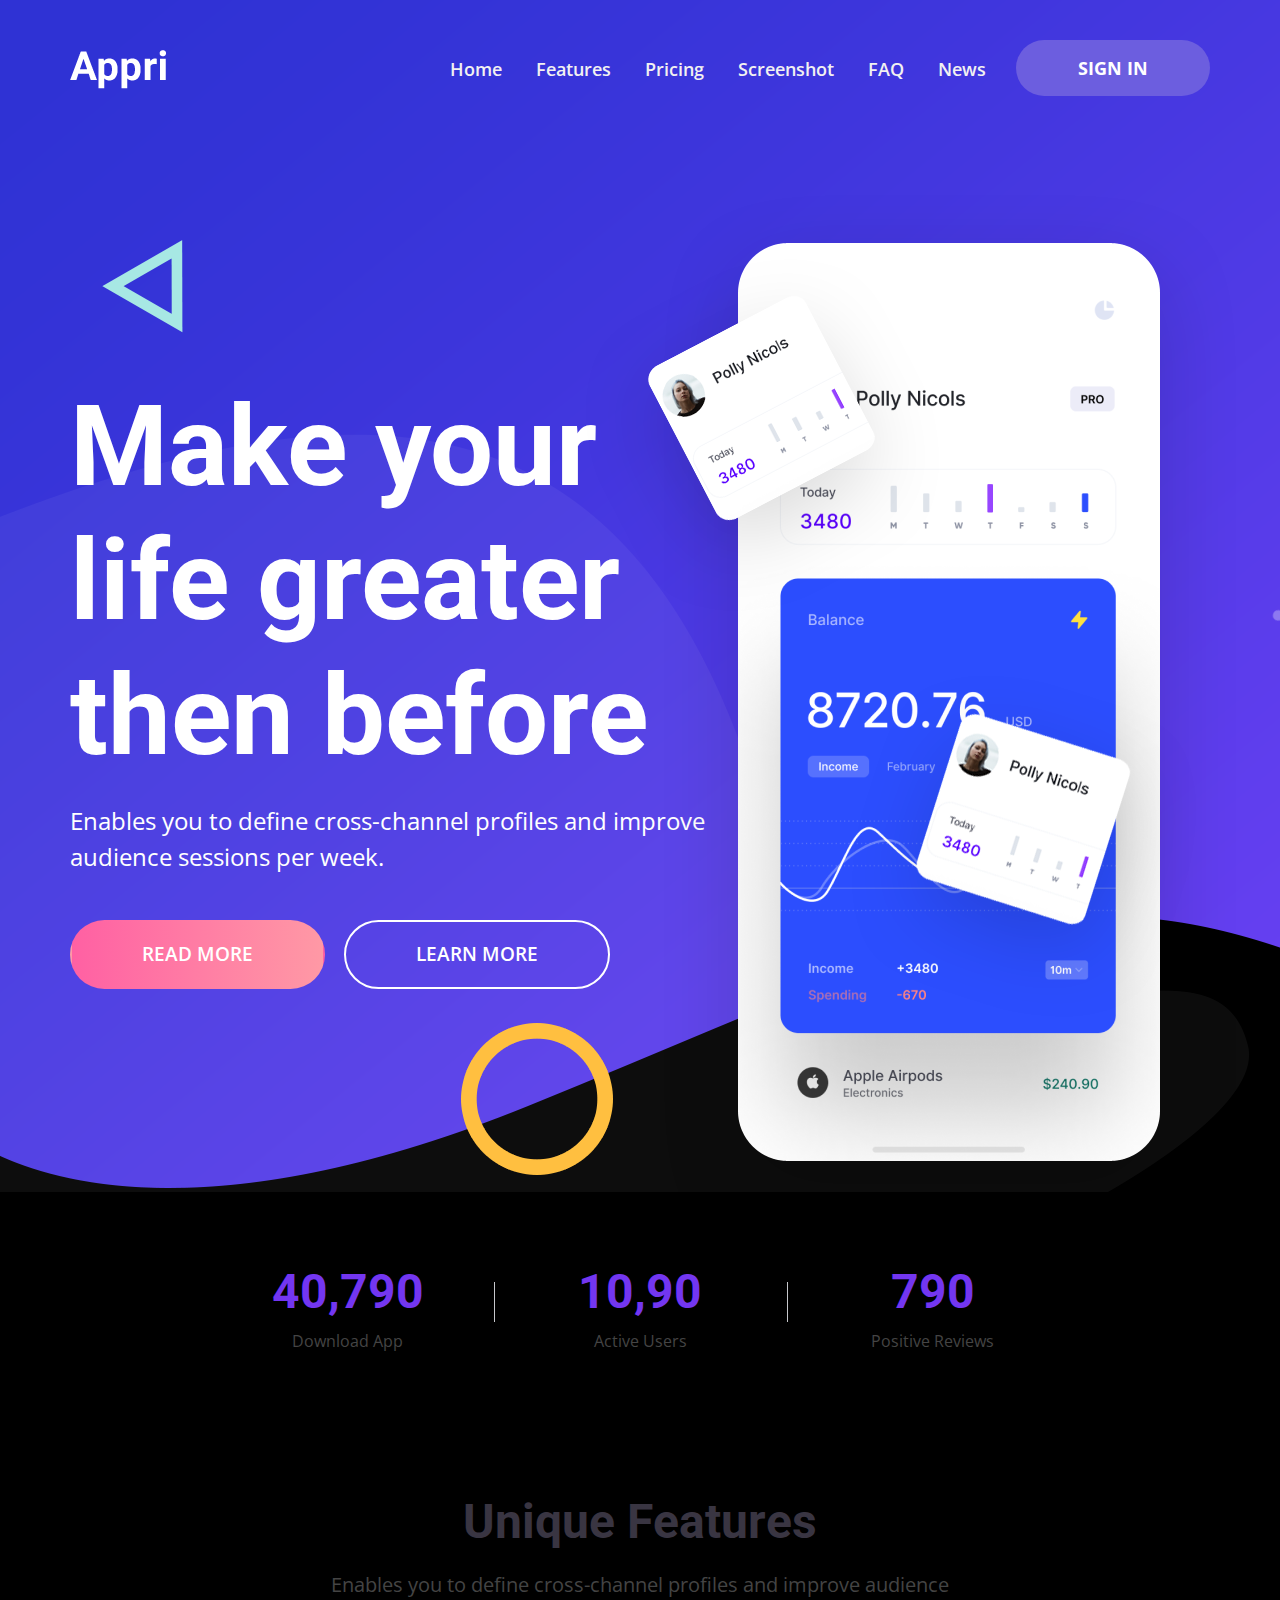
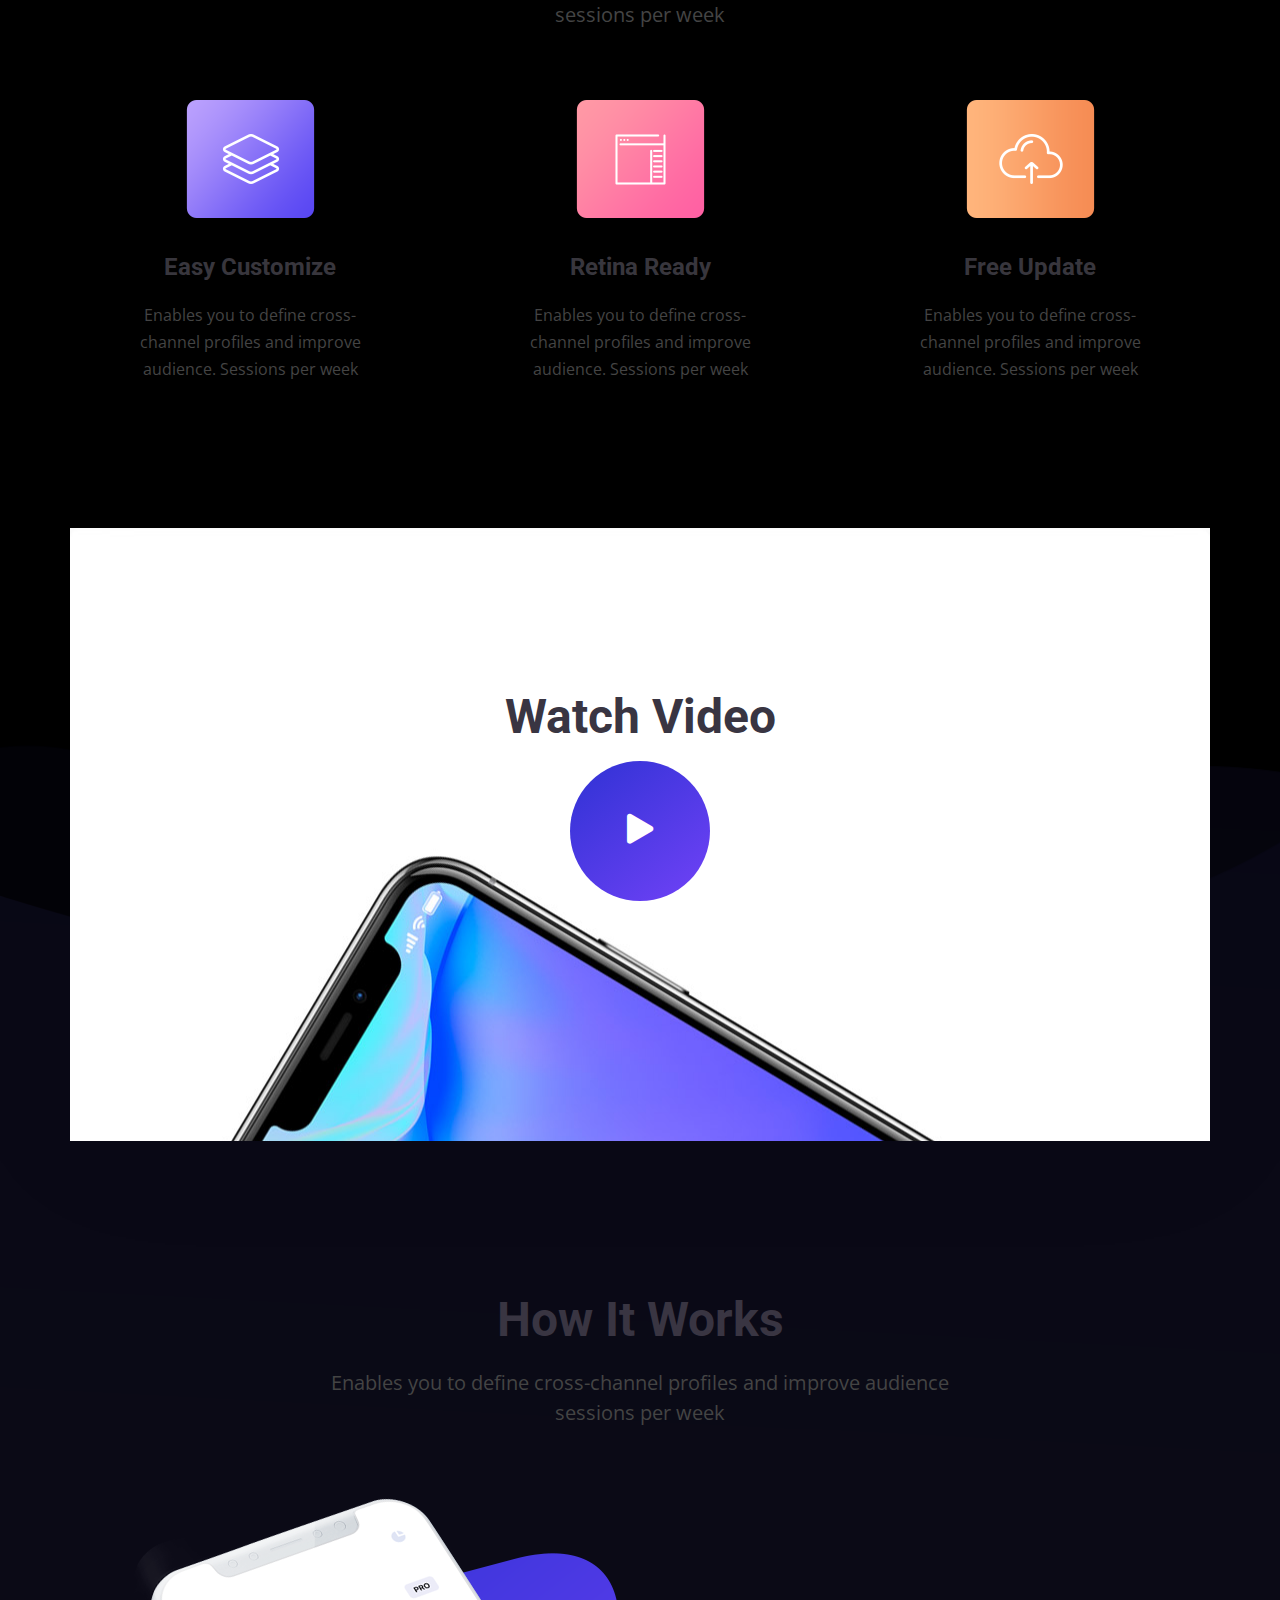
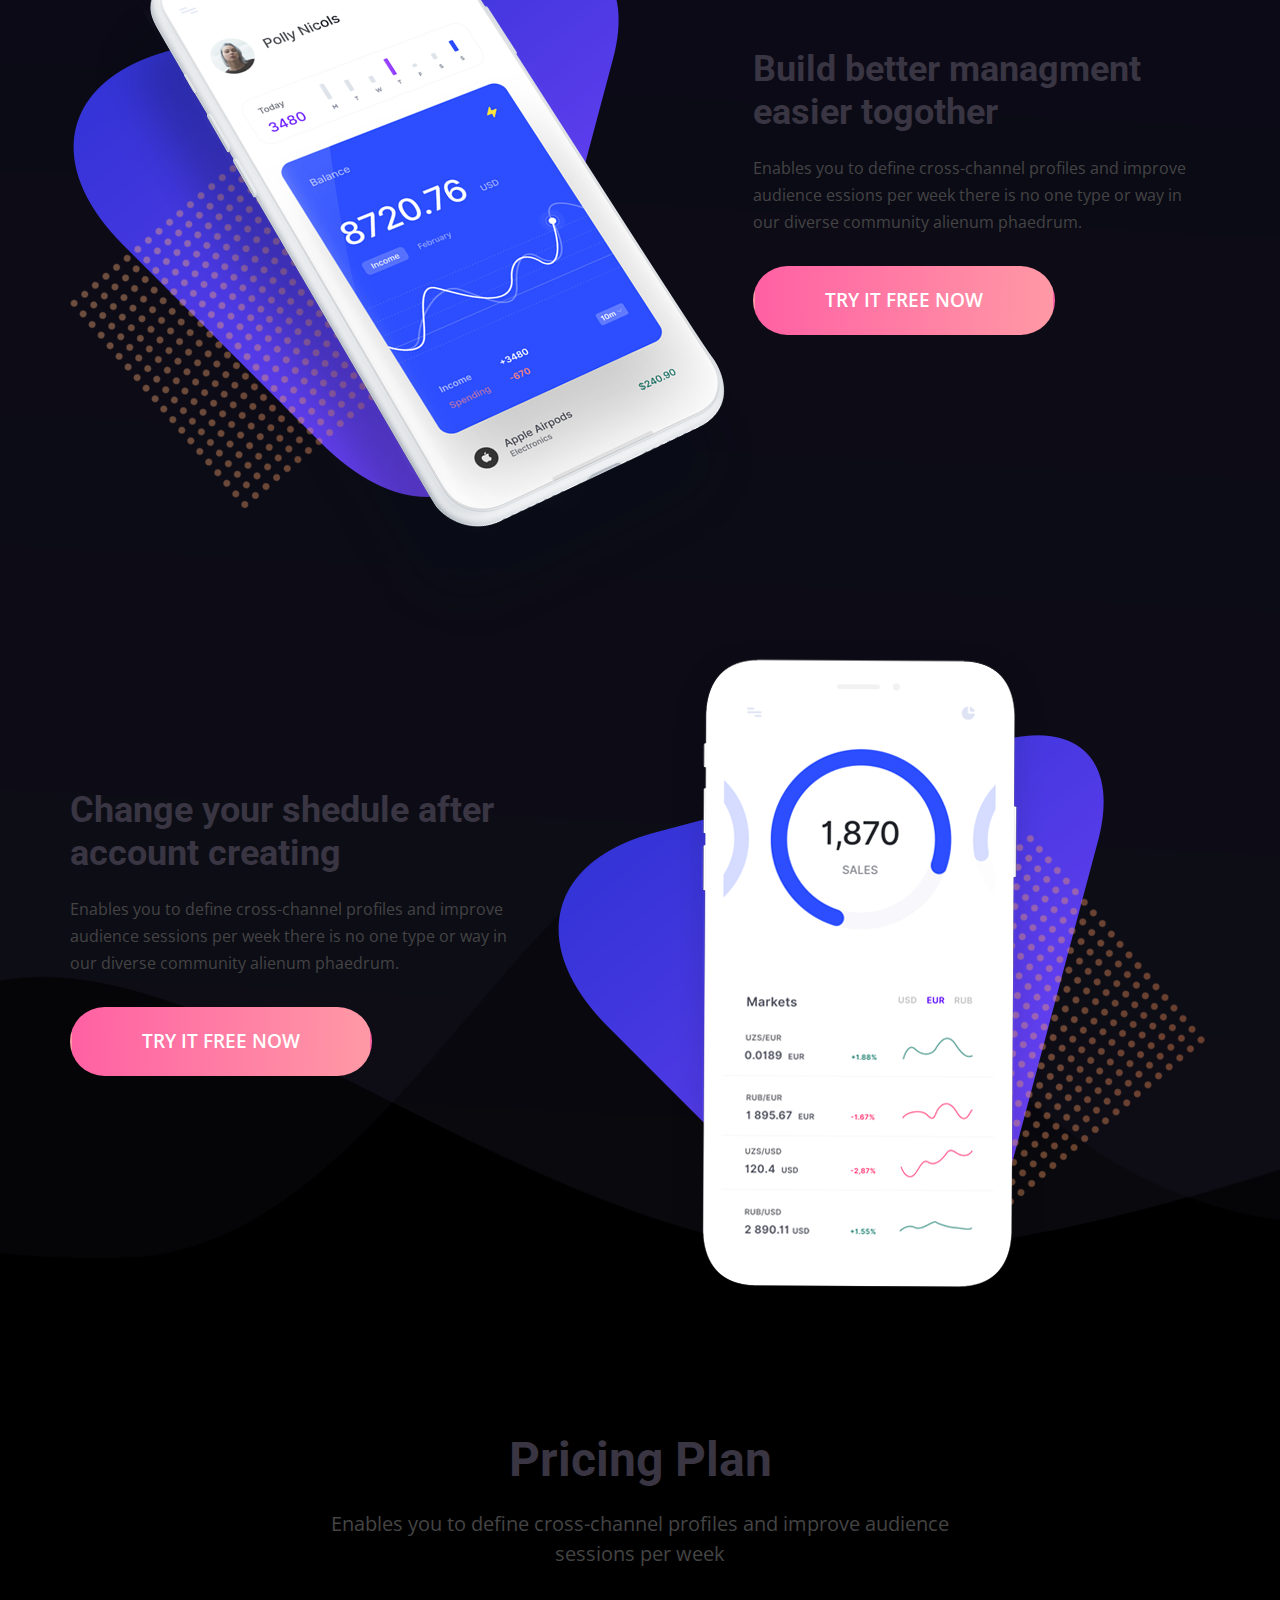
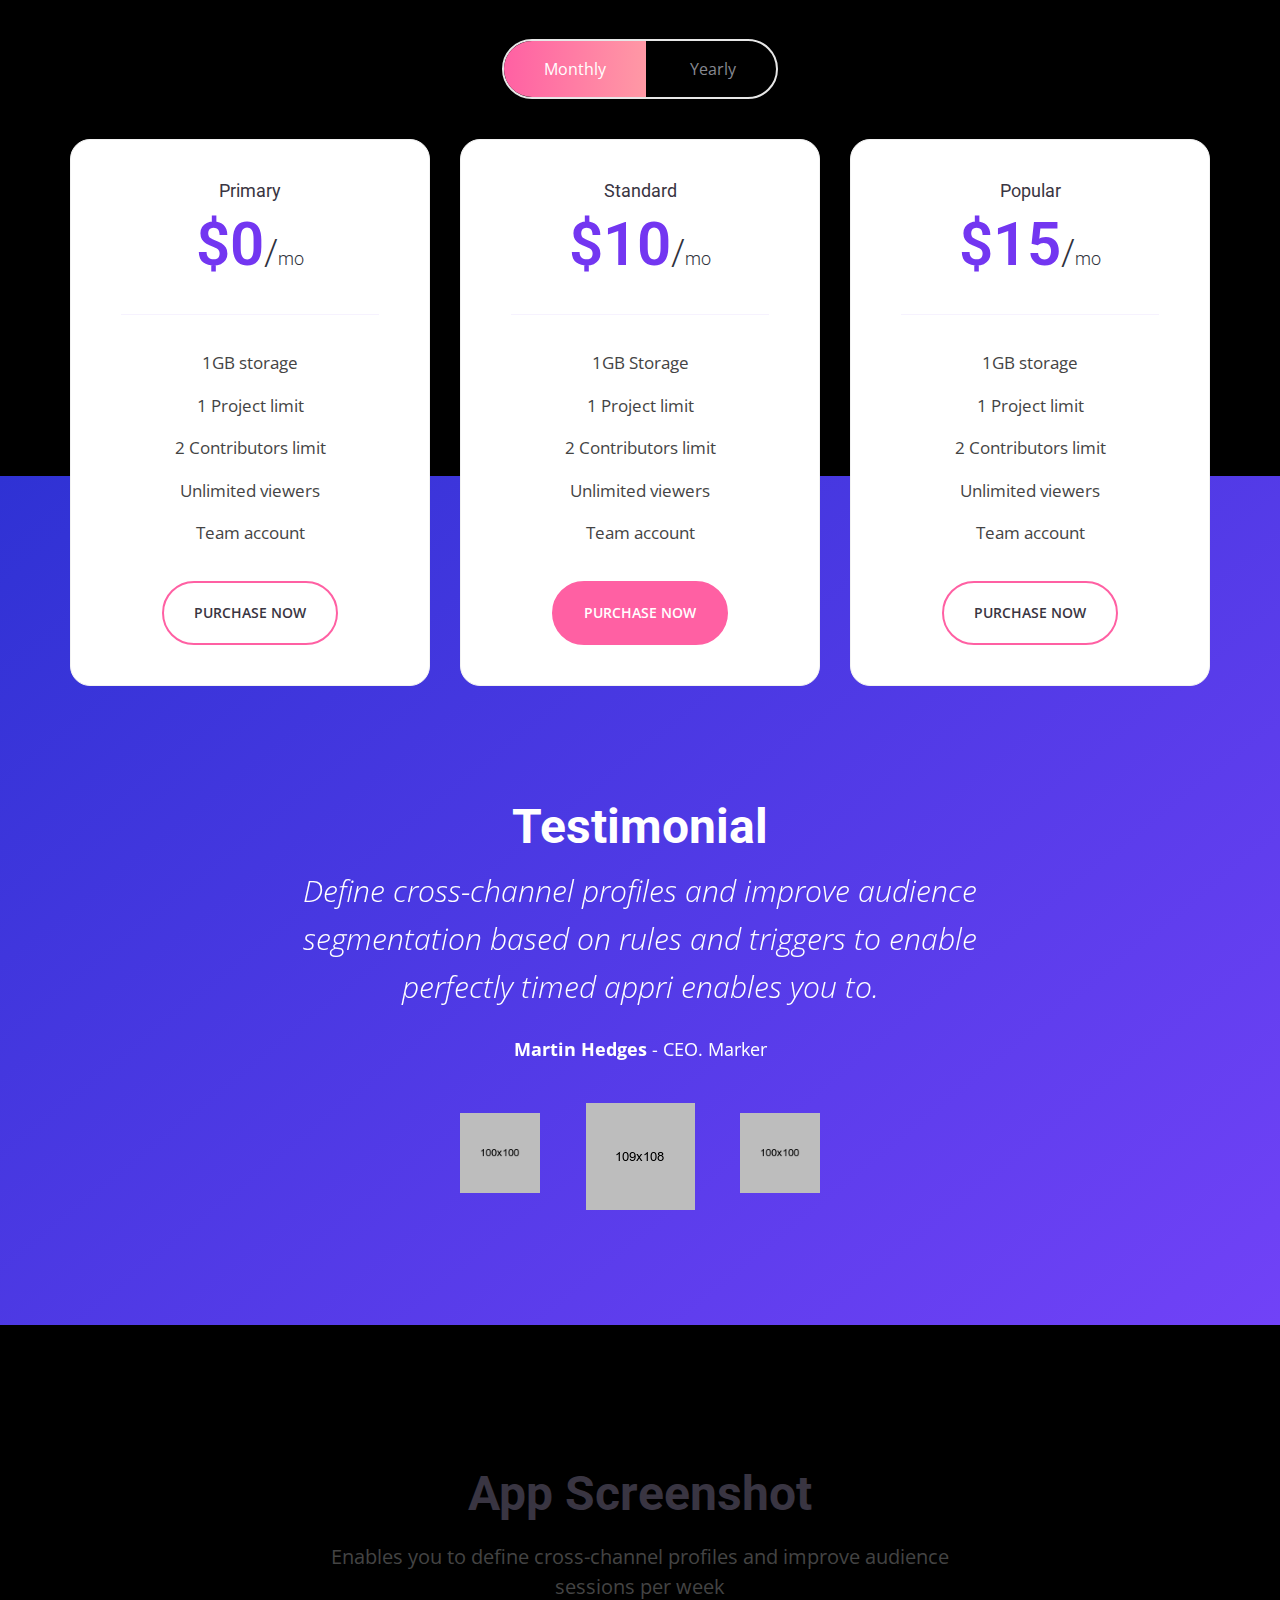
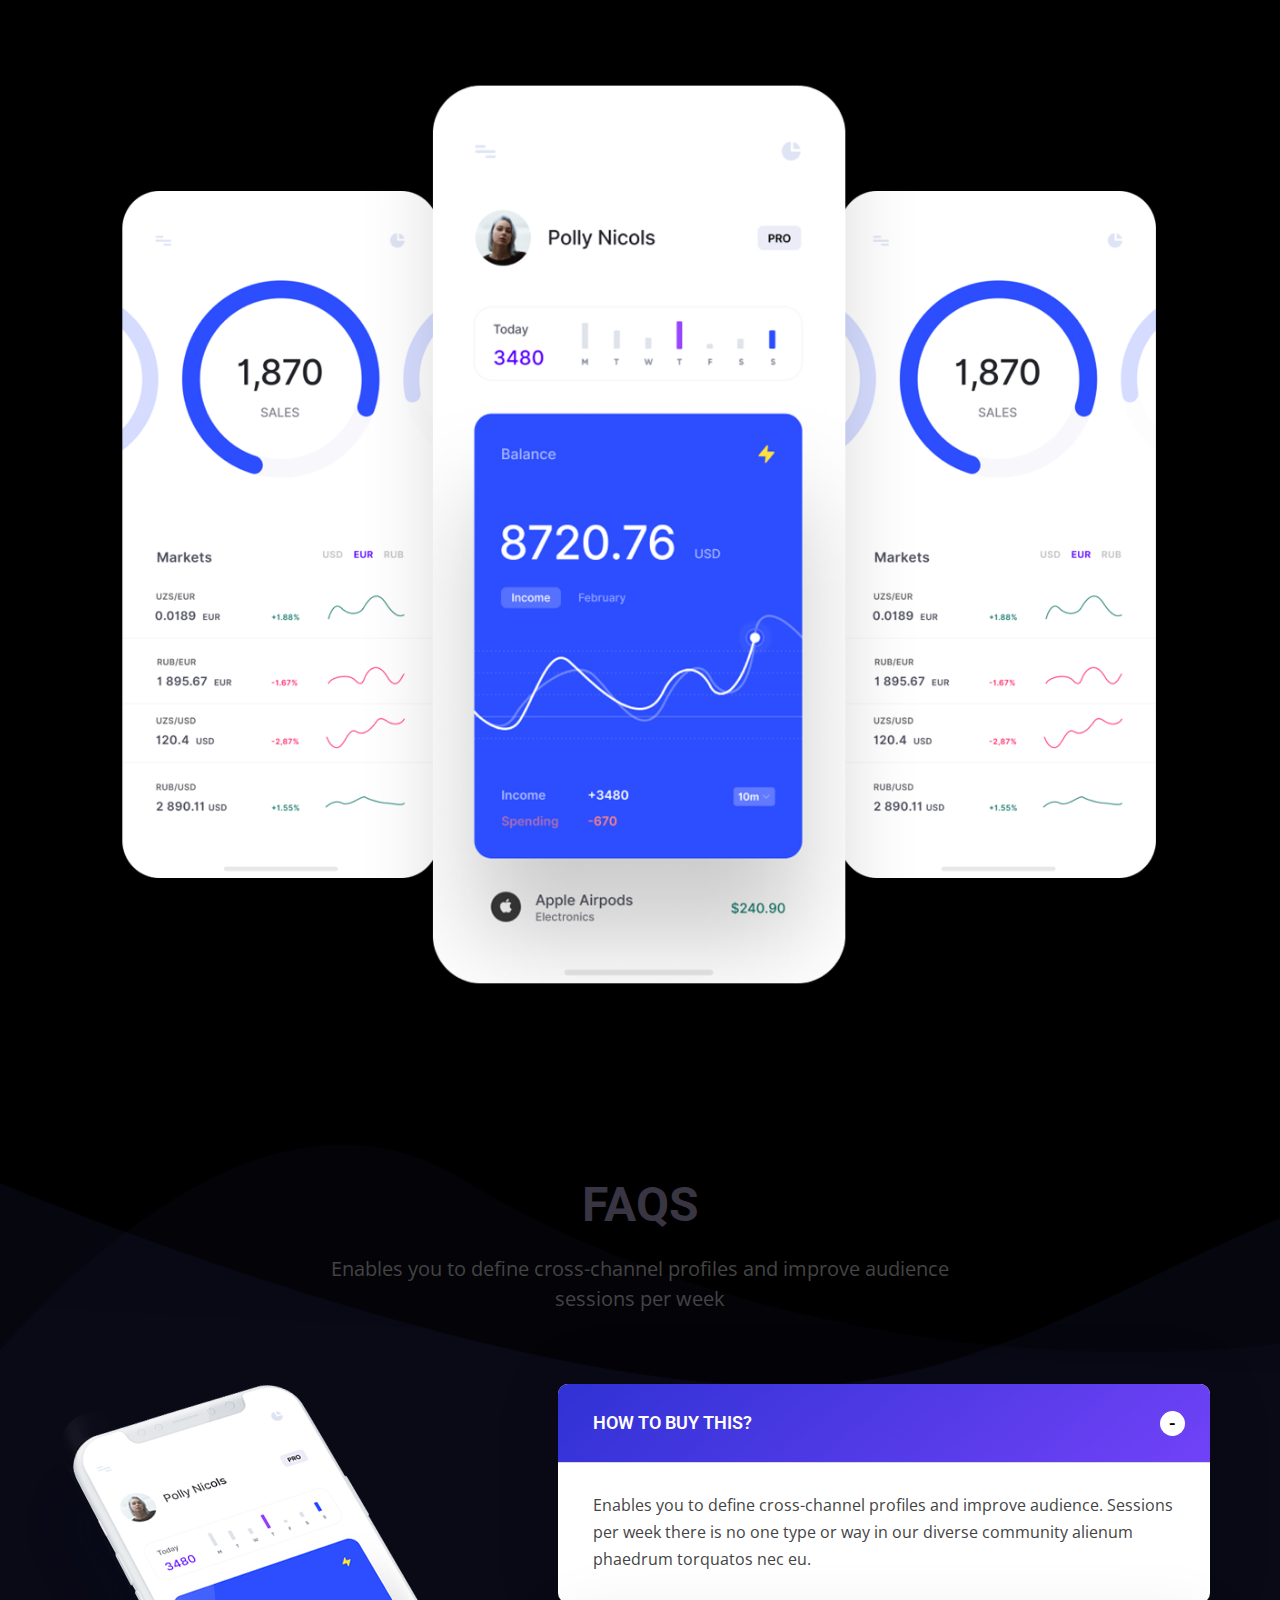
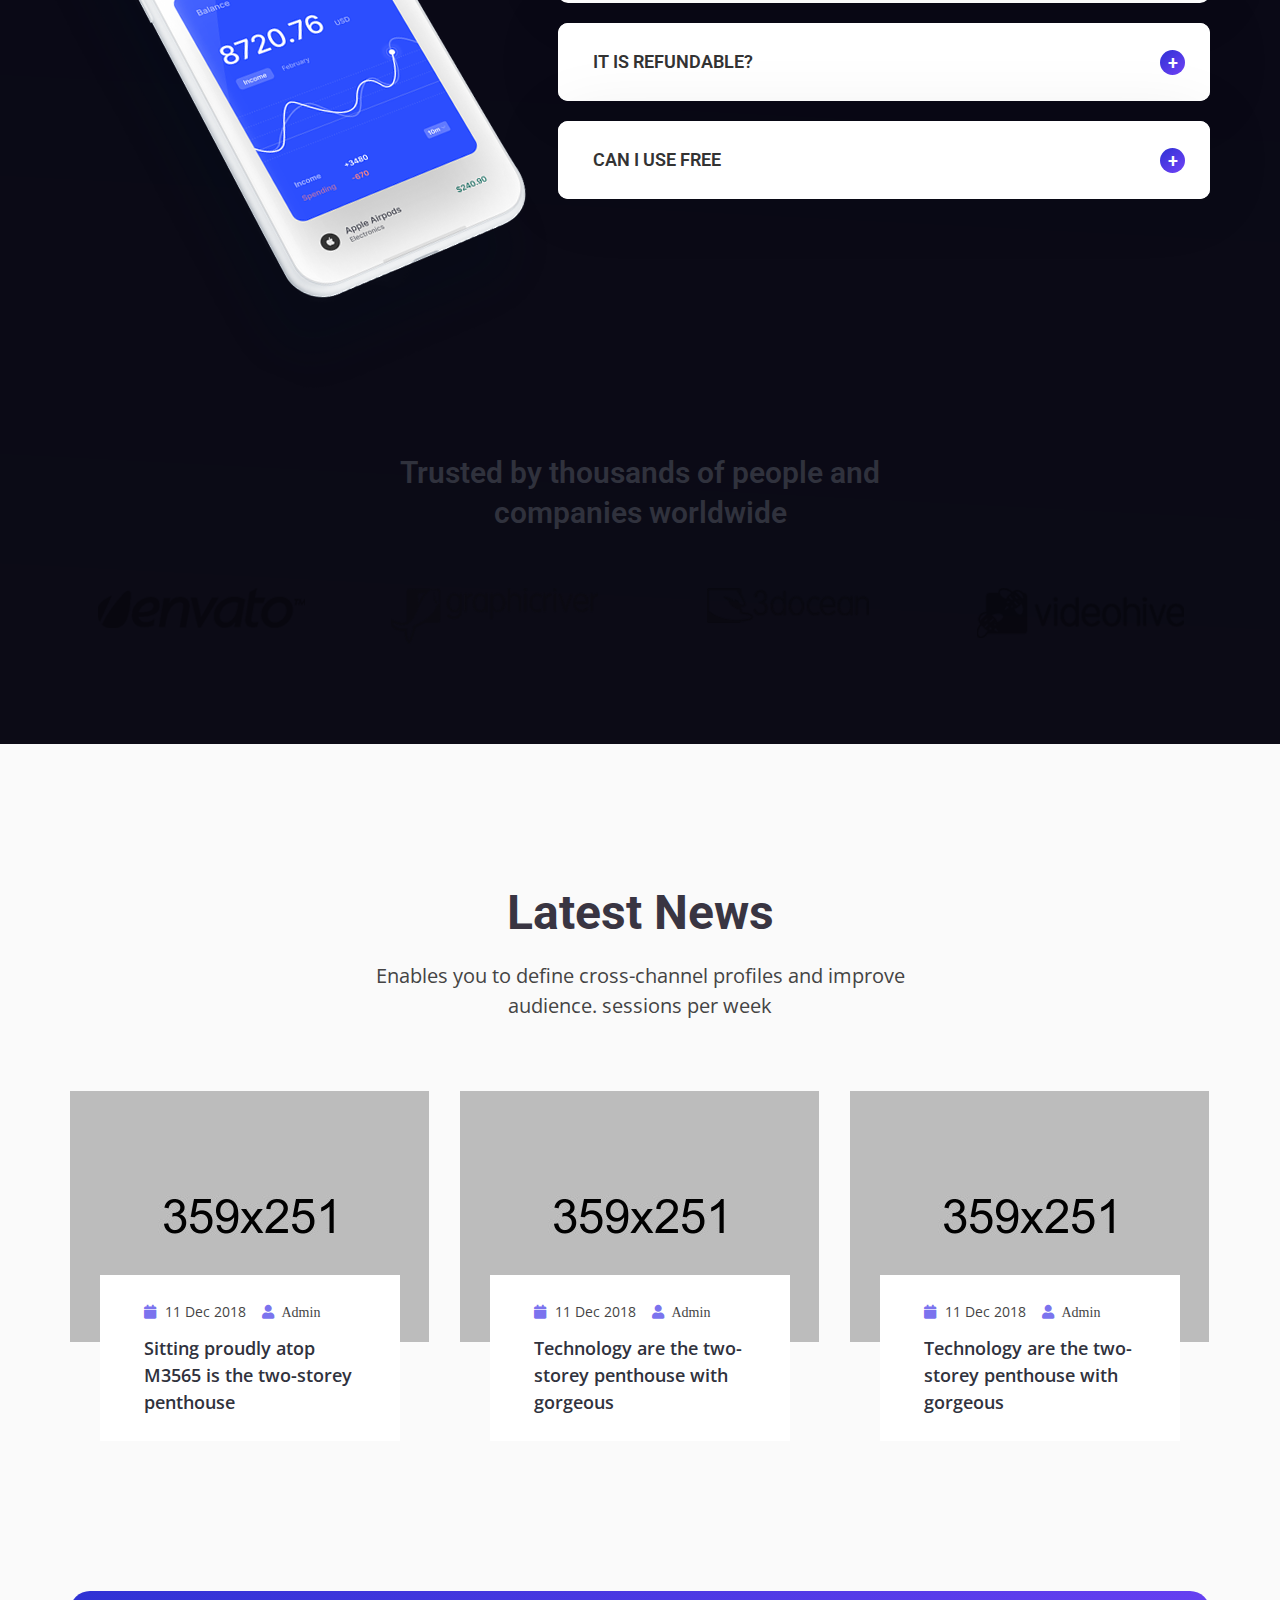
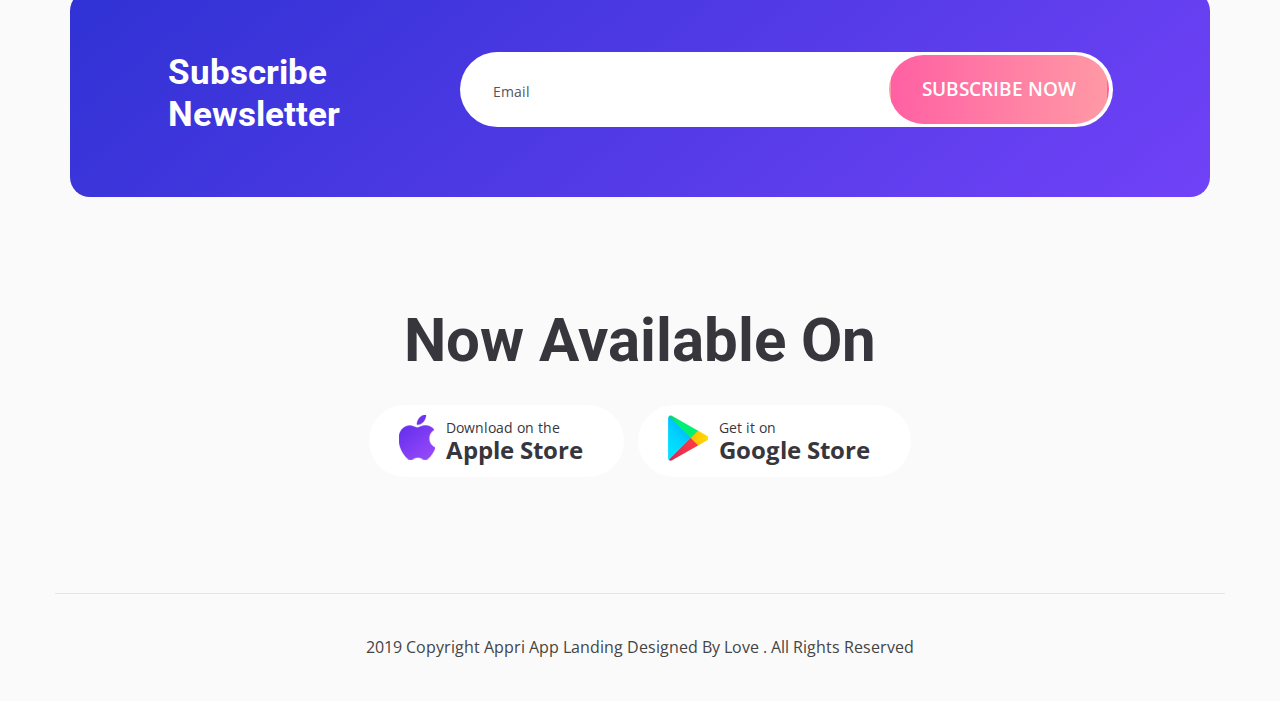
==== index.html @ e59c8a9f "added" ====
<!doctype html>
<html lang="en">

<head>
    <!-- Required meta tags -->
    <meta charset="utf-8">
    <meta name="viewport" content="width=device-width, initial-scale=1, shrink-to-fit=no">

    <link rel="stylesheet" href="css/bootstrap.min.css">
    <link rel="stylesheet" href="css/fontawesome.min.css">
    <link rel="stylesheet" href="css/magnific-popup.css">
    <link rel="stylesheet" href="css/meanmenu.css">
    <link rel="stylesheet" href="css/slick.css">
    <link rel="stylesheet" href="css/default.css">
    <link rel="stylesheet" href="css/main.css">
    <link rel="stylesheet" href="css/responsive.css">

    <title>Appri - App Landing HTML5 Template</title>
</head>

<body>


    <!-- header start -->
    <header>
        <div id="header-sticky" class="header-area transparent-header pt-40 pb-40">
            <div class="container">
                <div class="row">
                    <div class="col-xl-2 col-lg-1 d-flex align-items-center">
                        <div class="logo">
                            <a href="index.html"> <img src="img/logo/logo.png" alt=""> </a>
                        </div>
                    </div>
                    <div class="col-xl-10 col-lg-11">
                        <div class="header-btn pl-15 f-right d-none d-lg-block">
                            <a href="#" class="btn">Sign In</a>
                        </div>
                        <div class="main-menu f-right">
                            <nav id="mobile-menu">
                                <ul>
                                    <li><a href="#home">Home</a></li>
                                    <li><a href="#features">Features</a></li>
                                    <li><a href="#pricing">Pricing</a></li>
                                    <li><a href="#screenshot">Screenshot</a></li>
                                    <li><a href="#faq">FAQ</a></li>
                                    <li><a href="#blog">News</a></li>
                                </ul>
                            </nav>
                        </div>
                        <div class="mobile-menu"></div>
                    </div>
                </div>
            </div>
        </div>
    </header>
    <!-- header end -->
    <main>
        <!-- slider-area start -->
        <section id="home" class="slider-area slider-height position-relative" data-background="img/slider/slide1.png">
            <div class="shpae-wrapper d-none d-md-block">
                <img class="shape shape-01 rotateme" src="img/shape/slide-shape-01.png" alt="">
                <img class="shape shape-one shape-02 heartbeat" src="img/shape/slide-shape-02.png" alt="">
            </div>
            <div class="container">
                <div class="row">
                    <div class="col-xl-7 col-lg-9">
                        <div class="slider-text slider-content-space">
                            <h2 class="wow slideInLeft" data-wow-duration="2s" data-wow-delay="5s">Make your life
                                greater then before</h2>
                            <p>Enables you to define cross-channel profiles and improve audience sessions per week.</p>
                            <div class="slider-btn">
                                <a class="btn" href="#">Read More</a>
                                <a class="btn btn-border" href="#">LEARN More</a>
                            </div>
                        </div>
                    </div>
                    <div class="col-xl-5  d-none d-xl-block">
                        <div class="slider-img position-relative ">
                            <img src="img/slider/app.png" alt="">
                            <img class="app-shape" src="img/slider/app-m-01.png" alt="">
                            <img class="app-shape-02" src="img/slider/app-m-02.png" alt="">
                        </div>
                    </div>
                </div>
            </div>
        </section>
        <!-- slider-area end -->
        <section class="fact-area">
            <div class="container">
                <div class="row">
                    <div class="col-xl-8 col-lg-12 offset-xl-2">
                        <div class="row fact-parent justify-content-between">
                            <div class="col-xl-3 col-lg-4 col-md-4 col-sm-6">
                                <div class="single-fact text-center">
                                    <h2 class="counter">40,790</h2>
                                    <span>Download App</span>
                                </div>
                            </div>
                            <div class="col-xl-3 col-lg-4 col-md-4 col-sm-6">
                                <div class="single-fact text-center">
                                    <h2 class="counter">10,90</h2>
                                    <span>Active Users</span>
                                </div>
                            </div>
                            <div class="col-xl-3 col-lg-4 col-md-4 col-sm-6">
                                <div class="single-fact text-center">
                                    <h2 class="counter">790</h2>
                                    <span>Positive Reviews</span>
                                </div>
                            </div>
                        </div>
                    </div>
                </div>
            </div>
        </section>
        <!-- fact-area -->
        <section id="features" class="features-area pt-140 pb-265">
            <div class="container">
                <div class="row">
                    <div class="col-xl-8 col-lg-8 offset-lg-2 offset-xl-2">
                        <div class="section-title text-center mb-70">
                            <h2>Unique Features</h2>
                            <p>Enables you to define cross-channel profiles and improve
                                audience sessions per week</p>
                        </div>
                    </div>
                </div>
                <div class="row">
                    <div class="col-xl-4 col-lg-4 col-md-4">
                        <div class="single-features text-center mb-30">
                            <div class="features-icon mb-35">
                                <img src="img/icon/f-icon.png" alt="">
                            </div>
                            <div class="feature-text">
                                <h3>Easy Customize</h3>
                                <p>Enables you to define cross-channel profiles and improve audience. Sessions per week
                                </p>
                            </div>
                        </div>
                    </div>
                    <div class="col-xl-4 col-lg-4 col-md-4">
                        <div class="single-features text-center mb-30">
                            <div class="features-icon mb-35">
                                <img src="img/icon/f-icon1.png" alt="">
                            </div>
                            <div class="feature-text">
                                <h3>Retina Ready</h3>
                                <p>Enables you to define cross-channel profiles and improve audience. Sessions per week
                                </p>
                            </div>
                        </div>
                    </div>
                    <div class="col-xl-4 col-lg-4 col-md-4">
                        <div class="single-features text-center mb-30">
                            <div class="features-icon mb-35">
                                <img src="img/icon/f-icon2.png" alt="">
                            </div>
                            <div class="feature-text">
                                <h3>Free Update</h3>
                                <p>Enables you to define cross-channel profiles and improve audience. Sessions per week
                                </p>
                            </div>
                        </div>
                    </div>
                </div>
            </div>
        </section>
        <!-- features-area -->
        <section id="work" class="how-works-area pt-150" data-background="img/bg/shape-bg.png">
            <section class="video-area pb-150">
                <div class="container">
                    <div class="video-wrapper text-center" data-background="img/bg/video.jpg">
                        <h3>Watch Video</h3>
                        <a class="popup-video" href="https://www.youtube.com/watch?v=snvzakfcTmY"><i
                                class="fa fa-play"></i></a>
                    </div>
                </div>
            </section>
            <div class="container">
                <div class="row">
                    <div class="col-xl-8 col-lg-8 offset-xl-2 offset-lg-2">
                        <div class="section-title text-center mb-70">
                            <h2>How It Works</h2>
                            <p>Enables you to define cross-channel profiles and improve audience sessions per week</p>
                        </div>
                    </div>
                </div>
                <div class="row">
                    <div class="col-xl-7 col-lg-6">
                        <div class="how-work-img">
                            <img src="img/bg/h-app-left.png" alt="">
                        </div>
                    </div>
                    <div class="col-xl-5 col-lg-6">
                        <div class="how-work-text pt-150 mb-30">
                            <h3>Build better managment
                                easier togother</h3>
                            <p>Enables you to define cross-channel profiles and improve audience essions per week
                                there is no one type or way in our
                                diverse community alienum phaedrum.</p>
                            <a href="#" class="btn">Try it Free Now</a>
                        </div>
                    </div>
                </div>
                <div class="row">
                    <div class="col-xl-5 col-lg-6">
                        <div class="how-work-text pt-150 padding-how mb-30">
                            <h3>Change your shedule after account creating</h3>
                            <p>Enables you to define cross-channel profiles and improve audience sessions per week
                                there is no one type or way in our diverse community alienum phaedrum.</p>
                            <a href="#" class="btn">Try it Free Now</a>
                        </div>
                    </div>
                    <div class="col-xl-7 col-lg-6">
                        <div class="how-work-img">
                            <img src="img/bg/h-app-right.png" alt="">
                        </div>
                    </div>
                </div>
            </div>
        </section>
        <!-- price area start -->
        <section id="pricing" class="pricing-area">
            <div class="container">
                <div class="row">
                    <div class="col-xl-8 col-lg-8 offset-lg-2 offset-xl-2">
                        <div class="section-title text-center mb-70">
                            <h2>Pricing Plan</h2>
                            <p>Enables you to define cross-channel profiles and improve audience sessions per week</p>
                        </div>
                    </div>
                </div>
                <div class="price-tab">
                    <div class="price-menu-box text-center">
                        <ul class="nav price-nav mb-40" id="myTab" role="tablist">
                            <li class="nav-item">
                                <a class="nav-link active" id="home-tab" data-toggle="tab" href="#home1" role="tab"
                                    aria-controls="home" aria-selected="true">Monthly</a>
                            </li>
                            <li class="nav-item">
                                <a class="nav-link" id="profile-tab" data-toggle="tab" href="#profile" role="tab"
                                    aria-controls="profile" aria-selected="false">Yearly</a>
                            </li>
                        </ul>
                    </div>

                    <div class="tab-content" id="myTabContent">
                        <div class="tab-pane fade show active" id="home1" role="tabpanel" aria-labelledby="home-tab">
                            <div class="row">
                                <div class="col-xl-4 col-lg-4">
                                    <div class="price-box text-center mb-30">
                                        <div class="price-header">
                                            <h4>Primary</h4>
                                            <h2>$0<span class="sep">/</span><span>mo</span></h2>
                                        </div>
                                        <div class="price-item-list">
                                            <ul>
                                                <li>1GB storage</li>
                                                <li>1 Project limit</li>
                                                <li>2 Contributors limit</li>
                                                <li>Unlimited viewers</li>
                                                <li>Team account</li>
                                            </ul>
                                        </div>
                                        <div class="price-link mt-35">
                                            <a class="btn btn-theme-border" href="#">Purchase Now</a>
                                        </div>
                                    </div>
                                </div>
                                <div class="col-xl-4 col-lg-4">
                                    <div class="price-box text-center mb-30">
                                        <div class="price-header">
                                            <h4>standard</h4>
                                            <h2>$10<span class="sep">/</span><span>mo</span></h2>
                                        </div>
                                        <div class="price-item-list">
                                            <ul>
                                                <li>1GB Storage</li>
                                                <li>1 Project limit</li>
                                                <li>2 Contributors limit</li>
                                                <li>Unlimited viewers</li>
                                                <li>Team account</li>
                                            </ul>
                                        </div>
                                        <div class="price-link active mt-35">
                                            <a class="btn btn-theme-border" href="#">Purchase Now</a>
                                        </div>
                                    </div>
                                </div>
                                <div class="col-xl-4 col-lg-4">
                                    <div class="price-box text-center mb-30">
                                        <div class="price-header">
                                            <h4>popular</h4>
                                            <h2>$15<span class="sep">/</span><span>mo</span></h2>
                                        </div>
                                        <div class="price-item-list">
                                            <ul>
                                                <li>1GB storage</li>
                                                <li>1 Project limit</li>
                                                <li>2 Contributors limit</li>
                                                <li>Unlimited viewers</li>
                                                <li>Team account</li>
                                            </ul>
                                        </div>
                                        <div class="price-link mt-35">
                                            <a class="btn btn-theme-border" href="#">Purchase Now</a>
                                        </div>
                                    </div>
                                </div>
                            </div>
                        </div>
                        <div class="tab-pane fade" id="profile" role="tabpanel" aria-labelledby="profile-tab">
                            <div class="row">
                                <div class="col-xl-4 col-lg-4">
                                    <div class="price-box text-center mb-30">
                                        <div class="price-header">
                                            <h4>Primary</h4>
                                            <h2>$20<span class="sep">/</span><span>mo</span></h2>
                                        </div>
                                        <div class="price-item-list">
                                            <ul>
                                                <li>1GB Storage</li>
                                                <li>1 Project limit</li>
                                                <li>2 Contributors limit</li>
                                                <li>Unlimited viewers</li>
                                                <li>Team account</li>
                                            </ul>
                                        </div>
                                        <div class="price-link mt-35">
                                            <a class="btn btn-theme-border" href="#">Purchase Now</a>
                                        </div>
                                    </div>
                                </div>
                                <div class="col-xl-4 col-lg-4">
                                    <div class="price-box text-center mb-30">
                                        <div class="price-header">
                                            <h4>standard</h4>
                                            <h2>$45<span class="sep">/</span><span>mo</span></h2>
                                        </div>
                                        <div class="price-item-list">
                                            <ul>
                                                <li>1GB storage</li>
                                                <li>1 Project limit</li>
                                                <li>2 Contributors limit</li>
                                                <li>Unlimited viewers</li>
                                                <li>Team account</li>
                                            </ul>
                                        </div>
                                        <div class="price-link mt-35">
                                            <a class="btn btn-theme-border" href="#">Purchase Now</a>
                                        </div>
                                    </div>
                                </div>
                                <div class="col-xl-4 col-lg-4">
                                    <div class="price-box text-center mb-30">
                                        <div class="price-header">
                                            <h4>popular</h4>
                                            <h2>$90<span class="sep">/</span><span>mo</span></h2>
                                        </div>
                                        <div class="price-item-list">
                                            <ul>
                                                <li>1GB Storage</li>
                                                <li>1 Project limit</li>
                                                <li>2 Contributors limit</li>
                                                <li>Unlimited viewers</li>
                                                <li>Team account</li>
                                            </ul>
                                        </div>
                                        <div class="price-link mt-35">
                                            <a class="btn btn-theme-border" href="#">Purchase Now</a>
                                        </div>
                                    </div>
                                </div>
                            </div>
                        </div>
                    </div>
                </div>
            </div>
        </section>
        <!-- price area end -->
        <!-- testimonial area -->
        <section class="testimonial-area pb-130 bg-testimonial test-space">
            <div class="container">
                <div class="row">
                    <div class="col-xl-8 offset-xl-2">
                        <div class="testimonial-all text-center pb-90">
                            <div class="testimonial-heading mb-40">
                                <h2>Testimonial</h2>
                            </div>
                            <div class="testimonail-active text-center mb-40">
                                <div class="test-item">
                                    <p>Define cross-channel profiles and improve audience
                                        segmentation based on rules and triggers to enable perfectly timed appri enables you to.</p>
                                    <span> <b>Martin Hedges</b> - CEO. Marker</span>
                                </div>
                                <div class="test-item">
                                    <p>Appri enables you to define cross-channel profiles and improve audience
                                        segmentation based on rules and triggers to enable perfectly timed.</p>
                                    <span> <b>Azad vai</b> - CEO. Marker</span>
                                </div>
                                <div class="test-item">
                                    <p>Profiles appri enables you to define cross-channel  and improve audience
                                        segmentation based on rules and triggers to enable perfectly timed.</p>
                                    <span> <b>Masud Rana</b> - CEO. Marker</span>
                                </div>
                                <div class="test-item">
                                    <p>Appri enables you to define cross-channel profiles and improve audience
                                        segmentation based on rules and triggers to enable perfectly timed.</p>
                                    <span> <b>Salim Rana</b> - CEO. Marker</span>
                                </div>
                            </div>
                            <div class="testimonial-img-active text-center">
                                <div class="test-img-item">
                                    <img src="img/testimonail/testimonial-1.png" alt="">
                                </div>
                                <div class="test-img-item">
                                    <img src="img/testimonail/testimonial-2.png" alt="">
                                </div>
                                <div class="test-img-item">
                                    <img src="img/testimonail/testimonial-3.png" alt="">
                                </div>
                                <div class="test-img-item">
                                    <img src="img/testimonail/testimonial-p.png" alt="">
                                </div>
                            </div>
                        </div>
                    </div>
                </div>
            </div>
        </section>
        <!-- testimonial area end -->
        <!-- apps screenshot area -->
        <section id="screenshot" class="apps-screenshot-area pt-140">
            <div class="container">
                <div class="row">
                    <div class="col-xl-8 col-lg-8 offset-lg-2 offset-xl-2">
                        <div class="section-title text-center mb-40">
                            <h2>App Screenshot</h2>
                            <p>Enables you to define cross-channel profiles and improve
                                audience sessions per week</p>
                        </div>
                    </div>
                </div>
                <div class="row">
                    <div class="screenshot-img">
                        <img src="img/sceenshots/sceenshot-img-section.png" alt="">
                    </div>
                </div>
            </div>
        </section>
        <!-- apps screenshot area end -->
        <!-- faq area start -->
        <section id="faq" class="faq-area pt-100 pb-100" data-background="img/bg/shape-bg.png">
            <div class="container">
                <div class="row">
                    <div class="col-xl-8 col-lg-8 offset-lg-2 offset-xl-2">
                        <div class="section-title text-center mb-70">
                            <h2>FAQS</h2>
                            <p>Enables you to define cross-channel profiles and improve
                            audience sessions per week</p>
                        </div>
                    </div>
                </div>
                <div class="row">
                    <div class="col-xl-5 col-lg-5">
                        <div class="faq-thumb">
                            <img src="img/faq/faq.png" alt="">
                        </div>
                    </div>
                    <div class="col-xl-7 col-lg-7">
                        <div class="faq-wrapper">
                            <div class="accordion" id="accordionExample">
                                <div class="card">
                                    <div class="card-header" id="headingOne">
                                        <h2 class="mb-0">
                                            <a class="btn btn-link" href="#" data-toggle="collapse"
                                                data-target="#collapseOne" aria-expanded="true"
                                                aria-controls="collapseOne">
                                                How to Buy This?
                                            </a>
                                        </h2>
                                    </div>

                                    <div id="collapseOne" class="collapse show" aria-labelledby="headingOne"
                                        data-parent="#accordionExample">
                                        <div class="card-body">
                                            <p>Enables you to define cross-channel profiles and improve audience.
                                                Sessions per week there is no one type or way in our
                                                diverse community alienum phaedrum torquatos nec eu.</p>
                                        </div>
                                    </div>
                                </div>
                                <div class="card">
                                    <div class="card-header" id="headingTwo">
                                        <h2 class="mb-0">
                                            <a class="btn btn-link collapsed" href="#" data-toggle="collapse"
                                                data-target="#collapseTwo" aria-expanded="false"
                                                aria-controls="collapseTwo">
                                                It is refundable?
                                            </a>
                                        </h2>
                                    </div>
                                    <div id="collapseTwo" class="collapse" aria-labelledby="headingTwo"
                                        data-parent="#accordionExample">
                                        <div class="card-body">
                                            <p>Enables you to define cross-channel profiles and improve audience.
                                            Sessions per week there is no one type or way in our
                                            diverse community alienum phaedrum torquatos nec eu.</p>
                                        </div>
                                    </div>
                                </div>
                                <div class="card">
                                    <div class="card-header" id="headingThree">
                                        <h2 class="mb-0">
                                            <a class="btn btn-link collapsed" href="#" data-toggle="collapse"
                                                data-target="#collapseThree" aria-expanded="false"
                                                aria-controls="collapseThree">
                                                Can i use free
                                            </a>
                                        </h2>
                                    </div>
                                    <div id="collapseThree" class="collapse" aria-labelledby="headingThree"
                                        data-parent="#accordionExample">
                                        <div class="card-body">
                                            <p>Enables you to define cross-channel profiles and improve audience.
                                            Sessions per week there is no one type or way in our
                                            diverse community alienum phaedrum torquatos nec eu.</p>
                                        </div>
                                    </div>
                                </div>
                            </div>
                        </div>

                    </div>
                </div>
                <div class="row">
                    <div class="col-xl-6 col-lg-6 offset-lg-3 offset-xl-3">
                        <div class="faq-bottom-area pt-65 mb-55 text-center">
                            <h2>Trusted by thousands of people and companies worldwide</h2>
                        </div>
                    </div>
                </div>
                <div class="row brand-active">
                    <div class="col-12">
                        <div class="single-brand">
                            <img src="img/brand/brand4.png" alt="">
                        </div>
                    </div>
                    <div class="col-12">
                        <div class="single-brand">
                            <img src="img/brand/brand10.png" alt="">
                        </div>
                    </div>
                    <div class="col-12">
                        <div class="single-brand">
                            <img src="img/brand/bramd20.png" alt="">
                        </div>
                    </div>
                    <div class="col-12">
                        <div class="single-brand">
                            <img src="img/brand/bramd30.png" alt="">
                        </div>
                    </div>
                    <div class="col-12">
                        <div class="single-brand">
                            <img src="img/brand/brand10.png" alt="">
                        </div>
                    </div>
                </div>
            </div>
        </section>
        <!-- faq area end -->
        <!-- latest news -->
        <section id="blog" class="latest-news-area pt-140">
            <div class="container">
                <div class="row">
                    <div class="col-xl-8 col-lg-8 offset-lg-2 offset-xl-2">
                        <div class="section-title text-center mb-70">
                            <h2>Latest News</h2>
                            <p>Enables you to define cross-channel profiles and improve
                                audience. sessions per week</p>
                        </div>
                    </div>
                </div>
                <div class="row mb-120 latest-row">
                    <div class="col-xl-4 col-lg-4 col-md-6">
                        <div class="single-latest-news mb-30">
                            <div class="single-news-thumb">
                                <img src="img/news/news1.jpg" alt="">
                            </div>
                            <div class="inner-blog">
                                <div class="news-body">
                                    <div class="news-meta">
                                        <span><i class="fas fa-calendar"></i> 11 Dec 2018 </span>
                                        <span><i class="fas fa-user"><a href="#"> Admin</a></i></span>
                                    </div>
                                    <p>
                                        <a href="#">Sitting proudly atop M3565 is the two-storey penthouse</a>
                                    </p>
                                </div>
                            </div>
                        </div>
                    </div>
                    <div class="col-xl-4 col-lg-4 col-md-6">
                        <div class="single-latest-news mb-30">
                            <div class="single-news-thumb">
                                <img src="img/news/news2.jpg" alt="">
                            </div>
                            <div class="inner-blog">
                                <div class="news-body">
                                    <div class="news-meta">
                                        <span><i class="fas fa-calendar"></i> 11 Dec 2018 </span>
                                        <span><i class="fas fa-user"><a href="#"> Admin</a></i></span>
                                    </div>
                                    <p>
                                        <a href="#">Technology are the two-storey penthouse with gorgeous</a>
                                    </p>
                                </div>
                            </div>
                        </div>
                    </div>
                    <div class="col-xl-4 col-lg-4 col-md-6">
                        <div class="single-latest-news mb-30">
                            <div class="single-news-thumb">
                                <img src="img/news/news3.jpg" alt="">
                            </div>
                            <div class="inner-blog">
                                <div class="news-body">
                                    <div class="news-meta">
                                        <span><i class="fas fa-calendar"></i> 11 Dec 2018 </span>
                                        <span><i class="fas fa-user"><a href="#"> Admin</a></i></span>
                                    </div>
                                    <p>
                                        <a href="#">Technology are the two-storey penthouse with gorgeous</a>
                                    </p>
                                </div>
                            </div>
                        </div>
                    </div>
                </div>
                <div class="row mb-120 row-margin">
                    <div class="col-xl-12 col-lg-12">
                        <div class="cta-area bg-cta">
                            <div class="row">
                                <div class="col-xl-2 col-lg-2 offset-lg-1">
                                    <div class="cta-area-title">
                                        <h2>Subscribe Newsletter</h2>
                                    </div>
                                </div>
                                <div class="col-xl-7 offset-xl-1 col-lg-7 offset-lg-1">
                                    <div class="cta-form text-center">
                                        <form action="#">
                                            <input type="email" placeholder="Email">
                                            <button type="submit" class="btn btn-form">Subscribe Now</button>
                                        </form>
                                    </div>
                                </div>
                            </div>
                        </div>
                    </div>
                </div>
                <div class="row mb-110">
                    <div class="col-xl-6 col-lg-8 offset-xl-3 offset-lg-2">
                        <div class="apps-available-on text-center">
                            <div class="aps-titles mb-40">
                                <h2>Now Available On</h2>
                            </div>
                            <div class="get-app footer-app-btn">
                                <a href="#">
                                    <img src="img/icon/apple.png" alt="">
                                    <p>Download on the
                                        <br>
                                        <b>Apple Store</b>
                                    </p>
                                </a>
                                <a href="#">
                                    <img src="img/icon/apple1.png" alt="">
                                    <p>Get it on
                                        <br>
                                        <b>Google Store</b>
                                    </p>
                                </a>
                            </div>
                        </div>
                    </div>
                </div>
                <div class="row apps-bottom">
                    <div class="col-xl-6 col-lg-8 offset-xl-3 offset-lg-2">
                        <div class="footer text-center pt-40 pb-40">
                            <p>2019 Copyright Appri App Landing Designed By Love . All Rights Reserved</p>
                        </div>
                    </div>
                </div>
            </div>
        </section>
        <!-- latest news end -->
    </main>






    <!-- js here -->
    <script src="js/jquery-1.12.4.min.js"></script>
    <script src="js/popper.min.js"></script>
    <script src="js/bootstrap.min.js"></script>
    <script src="js/waypoints.min.js"></script>
    <script src="js/jquery.counterup.min.js"></script>
    <script src="js/jquery.magnific-popup.min.js"></script>
    <script src="js/one-page-nav-min.js"></script>
    <script src="js/slick.min.js"></script>
    <script src="js/jquery.meanmenu.min.js"></script>
    <script src="js/main.js"></script>
</body>

</html>
---- css/default.css ----
/* Deafult Margin & Padding */
/*-- Margin Top --*/
.mt-10 {
	margin-top: 10px;
}

.mt-15 {
	margin-top: 15px;
}

.mt-20 {
	margin-top: 20px;
}

.mt-25 {
	margin-top: 25px;
}

.mt-30 {
	margin-top: 30px;
}

.mt-35 {
	margin-top: 35px;
}

.mt-40 {
	margin-top: 40px;
}

.mt-45 {
	margin-top: 45px;
}

.mt-50 {
	margin-top: 50px;
}

.mt-55 {
	margin-top: 55px;
}

.mt-60 {
	margin-top: 60px;
}

.mt-65 {
	margin-top: 65px;
}

.mt-70 {
	margin-top: 70px;
}

.mt-75 {
	margin-top: 75px;
}

.mt-80 {
	margin-top: 80px;
}

.mt-85 {
	margin-top: 85px;
}

.mt-90 {
	margin-top: 90px;
}

.mt-95 {
	margin-top: 95px;
}

.mt-100 {
	margin-top: 100px;
}

.mt-105 {
	margin-top: 105px;
}

.mt-110 {
	margin-top: 110px;
}

.mt-115 {
	margin-top: 115px;
}

.mt-120 {
	margin-top: 120px;
}

.mt-125 {
	margin-top: 125px;
}

.mt-130 {
	margin-top: 130px;
}

.mt-135 {
	margin-top: 135px;
}

.mt-140 {
	margin-top: 140px;
}

.mt-145 {
	margin-top: 145px;
}

.mt-150 {
	margin-top: 150px;
}

.mt-155 {
	margin-top: 155px;
}

.mt-160 {
	margin-top: 160px;
}

.mt-165 {
	margin-top: 165px;
}

.mt-170 {
	margin-top: 170px;
}

.mt-175 {
	margin-top: 175px;
}

.mt-180 {
	margin-top: 180px;
}

.mt-185 {
	margin-top: 185px;
}

.mt-190 {
	margin-top: 190px;
}

.mt-195 {
	margin-top: 195px;
}

.mt-200 {
	margin-top: 200px;
}

/*-- Margin Bottom --*/

.mb-5 {
	margin-bottom: 5px;
}

.mb-10 {
	margin-bottom: 10px;
}

.mb-15 {
	margin-bottom: 15px;
}

.mb-20 {
	margin-bottom: 20px;
}

.mb-25 {
	margin-bottom: 25px;
}

.mb-30 {
	margin-bottom: 30px;
}

.mb-35 {
	margin-bottom: 35px;
}

.mb-40 {
	margin-bottom: 40px;
}

.mb-45 {
	margin-bottom: 45px;
}

.mb-50 {
	margin-bottom: 50px;
}

.mb-55 {
	margin-bottom: 55px;
}

.mb-60 {
	margin-bottom: 60px;
}

.mb-65 {
	margin-bottom: 65px;
}

.mb-70 {
	margin-bottom: 70px;
}

.mb-75 {
	margin-bottom: 75px;
}

.mb-80 {
	margin-bottom: 80px;
}

.mb-85 {
	margin-bottom: 85px;
}

.mb-90 {
	margin-bottom: 90px;
}

.mb-95 {
	margin-bottom: 95px;
}

.mb-100 {
	margin-bottom: 100px;
}

.mb-105 {
	margin-bottom: 105px;
}

.mb-110 {
	margin-bottom: 110px;
}

.mb-115 {
	margin-bottom: 115px;
}

.mb-120 {
	margin-bottom: 120px;
}

.mb-125 {
	margin-bottom: 125px;
}

.mb-130 {
	margin-bottom: 130px;
}

.mb-135 {
	margin-bottom: 135px;
}

.mb-140 {
	margin-bottom: 140px;
}

.mb-145 {
	margin-bottom: 145px;
}

.mb-150 {
	margin-bottom: 150px;
}

.mb-155 {
	margin-bottom: 155px;
}

.mb-160 {
	margin-bottom: 160px;
}

.mb-165 {
	margin-bottom: 165px;
}

.mb-170 {
	margin-bottom: 170px;
}

.mb-175 {
	margin-bottom: 175px;
}

.mb-180 {
	margin-bottom: 180px;
}

.mb-185 {
	margin-bottom: 185px;
}

.mb-190 {
	margin-bottom: 190px;
}

.mb-195 {
	margin-bottom: 195px;
}

.mb-200 {
	margin-bottom: 200px;
}

/*-- Padding Top --*/

.pt-5 {
	padding-top: 5px;
}

.pt-10 {
	padding-top: 10px;
}

.pt-15 {
	padding-top: 15px;
}

.pt-20 {
	padding-top: 20px;
}

.pt-25 {
	padding-top: 25px;
}

.pt-30 {
	padding-top: 30px;
}

.pt-35 {
	padding-top: 35px;
}

.pt-40 {
	padding-top: 40px;
}

.pt-45 {
	padding-top: 45px;
}

.pt-50 {
	padding-top: 50px;
}

.pt-55 {
	padding-top: 55px;
}

.pt-60 {
	padding-top: 60px;
}

.pt-65 {
	padding-top: 65px;
}

.pt-70 {
	padding-top: 70px;
}

.pt-75 {
	padding-top: 75px;
}

.pt-80 {
	padding-top: 80px;
}

.pt-85 {
	padding-top: 85px;
}

.pt-90 {
	padding-top: 90px;
}

.pt-95 {
	padding-top: 95px;
}

.pt-100 {
	padding-top: 100px;
}

.pt-105 {
	padding-top: 105px;
}

.pt-110 {
	padding-top: 110px;
}

.pt-115 {
	padding-top: 115px;
}

.pt-120 {
	padding-top: 120px;
}

.pt-125 {
	padding-top: 125px;
}

.pt-130 {
	padding-top: 130px;
}

.pt-135 {
	padding-top: 135px;
}

.pt-140 {
	padding-top: 140px;
}

.pt-145 {
	padding-top: 145px;
}

.pt-150 {
	padding-top: 150px;
}

.pt-155 {
	padding-top: 155px;
}

.pt-160 {
	padding-top: 160px;
}

.pt-165 {
	padding-top: 165px;
}

.pt-170 {
	padding-top: 170px;
}

.pt-175 {
	padding-top: 175px;
}

.pt-180 {
	padding-top: 180px;
}

.pt-185 {
	padding-top: 185px;
}

.pt-190 {
	padding-top: 190px;
}

.pt-195 {
	padding-top: 195px;
}

.pt-200 {
	padding-top: 200px;
}

/*-- Padding Bottom --*/

.pb-5 {
	padding-bottom: 5px;
}

.pb-10 {
	padding-bottom: 10px;
}

.pb-15 {
	padding-bottom: 15px;
}

.pb-20 {
	padding-bottom: 20px;
}

.pb-25 {
	padding-bottom: 25px;
}

.pb-30 {
	padding-bottom: 30px;
}

.pb-35 {
	padding-bottom: 35px;
}

.pb-40 {
	padding-bottom: 40px;
}

.pb-45 {
	padding-bottom: 45px;
}

.pb-50 {
	padding-bottom: 50px;
}

.pb-55 {
	padding-bottom: 55px;
}

.pb-60 {
	padding-bottom: 60px;
}

.pb-65 {
	padding-bottom: 65px;
}

.pb-70 {
	padding-bottom: 70px;
}

.pb-75 {
	padding-bottom: 75px;
}

.pb-80 {
	padding-bottom: 80px;
}

.pb-85 {
	padding-bottom: 85px;
}

.pb-90 {
	padding-bottom: 90px;
}

.pb-95 {
	padding-bottom: 95px;
}

.pb-100 {
	padding-bottom: 100px;
}

.pb-105 {
	padding-bottom: 105px;
}

.pb-110 {
	padding-bottom: 110px;
}

.pb-115 {
	padding-bottom: 115px;
}

.pb-120 {
	padding-bottom: 120px;
}

.pb-125 {
	padding-bottom: 125px;
}

.pb-130 {
	padding-bottom: 130px;
}

.pb-135 {
	padding-bottom: 135px;
}

.pb-140 {
	padding-bottom: 140px;
}

.pb-145 {
	padding-bottom: 145px;
}

.pb-150 {
	padding-bottom: 150px;
}

.pb-155 {
	padding-bottom: 155px;
}

.pb-160 {
	padding-bottom: 160px;
}

.pb-165 {
	padding-bottom: 165px;
}

.pb-170 {
	padding-bottom: 170px;
}

.pb-175 {
	padding-bottom: 175px;
}

.pb-180 {
	padding-bottom: 180px;
}

.pb-185 {
	padding-bottom: 185px;
}

.pb-190 {
	padding-bottom: 190px;
}

.pb-195 {
	padding-bottom: 195px;
}

.pb-200 {
	padding-bottom: 200px;
}

.pb-265 {
	padding-bottom: 265px;
}



/*-- Padding Left --*/
.pl-0 {
	padding-left: 0px;
}

.pl-5 {
	padding-left: 5px;
}

.pl-10 {
	padding-left: 10px;
}

.pl-15 {
	padding-left: 15px;
}

.pl-20 {
	padding-left: 20px;
}

.pl-25 {
	padding-left: 35px;
}

.pl-30 {
	padding-left: 30px;
}

.pl-35 {
	padding-left: 35px;
}

.pl-35 {
	padding-left: 35px;
}

.pl-40 {
	padding-left: 40px;
}

.pl-45 {
	padding-left: 45px;
}

.pl-50 {
	padding-left: 50px;
}

.pl-55 {
	padding-left: 55px;
}

.pl-60 {
	padding-left: 60px;
}

.pl-65 {
	padding-left: 65px;
}

.pl-70 {
	padding-left: 70px;
}

.pl-75 {
	padding-left: 75px;
}

.pl-80 {
	padding-left: 80px;
}

.pl-85 {
	padding-left: 80px;
}

.pl-90 {
	padding-left: 90px;
}

.pl-95 {
	padding-left: 95px;
}

.pl-100 {
	padding-left: 100px;
}


/*-- Padding Right --*/
.pr-0 {
	padding-right: 0px;
}

.pr-5 {
	padding-right: 5px;
}

.pr-10 {
	padding-right: 10px;
}

.pr-15 {
	padding-right: 15px;
}

.pr-20 {
	padding-right: 20px;
}

.pr-25 {
	padding-right: 35px;
}

.pr-30 {
	padding-right: 30px;
}

.pr-35 {
	padding-right: 35px;
}

.pr-35 {
	padding-right: 35px;
}

.pr-40 {
	padding-right: 40px;
}

.pr-45 {
	padding-right: 45px;
}

.pr-50 {
	padding-right: 50px;
}

.pr-55 {
	padding-right: 55px;
}

.pr-60 {
	padding-right: 60px;
}

.pr-65 {
	padding-right: 65px;
}

.pr-70 {
	padding-right: 70px;
}

.pr-75 {
	padding-right: 75px;
}

.pr-80 {
	padding-right: 80px;
}

.pr-85 {
	padding-right: 80px;
}

.pr-90 {
	padding-right: 90px;
}

.pr-95 {
	padding-right: 95px;
}

.pr-100 {
	padding-right: 100px;
}


/* Background Color */

.gray-bg {
	background: #f7f7fd;
}

.white-bg {
	background: #fff;
}

.black-bg {
	background: #222;
}

.theme-bg {
	background: #222;
}

.primary-bg {
	background: #222;
}

/* Color */

.white-color {
	color: #fff;
}

.black-color {
	color: #222;
}

.theme-color {
	color: #222;
}

.primary-color {
	color: #222;
}

/* black overlay */

[data-overlay] {
	position: relative;
}

[data-overlay]::before {
	background: #000 none repeat scroll 0 0;
	content: "";
	height: 100%;
	left: 0;
	position: absolute;
	top: 0;
	width: 100%;
	z-index: 1;
}

[data-overlay="3"]::before {
	opacity: 0.3;
}

[data-overlay="4"]::before {
	opacity: 0.4;
}

[data-overlay="5"]::before {
	opacity: 0.5;
}

[data-overlay="6"]::before {
	opacity: 0.6;
}

[data-overlay="7"]::before {
	opacity: 0.7;
}

[data-overlay="8"]::before {
	opacity: 0.8;
}

[data-overlay="9"]::before {
	opacity: 0.9;
}

.bg-testimonial {
	background-image: -moz-linear-gradient(-51deg, rgb(47, 50, 212) 0%, rgb(113, 66, 247) 100%);
	background-image: -webkit-linear-gradient(-51deg, rgb(47, 50, 212) 0%, rgb(113, 66, 247) 100%);
	background-image: -ms-linear-gradient(-51deg, rgb(47, 50, 212) 0%, rgb(113, 66, 247) 100%);
}

.bg-testimonial1 {
	background-image: -moz-linear-gradient(0deg, rgb(142, 42, 203) 0%, rgb(142, 42, 203) 35%, rgb(197, 78, 168) 67%, rgb(251, 116, 133) 100%);
	background-image: -webkit-linear-gradient(0deg, rgb(142, 42, 203) 0%, rgb(142, 42, 203) 35%, rgb(197, 78, 168) 67%, rgb(251, 116, 133) 100%);
	background-image: -ms-linear-gradient(0deg, rgb(142, 42, 203) 0%, rgb(142, 42, 203) 35%, rgb(197, 78, 168) 67%, rgb(251, 116, 133) 100%);
}

.border-cta {
	background-image: -moz-linear-gradient(-40deg, rgb(173, 144, 248) 0%, rgb(89, 71, 243) 100%);
	background-image: -webkit-linear-gradient(-40deg, rgb(173, 144, 248) 0%, rgb(89, 71, 243) 100%);
	background-image: -ms-linear-gradient(-40deg, rgb(173, 144, 248) 0%, rgb(89, 71, 243) 100%);
}

.btn.btn-form.border-cta {
	background-image: -moz-linear-gradient(-40deg, rgb(173, 144, 248) 0%, rgb(89, 71, 243) 100%);
	background-image: -webkit-linear-gradient(-40deg, rgb(173, 144, 248) 0%, rgb(89, 71, 243) 100%);
	background-image: -ms-linear-gradient(-40deg, rgb(173, 144, 248) 0%, rgb(89, 71, 243) 100%);
}

.faq-wrapper.faq-wra-2 .btn {
	background-image: -moz-linear-gradient(-40deg, rgb(173, 144, 248) 0%, rgb(89, 71, 243) 100%);
	background-image: -webkit-linear-gradient(-40deg, rgb(173, 144, 248) 0%, rgb(89, 71, 243) 100%);
	background-image: -ms-linear-gradient(-40deg, rgb(173, 144, 248) 0%, rgb(89, 71, 243) 100%);
}

.bg-testimonial.bg-testimonial-2 {
	background-image: -moz-linear-gradient(-40deg, rgb(173, 144, 248) 0%, rgb(89, 71, 243) 100%);
	background-image: -webkit-linear-gradient(-40deg, rgb(173, 144, 248) 0%, rgb(89, 71, 243) 100%);
	background-image: -ms-linear-gradient(-40deg, rgb(173, 144, 248) 0%, rgb(89, 71, 243) 100%);
}

.faq-wrapper.faq-wra-3 .btn {
	background-image: -moz-linear-gradient(0deg, rgb(142, 42, 203) 0%, rgb(142, 42, 203) 35%, rgb(197, 78, 168) 67%, rgb(251, 116, 133) 100%);
	background-image: -webkit-linear-gradient(0deg, rgb(142, 42, 203) 0%, rgb(142, 42, 203) 35%, rgb(197, 78, 168) 67%, rgb(251, 116, 133) 100%);
	background-image: -ms-linear-gradient(0deg, rgb(142, 42, 203) 0%, rgb(142, 42, 203) 35%, rgb(197, 78, 168) 67%, rgb(251, 116, 133) 100%);

}

.faq-wrapper.faq-wra-3 h2 a.btn.collapsed::after {

	background-image: -moz-linear-gradient(0deg, rgb(142, 42, 203) 0%, rgb(142, 42, 203) 35%, rgb(197, 78, 168) 67%, rgb(251, 116, 133) 100%);
	background-image: -webkit-linear-gradient(0deg, rgb(142, 42, 203) 0%, rgb(142, 42, 203) 35%, rgb(197, 78, 168) 67%, rgb(251, 116, 133) 100%);
	background-image: -ms-linear-gradient(0deg, rgb(142, 42, 203) 0%, rgb(142, 42, 203) 35%, rgb(197, 78, 168) 67%, rgb(251, 116, 133) 100%);
}

.header-btn.header-btn-4 a {
	background-image: -moz-linear-gradient(178deg, rgb(255, 153, 165) 0%, rgb(255, 96, 163) 100%);
	background-image: -webkit-linear-gradient(178deg, rgb(255, 153, 165) 0%, rgb(255, 96, 163) 100%);
	background-image: -ms-linear-gradient(178deg, rgb(255, 153, 165) 0%, rgb(255, 96, 163) 100%);

}


.testimonail-bg-6 {
	background-image: -moz-linear-gradient(178deg, rgb(255, 153, 165) 0%, rgb(255, 96, 163) 100%);
	background-image: -webkit-linear-gradient(178deg, rgb(255, 153, 165) 0%, rgb(255, 96, 163) 100%);
	background-image: -ms-linear-gradient(178deg, rgb(255, 153, 165) 0%, rgb(255, 96, 163) 100%);

}

.faq-wrapper.faq-wra-6 .btn {
	background-image: -moz-linear-gradient(178deg, rgb(255, 153, 165) 0%, rgb(255, 96, 163) 100%);
	background-image: -webkit-linear-gradient(178deg, rgb(255, 153, 165) 0%, rgb(255, 96, 163) 100%);
	background-image: -ms-linear-gradient(178deg, rgb(255, 153, 165) 0%, rgb(255, 96, 163) 100%);

}

.faq-wrapper.faq-wra-6 h2 a.btn.collapsed::after {

	background-image: -moz-linear-gradient(178deg, rgb(255, 153, 165) 0%, rgb(255, 96, 163) 100%);
	background-image: -webkit-linear-gradient(178deg, rgb(255, 153, 165) 0%, rgb(255, 96, 163) 100%);
	background-image: -ms-linear-gradient(178deg, rgb(255, 153, 165) 0%, rgb(255, 96, 163) 100%);

}

.blog-paginitaion .page-item a.page-link:hover {
	background-image: -moz-linear-gradient(-51deg, rgb(47, 50, 212) 0%, rgb(113, 66, 247) 100%);
	background-image: -webkit-linear-gradient(-51deg, rgb(47, 50, 212) 0%, rgb(113, 66, 247) 100%);
	background-image: -ms-linear-gradient(-51deg, rgb(47, 50, 212) 0%, rgb(113, 66, 247) 100%);
	color: #fff;
	border: none;

}

.blog-paginitaion .page-item a.page-link.active {
	background-image: -moz-linear-gradient(-51deg, rgb(47, 50, 212) 0%, rgb(113, 66, 247) 100%);
	background-image: -webkit-linear-gradient(-51deg, rgb(47, 50, 212) 0%, rgb(113, 66, 247) 100%);
	background-image: -ms-linear-gradient(-51deg, rgb(47, 50, 212) 0%, rgb(113, 66, 247) 100%);
	border: none;
}



.header-btn.header-btn-4 a:hover {
	background: #3d1ed9;
	color: #fff;
}


.bg-work {
	background: #f6f6fd;
}



/* heartbeat */
.heartbeat {
	animation: heartbeat 1s infinite alternate;
}

@-webkit-keyframes heartbeat {
	to {
		-webkit-transform: scale(1.1);
		transform: scale(1.1);
	}
}

/* rotateme */
.rotateme {
	-webkit-animation-name: rotateme;
	animation-name: rotateme;
	-webkit-animation-duration: 30s;
	animation-duration: 30s;
	-webkit-animation-iteration-count: infinite;
	animation-iteration-count: infinite;
	-webkit-animation-timing-function: linear;
	animation-timing-function: linear;
}

@keyframes rotateme {
	from {
		-webkit-transform: rotate(0deg);
		transform: rotate(0deg);
	}

	to {
		-webkit-transform: rotate(360deg);
		transform: rotate(360deg);
	}
}

@-webkit-keyframes rotateme {
	from {
		-webkit-transform: rotate(0deg);
	}

	to {
		-webkit-transform: rotate(360deg);
	}
}
---- css/main.css ----
/*
  Theme Name: Appri - App Landing PSD Template
  Author: basictheme
  Support: basictheme400@gmail.com
  Description: App Landing PSD Template.
  Version: 1.0
*/

/* CSS Index
-----------------------------------
1. Theme default css
2. header
3. slider
4. fact
5. feature
6. video
7. how work
8. price
9. testimonial
10. faq
11. footer
12. blog
*/



/* 1. Theme default css */
@import url('https://fonts.googleapis.com/css?family=Open+Sans:400,600,700|Roboto:400,500,700&display=swap');

body {
	font-family: 'Open Sans', sans-serif;
	font-weight: normal;
	font-style: normal;
	color: #444;
	background: black;
}

.img {
	max-width: 100%;
	transition: all 0.3s ease-out 0s;
}

.f-left {
	float: left
}

.f-right {
	float: right
}

.fix {
	overflow: hidden
}

a,
.button {
	-webkit-transition: all 0.3s ease-out 0s;
	-moz-transition: all 0.3s ease-out 0s;
	-ms-transition: all 0.3s ease-out 0s;
	-o-transition: all 0.3s ease-out 0s;
	transition: all 0.3s ease-out 0s;
}

a:focus,
.button:focus {
	text-decoration: none;
	outline: none;
}

a:focus,
a:hover,
.portfolio-cat a:hover,
.footer -menu li a:hover {
	color: #2B96CC;
	text-decoration: none;
}

a,
button {
	color: #1696e7;
	outline: medium none;
}

button:focus,
input:focus,
input:focus,
textarea,
textarea:focus {
	outline: 0
}

.uppercase {
	text-transform: uppercase;
}

.capitalize {
	text-transform: capitalize;
}

h1,
h2,
h3,
h4,
h5,
h6 {
	font-family: 'Roboto', sans-serif;
	font-weight: normal;
	color: #393542;
	margin-top: 0px;
	font-style: normal;
	font-weight: 700;
	text-transform: normal;
}

h1 a,
h2 a,
h3 a,
h4 a,
h5 a,
h6 a {
	color: inherit;
}

h1 {
	font-size: 40px;
	font-weight: 500;
}

h2 {
	font-size: 35px;
}

h3 {
	font-size: 28px;
}

h4 {
	font-size: 22px;
}

h5 {
	font-size: 18px;
}

h6 {
	font-size: 16px;
}

ul {
	margin: 0px;
	padding: 0px;
}

li {
	list-style: none
}

p {
	font-size: 16px;
	font-weight: normal;
	line-height: 27px;
	color: #444;
	margin-bottom: 15px;
}

hr {
	border-bottom: 1px solid #eceff8;
	border-top: 0 none;
	margin: 30px 0;
	padding: 0;
}

label {
	color: #444;
	cursor: pointer;
	font-size: 14px;
	font-weight: 400;
}

*::-moz-selection {
	background: #d6b161;
	color: #fff;
	text-shadow: none;
}

::-moz-selection {
	background: #444;
	color: #fff;
	text-shadow: none;
}

::selection {
	background: #444;
	color: #fff;
	text-shadow: none;
}

*::-moz-placeholder {
	color: #555555;
	font-size: 14px;
	opacity: 1;
}

*::placeholder {
	color: #555555;
	font-size: 14px;
	opacity: 1;
}

.theme-overlay {
	position: relative
}

.theme-overlay::before {
	background: #1696e7 none repeat scroll 0 0;
	content: "";
	height: 100%;
	left: 0;
	opacity: 0.6;
	position: absolute;
	top: 0;
	width: 100%;
}

.separator {
	border-top: 1px solid #f2f2f2
}

/* button style */

.btn {
	-moz-user-select: none;
	background-image: -moz-linear-gradient(178deg, rgb(255, 153, 165) 0%, rgb(255, 96, 163) 100%);
	background-image: -webkit-linear-gradient(178deg, rgb(255, 153, 165) 0%, rgb(255, 96, 163) 100%);
	background-image: -ms-linear-gradient(178deg, rgb(255, 153, 165) 0%, rgb(255, 96, 163) 100%);
	border: medium none;
	border-radius: 50px;
	color: #fff;
	cursor: pointer;
	display: inline-block;
	font-size: 19px;
	font-weight: 600;
	letter-spacing: 0;
	line-height: 1;
	margin-bottom: 0;
	padding: 23px 70px;
	text-align: center;
	text-transform: uppercase;
	touch-action: manipulation;
	transition: all 0.3s ease 0s;
	vertical-align: middle;
	white-space: nowrap;
	border: 2px solid transparent;
}

.test-space {
	padding-top: 415px;
}

.btn-border {
	border-color: #fff;
	background: transparent;
}

.btn-border:hover {
	background: #fff;
	color: #ff62a3;
}

.breadcrumb>.active {
	color: #888;
}

.owl-carousel .owl-nav div {
	background: rgba(255, 255, 255, 0.8) none repeat scroll 0 0;
	height: 40px;
	left: 20px;
	line-height: 40px;
	opacity: 0;
	position: absolute;
	text-align: center;
	top: 50%;
	transform: translateY(-50%);
	transition: all 0.3s ease 0s;
	visibility: hidden;
	width: 40px;
}

.owl-carousel .owl-nav div.owl-next {
	left: auto;
	right: 20px;
}

.owl-carousel:hover .owl-nav div {
	opacity: 1;
	visibility: visible;
}

.owl-carousel .owl-nav div:hover {
	background: #2B96CC;
	color: #fff
}


/* 2. header */
.transparent-header {
	position: absolute;
	left: 0;
	right: 0;
	z-index: 1;
}
.sticky {
	left: 0;
	margin: auto;
	position: fixed;
	top: 0;
	width: 100%;
	box-shadow: 0 0 60px 0 rgba(0, 0, 0, .07);
	z-index: 9999;
	-webkit-animation: 300ms ease-in-out 0s normal none 1 running fadeInDown;
	animation: 300ms ease-in-out 0s normal none 1 running fadeInDown;
	-webkit-box-shadow: 0 10px 15px rgba(25, 25, 25, 0.1);
	background: #000000;
	padding: 10px 0;
	transition: .3s;
}
.main-menu ul li a {
	color: #f2f1f1;
	font-weight: 600;
	font-size: 18px;
	padding: 20px 0;
	display: list-item;
	line-height: 1;
	position: relative;
}
.main-menu ul li a::before {
	position: absolute;
	left: 0;
	right: 0;
	bottom: 7px;
	background: #fff;
	height: 2px;
	content: "";
	width: 0;
	margin: auto;
	transition: .3s;
	-webkit-transition: .3s;
	-moz-transition: .3s;
	-ms-transition: .3s;
	-o-transition: .3s;
}
.main-menu ul li:hover a::before,.main-menu ul li.active a::before {
	width: 25px;
}
.main-menu-5 ul li a {
	color: #fff;

}

.main-menu ul li {
	display: inline-block;
	margin: 0 15px;
	position: relative;
}

.header-btn a {
	background: #6c5edf;
	padding: 17px 60px;
	border-radius: 30px;
	font-size: 18px;
	letter-spacing: 0;
	font-weight: 700;
	color: #fff;
}
.header-btn-3 a{
  background-image: -moz-linear-gradient( 178deg, rgb(255,153,165) 0%, rgb(255,96,163) 100%);
  background-image: -webkit-linear-gradient( 178deg, rgb(255,153,165) 0%, rgb(255,96,163) 100%);
  background-image: -ms-linear-gradient( 178deg, rgb(255,153,165) 0%, rgb(255,96,163) 100%);
}

.main-menu ul li ul.submenu {
	position: absolute;
	background: #fff;
	width: 230px;
	top: 110%;
	padding: 30px;
	transition: .3s;
	-webkit-transition: .3s;
	-moz-transition: .3s;
	-ms-transition: .3s;
	-o-transition: .3s;
	opacity: 0;
	visibility: hidden;
	box-shadow: 0 0 10px 3px rgba(0, 0, 0, 0.05);
}

.main-menu ul li:hover>ul.submenu {
	opacity: 1;
	visibility: visible;
	top: 100%;
}

.main-menu ul li ul.submenu li {
	margin: 0;
	display: block;
	margin-bottom: 20px;
}

.main-menu ul li ul.submenu li:hover>a {
	color: #ff63a3;
}

.main-menu ul li ul.submenu li:last-child {
	margin-bottom: 0;
}

.main-menu ul li ul.submenu li a {
	padding: 0;
	color: #90909a;
	font-weight: 500;
	font-size: 16px;
}

.main-menu ul li ul.submenu li ul.submenu {
	left: 100%;
	top: 0;
}

.header-btn a:hover {
	background: #ff63a3;
	color: #fff;
}

/* 3. slider */
.slider-height {
	min-height: 1190px;
	background-repeat: no-repeat;
	background-position: top left;
}

.slider-content-space {
	padding-top: 380px;
}

.slider-content-space4 {
	padding-top: 189px;
	margin: 0 233px;
}

.slider-content-space5 {
	padding-top: 289px;
	margin: 0 0px;
}

.slider-img {
	margin-top: 195px;
}

.slider-text h2 {
	color: #fff;
	font-weight: 700;
	font-size: 7em;
	margin-bottom: 20px;
}

.slider-text.slider-text-4 h2 {
	padding-right: 0px;
}

.slider-text p {
	font-size: 24px;
	color: #fff;
	line-height: 36px;
	margin-bottom: 45px;
}

.slider-btn a {
	margin-right: 15px;
}

.shape {
	position: absolute;
}

.shape-01 {
	top: 19%;
	left: 8%;
}

.shpae-wrapper-2 .shape-01 {
	top: 15%;
	left: 0%;
}

.shpae-wrapper-2 .shape-02 {
	bottom: 50%;
	left: 86%;
}

.shape-02 {
	bottom: 21%;
	left: 47%;
}

.shape-02.index-2 {
	bottom: 29%;
	left: 47%;
}

.shpae-wrapper-6 .shape-02 {
	bottom: 87%;
	left: 72%;
	z-index: -1;
}

.shpae-wrapper-6 .shape-01 {
	top: -8%;
	left: -1%;
}

.shpae-wrapper-6 .shape.shape-03 {
	right: 176px;
	top: 183px;
}

.app-shape {
	position: absolute;
	top: 9%;
	left: -22%;
}

.app-shape-02 {
	position: absolute;
	bottom: 18%;
	right: -43%;
}

.app-shape.app-shape-3 {
	position: absolute;
	top: -12%;
	left: -22%;
}

.slider-img-3 img {
	position: absolute;
	top: 61px;
	left: -69px;
}

.slider-img.slider-img-3 {
	margin-top: 68px;
}

/* slider 2 */

.single-features2 {
	background-image: url(../img/slider/slider2-wrap.png);
	background-repeat: no-repeat;
	background-size: cover
}

.single-features-bg {
	background-image: url(../img/icon/f-icons1.png);
	background-repeat: no-repeat;
	background-size: cover
}

.single-feature-bg {
	background-image: url(../img/icon/f-icons2.png);
	background-repeat: no-repeat;
	background-size: cover
}

.feature-text.feature-2 h3 {
	color: #fff;
}

.feature-text p {
	margin: 0 0px;
}

.feature-text p {
}

.feature-text.feature-2 p {
	color: #fff;
}

.feature-text.feature-2 {
	display: inline-block;
	padding-bottom: 33px;
	margin: 0 45px;
}

.feature-text h3 {
	margin-bottom: 20px;
	font-size: 24px;
	color: #38363d;
}

.features-icon.feature-icon-2 img {
	position: relative;
	margin-top: -100px;
}



/* 4. fact */
.single-fact {
	position: relative;
}

.single-fact h2 {
	color: #7336f1;
	font-size: 48px;
}

.single-fact::before {
	width: 1px;
	height: 40px;
	position: absolute;
	content: "";
	background: #c6c7cb;
	right: -65px;
	top: 19px;
	bottom: 0;
}

.single-fact:nth-child(3)::before {
	display: none;
}

.col-xl-3:last-child .single-fact::before {
	display: none;
}

.col-xl-4:last-child .single-fact::before {
	display: none;
}

.single-fact span {
	font-size: 16px;
}

.single-fact-3 h2 {
	color: #38363d;
	font-size: 48px;
	font-weight: 700;
}

.single-fact-3 span {
	color: #878991;
	font-size: 16px;
	font-weight: 300;
}

.single-fact-3 {
	background-color: rgb(255, 255, 255);
	box-shadow: 0px 43px 120px 0px rgba(0, 0, 0, 0.12);
	border-radius: 10px;
	padding: 35px 3px;
}

.single-fact span {
	font-size: 16px;
}

.counter-titles-area {
	margin: 0 20px;
	margin-bottom: 42px;
}

.row.single-fact-parent {
	margin-bottom: 120px;
}

.single-fact img {
	margin-bottom: 17px;
}

.counter-titles-area h2 {
	font-size: 42px;
	color: #38363d;
	line-height: 60px;
	font-weight: 700;
}

.single-fact {
	position: relative;
}

.single-fact-5 {
	background-color: rgb(255, 255, 255);
	box-shadow: 0px 43px 120px 0px rgba(0, 0, 0, 0.12);
	padding: 40px 49px;
	border-radius: 15px;
}

.fact-parent .col-xl-3 .single-fact:last-child::after {
	display: none;
}

/* 5. feature */

.feature-text {
	margin: 0 45px;
}

.work-text h3 {
	font-size: 24px;
	color: #38363d;
	margin-top: 30px;
	margin-bottom: 30px;
}

.single-work {
	margin-top: -115px;
	padding: 41px 3px 48px 0;
	transition: .3s;
}


.single-work-icon.single-work-icon-5 {
	background-image: -moz-linear-gradient(178deg, rgb(255, 153, 165) 0%, rgb(255, 96, 163) 100%);
	background-image: -webkit-linear-gradient(178deg, rgb(255, 153, 165) 0%, rgb(255, 96, 163) 100%);
	background-image: -ms-linear-gradient(178deg, rgb(255, 153, 165) 0%, rgb(255, 96, 163) 100%);
}

.work-text-5 h3 {
	font-size: 24px;
	color: #38363d;
	margin-top: 30px;
	margin-bottom: 30px;
	font-weight: 300;
}

.single-work.single-work-4 {
	margin-top: 0px;
}

.work-text p {
	padding: 0 44px;
	margin: 0;
	line-height: 1.6;
}

.work-text.work-text-6 p {
	padding: 0px;
}

.work-text.work-text-6 {
	padding-right: 63px;
}

.work-text.work-text-6 h3 {
	font-weight: 300;
	margin-bottom: 22px;
}

.work-area.work-area-4 {
	padding-bottom: 215px;
	margin-bottom: 177px;
}

.work-area-6 {
	position: relative;
}

.single-hover:hover {
	background: #fff;
	padding: 41px 3px 48px 0;
	box-shadow: 0px 43px 120px 0px rgba(0, 0, 0, 0.12);
	cursor: pointer;
}

/* section title */
.section-title {
	padding: 0 66px;
}

.section-title h2 {
	font-size: 48px;
	font-weight: 700;
	margin-bottom: 20px;
}

.section-title-6 h2 {
	font-size: 36px;
	font-weight: 700;
}

.section-title4 h2 {
	font-size: 44px;
	font-weight: 700;
	margin-bottom: 20px;
}

.section-title p {
	margin: 0;
	font-size: 20px;
	line-height: 1.5;
}

/* 6. video */
.video-area {
	margin-top: -300px;
}

.video-area.video-area-4 {
	margin-top: -330px;
}

.video-wrapper {
	position: relative;
	padding-top: 160px;
	padding-bottom: 240px;
	box-shadow: 0px 0px 136px 0px rgba(0, 0, 0, 0.06);
}

.video-wrapper h3 {
	font-size: 48px;
	font-weight: 700;
	margin-bottom: 15px;
}

.video-wrapper i {
	background-image: -moz-linear-gradient(-51deg, rgb(47, 50, 212) 0%, rgb(113, 66, 247) 100%);
	background-image: -webkit-linear-gradient(-51deg, rgb(47, 50, 212) 0%, rgb(113, 66, 247) 100%);
	background-image: -ms-linear-gradient(-51deg, rgb(47, 50, 212) 0%, rgb(113, 66, 247) 100%);
	border-radius: 50%;
	-webkit-border-radius: 50%;
	-moz-border-radius: 50%;
	-ms-border-radius: 50%;
	-o-border-radius: 50%;
	height: 140px;
	width: 140px;
	color: #fff;
	font-size: 30px;
	line-height: 137px;
	transition: .3s;
	-webkit-transition: .3s;
	-moz-transition: .3s;
	-ms-transition: .3s;
	-o-transition: .3s;
	animation: heartbeat 1s infinite alternate;
}

/* 7. how work */
.how-works-area {
	background-repeat: no-repeat;
	background-size: cover;
	background-position: center center;
}

.how-work-text h3 {
	font-size: 36px;
	margin-bottom: 20px;
}

.how-work-text p {
	margin-bottom: 30px;
}

/* 8. price */
.pricing-area {
	padding-top: 100px;
}

.pricing-area.pricing-area-3 {
	margin-top: 0px;
}

ul.price-nav {
	display: inline-block;
	border: 2px solid #e7e7e7;
	border-radius: 30px;
}

ul.price-nav li {
	display: inline-block;
}

.price-header h4 {
	font-weight: 400;
	text-transform: capitalize;
	font-size: 18px;
}

ul.price-nav li a {

	padding: 20px 40px;
	line-height: 1;
	color: #878991;
	border-radius: 30px 0px 0px 30px;
}

ul.price-nav li a.active {
	border-radius: 30px 0px 0px 30px;
	background-image: -moz-linear-gradient(178deg, rgb(255, 153, 165) 0%, rgb(255, 96, 163) 100%);
	background-image: -webkit-linear-gradient(178deg, rgb(255, 153, 165) 0%, rgb(255, 96, 163) 100%);
	background-image: -ms-linear-gradient(178deg, rgb(255, 153, 165) 0%, rgb(255, 96, 163) 100%);
	color: #fff;
	-webkit-border-radius: 30px 0px 0px 30px;
	-moz-border-radius: 30px 0px 0px 30px;
	-ms-border-radius: 30px 0px 0px 30px;
	-o-border-radius: 30px 0px 0px 30px;
}

ul.price-nav li:nth-child(2) a {
	border-radius: 0px 30px 30px 0px;
	-webkit-border-radius: 0px 30px 30px 0px;
	-moz-border-radius: 0px 30px 30px 0px;
	-ms-border-radius: 0px 30px 30px 0px;
	-o-border-radius: 0px 30px 30px 0px;
}

/* price area */
.pricing-area {
	margin-bottom: -240px;
}
.price-box {
	background: #fff;
	border: 1px solid #f2f2f2;
	border-radius: 10px;
	-webkit-border-radius: 20px;
	-moz-border-radius: 20px;
	-ms-border-radius: 20px;
	-o-border-radius: 20px;
	padding: 40px 50px;
}

.price-header {
	position: relative;
	margin-bottom: 25px;
	border-bottom: 1px solid #f6f2fe;
	padding-bottom: 25px;
	margin-bottom: 35px;
}

.price-header>span {
	font-size: 18px;
	color: #30323d;
	margin-bottom: 15px;
	font-weight: 600;
}

.price-header h2 {
	font-size: 60px;
	color: #7336f1;
	font-weight: 600;
}

.price-header h2>span.sep {
	font-size: 36px;
	color: #30323d;
}

.price-header h2>span {
	font-size: 18px;
	color: #30323d;
	font-weight: 300;
}

.price-item-list ul li {
	font-size: 17px;
	margin-bottom: 17px;

}

.price-item-list ul li:last-child {
	margin-bottom: 0px;
}

/* price btn */
.price-link a.btn {
	padding-left: 30px;
	padding-right: 30px;
	font-size: 14px;
}

.btn-theme-border {
	border-color: #ff60a3;
	background: transparent;
	color: #393542;
}

.btn-theme-border:hover {
	border-color: #ff60a3;
	background: #ff60a3;
	color: #fff;
}

.price-link.active .btn {
	border-color: #ff60a3;
	background: #ff60a3;
	color: #fff;
}

/* 9. testimonial */

.features-area {
	position: relative;
}

.testimonial-heading h2 {
	font-weight: 700;
	color: #fff;
	font-size: 48px;
	line-height: 1px;
}

.test-item p {
	font-weight: 300;
	color: #fff;
	font-size: 30px;
	line-height: 48px;
	margin-bottom: 25px;
	font-style: italic;
}

.test-item span {
	color: #fff;
	font-size: 18px;
}


.test-img-item img {
	width: auto;
	display: inline-block;
	margin: 0 7px;
	transition:.3s;
	transform: scale(.8);
	-webkit-transform: scale(.8);
	-moz-transform: scale(.8);
	-ms-transform: scale(.8);
	-o-transform: scale(.8);
	-webkit-transition:.3s;
	-moz-transition:.3s;
	-ms-transition:.3s;
	-o-transition:.3s;
}
.test-space {
	padding-top: 350px;
	padding-bottom: 25px;
}

.testimonial-img-active {
	width: 420px;
	margin: auto;
	cursor: pointer;
}

.test-img-item {
	position: relative;
	width: 109px;
	height: 107px;
}
.test-img-item.slick-center img{
	transform: scale(1);
	-webkit-transform: scale(1);
	-moz-transform: scale(1);
	-ms-transform: scale(1);
	-o-transform: scale(1);
}

.price-plan-area {
	margin-bottom: -240px;
}

/* screenshot area */

.screenshot-img img {
	width: 100%;
	text-align: center;
}

/* 10. faq */
.faq-shape {
	position: absolute;
	right: -35px;
	top: 3px;
	z-index: -1;
}
.faq-wrapper p {
	margin: 0;
}
.faq-wrapper .card {
	margin-bottom: 20px;
	border-radius: 10px;
	box-shadow: 0px 0px 73px 0px rgba(0, 0, 0, 0.09);
	border: 0;
	border-top-left-radius: 10px;
	border-bottom-right-radius: 10px
}

.faq-wrapper .btn {
	background-image: -moz-linear-gradient(-51deg, rgb(47, 50, 212) 0%, rgb(113, 66, 247) 100%);
	background-image: -webkit-linear-gradient(-51deg, rgb(47, 50, 212) 0%, rgb(113, 66, 247) 100%);
	background-image: -ms-linear-gradient(-51deg, rgb(47, 50, 212) 0%, rgb(113, 66, 247) 100%);
	border-radius: 0;
	display: block;
	text-align: left;
	padding: 30px 35px;
	font-size: 18px;
	border: none;
}

.faq-wrapper .btn.collapsed {
	background: #fff;
}

.faq-wrapper .card-header:first-child {
	border-radius: 0;
}

.faq-wrapper .card-header {
	padding: 0;
}

.faq-wrapper .card-body {
	padding: 30px 35px;
}

.faq-wrapper .accordion>.card:first-of-type {
	border-bottom-right-radius: inherit;
	border-bottom-left-radius: inherit;
}

.faq-wrapper .accordion>.card {
	border-radius: 10px !important;
	-webkit-border-radius: 10px !important;
	-moz-border-radius: 10px !important;
	-ms-border-radius: 10px !important;
	-o-border-radius: 10px !important;
}

.faq-wrapper h2 a.btn {
	color: #fff;
	position: relative;
}
.faq-wrapper h2 a.btn:hover{
	color: #fff;
}
.faq-wrapper h2 a.btn.collapsed {
	color: #333;
}

.faq-wrapper h2 a.btn::after {
	content: "-";
	position: absolute;
	right: 25px;
	top: 27px;
	height: 25px;
	width: 25px;
	background: #fff;
	color: #000;
	text-align: center;
	line-height: 25px;
	border-radius: 30px;
}

.faq-wrapper h2 a.btn.collapsed::after {
	content: "+";
	background-image: -moz-linear-gradient(-51deg, rgb(47, 50, 212) 0%, rgb(113, 66, 247) 100%);
	background-image: -webkit-linear-gradient(-51deg, rgb(47, 50, 212) 0%, rgb(113, 66, 247) 100%);
	background-image: -ms-linear-gradient(-51deg, rgb(47, 50, 212) 0%, rgb(113, 66, 247) 100%);
	color: #fff;
}

.faq-thumb img {
	margin-left: -45px;
}

.faq-bottom-area h2 {
	font-weight: 600;
	font-size: 30px;
	color: #30323d;
	line-height: 40px;
}

.news-meta span {
	color: #444;
	font-size: 14px;
	display: inline-block;
	margin-right: 12px;
}
.news-meta span>i {
	color: #7b73ee;
	margin-right: 5px;
}

.news-meta span>i>a {
	color: #444;
	font-weight: 300;
	font-family: roboto sans-serif;
	margin-left: 4px;
	font-size: 14px;
}


.news-body p a:hover {
	color: #666;
	opacity: .6;
}

.inner-blog {
	padding: 0 30px;
}
.news-body {
	background: #fff;
	padding: 24px 44px;
	position: relative;
	margin-top: -67px;
}
.news-body p {
	margin: 0;
}
.news-meta {
	margin-bottom: 13px;
}

.news-body p a {
	font-size: 18px;
	font-weight: 600;
	color: #30323d;
	line-height: 1;
}

.single-latest-news {
	position: relative;
}

.latest-news-area {
	background: #fafafa;
}

.cta-area {
	position: relative;
	padding: 61px 0px;

}

.cta-area {
	border-radius: 20px;
}

.bg-cta {
	background-image: -moz-linear-gradient(-51deg, rgb(47, 50, 212) 0%, rgb(113, 66, 247) 100%);
	background-image: -webkit-linear-gradient(-51deg, rgb(47, 50, 212) 0%, rgb(113, 66, 247) 100%);
	background-image: -ms-linear-gradient(-51deg, rgb(47, 50, 212) 0%, rgb(113, 66, 247) 100%);
}

.cta-area-title h2 {
	color: #fff;
	margin: 0;
}

.cta-form input {
	width: 100%;
	height: 75px;
	border: none;
	background: #fff;
	padding: 0 33px;
	border-radius: 40px;
	font-size: 18px;
	color: #30323d;
}

.cta-form form {
	position: relative;
}

.btn.btn-form {
	position: absolute;
	right: 4px;
	top: 3px;
	padding: 23px 31px;
}

.get-app a {
	border-radius: 49px;
	display: inline-block;
	line-height: 1;
	-webkit-border-radius: 49px;
	-moz-border-radius: 49px;
	-ms-border-radius: 49px;
	-o-border-radius: 49px;
	padding: 10px 30px;
	background: #fff;
	margin: 0 5px;
}

.get-app-4 a {
	background-color: rgb(91, 25, 114);
	color: #fff;
}

.get-app-4.get-app-5 a {
	background-color: rgb(48, 25, 114);
}

.get-app.get-apps-3 a {
	padding: 14px 33px;
	background: #5b1972;
}

.get-app.get-app-4>a>p {
	color: #fff;
}

.get-app a i {
	float: left;
	font-size: 20px;
	top: 1px;
	position: relative;
	transition: .3s;
	-webkit-transition: .3s;
	-moz-transition: .3s;
	-ms-transition: .3s;
	-o-transition: .3s;
}


.get-app a i {
	float: left;
	font-size: 40px;
	top: 3px;
	position: relative;
	transition: .3s;
	-webkit-transition: .3s;
	-moz-transition: .3s;
	-ms-transition: .3s;
	-o-transition: .3s;
}

.footer-app-btn img {
	float: left;
}

.get-app a p {
	display: inline-block;
	margin: 0;
	line-height: 1.4;
	float: left;
	text-align: left;
	transition: .3s;
	-webkit-transition: .3s;
	-moz-transition: .3s;
	-ms-transition: .3s;
	-o-transition: .3s;
	padding-left: 12px;
	color: #38363d;
	font-size: 14px;
	padding: 3px 11px;
}

.get-app.get-apps-3 a p {
	color: #fff;
}

.get-app a>p>b {
	font-size: 24px;
	font-weight: bold;
	line-height: 24px;
}

.aps-titles h2 {
	font-weight: 700;
	font-size: 60px;
	color: #38363d;
	line-height: 48px;
}

.row.apps-bottom {
	border-top: 1px solid #e5e5e6;
}

.btn-link.collapse.active {
	background: #8f2bca;
	color: #fff;
}

.single-work-icon {
	border-radius: 50%;
	width: 150px;
	height: 150px;
	line-height: 150px;
	background-image: -moz-linear-gradient(-51deg, rgb(142, 42, 203) 0%, rgb(142, 42, 203) 35%, rgb(197, 78, 168) 67%, rgb(251, 116, 133) 100%);
	background-image: -webkit-linear-gradient(-51deg, rgb(142, 42, 203) 0%, rgb(142, 42, 203) 35%, rgb(197, 78, 168) 67%, rgb(251, 116, 133) 100%);
	background-image: -ms-linear-gradient(-51deg, rgb(142, 42, 203) 0%, rgb(142, 42, 203) 35%, rgb(197, 78, 168) 67%, rgb(251, 116, 133) 100%);
	-webkit-border-radius: 50%;
	-moz-border-radius: 50%;
	-ms-border-radius: 50%;
	-o-border-radius: 50%;
	display: inline-block;
}

.btn-link.collapse.active {
	background-image: -moz-linear-gradient(-51deg, rgb(47, 50, 212) 0%, rgb(113, 66, 247) 100%);
}

.bg-why {
	background-size: cover;
	background-position: center center;
	background-repeat: no-repeat;
}
.why-choose-icon {
	float: left;
	overflow: hidden;
	width: 100px;
	height: 100px;
	text-align: center;
	padding: 30px;
	font-size: 36px;
	line-height: 1;
	border-radius: 5px;
	margin-right: 31px;
	border: 1px solid #fff;
	color: #fff;
	transition: .3s;
}
.why-choose-right {
	overflow: hidden;
}
.why-choose-icon:hover {
	background: #fff;
	color: #bc48ad;
	cursor: pointer;
}

.why-choose-icon.active {
	background: #fff;
	color: #bc48ad;
}

.why-choose-area.bg-why {
	padding-top: 150px;
}

.why-choose-img {
	margin-left: -57px;
	margin-top: -47px;
	margin-bottom: -200px;
}

.single-work4 {
	background: #fff;
	padding: 41px 3px 48px 0;
	box-shadow: 0px 43px 120px 0px rgba(0, 0, 0, 0.12);
}

.slider-right {
	padding-top: 205px;
	margin-left: -103px;
}

.slider-right.slider-right-6 {
	padding-top: 77px;
	margin-left: -103px;
}

.section-title-6 {
	margin-top: -185px;
}

.section-title4 p {
	color: #878991;
	font-size: 22px;
	line-height: 1.5;
	font-weight: 300;
}

.section-title4 {
	margin: 0 31px;
}

/* 11. footer */
.footer p {
	margin: 0;
}

.row.home-5-fact {
	margin-top: 100px;
}

.home-5-fact-padding {
	padding-right: 100px;
}

.home-5-fact .col-xl-6:nth-child(2) {
	transform: translateY(-30px);
	-webkit-transform: translateY(-30px);
	-moz-transform: translateY(-30px);
	-ms-transform: translateY(-30px);
	-o-transform: translateY(-30px);
}

.home-5-fact .col-xl-6:nth-child(4) {
	transform: translateY(-30px);
	-webkit-transform: translateY(-30px);
	-moz-transform: translateY(-30px);
	-ms-transform: translateY(-30px);
	-o-transform: translateY(-30px);
}

.home-5-fact .single-fact::before {
	display: none;
}

/* 11. blog */
.blog-area {
	margin-top: -321px;
}

.blog-heading {
	margin-top: 220px;
}

.blog-heading h2 {
	font-size: 60px;
	color: #fff;
	font-weight: 700;
	margin-bottom: 8px;
}

.breadcrumb-item a {
	color: #fff;
	font-size: 17px;
}

.breadcrumb {
	list-style: none;
	background-color: transparent;
}

.shape-02.shap-blog-1 {
	bottom: 46%;
	left: 69%;
}

.shape.shape-03.shap-blog-1 {
	right: 102px;
	top: 50px;
}

.blog-search form input {
	color: #797e82;
	background: #f0f2ff;
	border: none;
	width: 80%;
	height: 52px;
	float: left;
	padding: 0 14px;
}

.blog-search form button {
	border: none;
	color: #fff;
	width: 50px;
	height: 50px;
	float: right;
	text-align: center;
	font-size: 14px;
	background: #404141;
}

.post-titles h4 {
	font-size: 18px;
	font-weight: 700;
	color: #30323d;
	float: left;
}

.post-titles span {
	background: #e1e1e1;
	width: 140px;
	height: 2px;
	display: inline-block;
	float: right;
	margin-top: 12px;
}

.post-titles {
	overflow: hidden;
}

.single-post {
	display: flex;
	align-items: center;
	overflow: hidden;
}

.single-blog-text {
	width: 70%;
	display: inline-block;
	float: right;
	padding-left: 21px;
}

.single-blog-text h5 {
	font-size: 14px;
	color: #30323d;
	line-height: 1.3;
	font-weight: 400;
}

.cat-blog ul li a {
	color: #777272;
	font-size: 14px;
}

.cat-blog ul li {
	margin-bottom: 11px;
}

.cat-blog ul li i {
	margin-right: 8px;
	color: #7b73ee;
}

.blog-paginitaion .page-item a.page-link {
	position: relative;
	display: block;
	padding: .5rem .75rem;
	margin-left: 16px;
	line-height: 1.25;
	color: #333333;
	background-color: #fff;
	border: 3px solid #dfdfdf !important;
	outline: none;
}

.latest-blog-text {
	background: #f7fafd;
	border-left: 3px solid #fb4f53;
	height: 203px;
}

.latest-blog-text h4 {
	font-size: 20px;
	color: #30323d;
	line-height: 1.5;
	font-style: italic;
	padding: 41px 39px;
	font-weight: 30;
}

.lastst-blog-area p {
	color: #878991;
}

.get-app.latest-blog-footer>a {
	background: #f7f7f7;
}

.blog-search form input::-moz-placeholder {
	color: #797e82;

}

.blog-search form input::placeholder {
	color: #797e82;
}
.single-brand {
	text-align: center;
}
.single-brand img {
	display: inline-block;
}
.timeline {
	position: relative;
	width: 100%;
	max-width: 1140px;
	margin: 0 auto;
	padding: 15px 0;
}

.timeline::after {
	content: '';
	position: absolute;
	width: 1px;
	background: rgba(255, 255, 255, 0.2);
	top: 0;
	bottom: 0;
	left: 50%;
	margin-left: -1px;
}

.container-t {
	padding: 30px 30px;
	position: relative;
	background: inherit;
	width: 50%;
}

.container-t.left {
	left: 0;
}

.container-t.right {
	left: 50%;
}

.container-t::after {
	content: '';
	position: absolute;
	width: 16px;
	height: 16px;
	top: calc(50% - 8px);
	right: -8px;
	background: #000000;
	border: 2px solid rgba(255, 255, 255, 0.2);
	border-radius: 16px;
	z-index: 1;
}

.container-t.right::after {
	left: -8px;
}

.container-t::before {
	content: '';
	position: absolute;
	width: 50px;
	height: 1px;
	top: calc(50% - 1px);
	right: 8px;
	background: rgba(255, 255, 255, 0.42);
	z-index: 1;
}

.container-t.right::before {
	left: 8px;
}

.container-t .date {
	position: absolute;
	display: inline-block;
	top: calc(50% - 8px);
	text-align: center;
	font-size: 14px;
	font-weight: bold;
	color: #9c135a;
	text-transform: uppercase;
	letter-spacing: 1px;
	z-index: 1;
}

.container-t.left .date {
	right: -90px;
}

.container-t.right .date {
	left: -90px;
}

.container-t .icon {
	position: absolute;
	display: inline-block;
	width: 40px;
	height: 40px;
	padding: 9px 0;
	top: calc(50% - 20px);
	border: 2px solid #ffffff;
	border-radius: 40px;
	text-align: center;
	font-size: 18px;
	color: #ffffff;
	z-index: 1;
}

.container-t.left .icon {
	right: 56px;
}

.container-t.right .icon {
	left: 56px;
}

.container-t .content {
	padding: 30px 90px 30px 30px;
	background: rgb(50,13,69);
	background: linear-gradient(227deg, rgba(50,13,69,1) 0%, rgba(156,19,90,1) 100%);
	position: relative;
	border-radius: 100px 500px 500px 100px;
}

.container-t.right .content {
	padding: 30px 30px 30px 90px;
	border-radius: 500px 100px 100px 500px;
}

.container-t .content h2 {
	margin: 0 0 10px 0;
	font-size: 18px;
	font-weight: normal;
	color: #ffffff;
}

.container-t .content p {
	margin: 0;
	font-size: 16px;
	line-height: 22px;
	color: #ffffff;
}

@media (max-width: 767.98px) {
	.timeline::after {
		left: 90px;
	}

	.container-t {
		width: 100%;
		padding-left: 120px;
		padding-right: 0;
	}

	.container-t.right {
		left: 0%;
	}

	.container-t.left::after,
	.container-t.right::after {
		left: 82px;
	}

	.container-t.left::before,
	.container-t.right::before {
		left: 100px;
		border-color: transparent #006E51 transparent transparent;
	}

	.container-t.left .date,
	.container-t.right .date {
		right: auto;
		left: -6px;
	}

	.container-t.left .icon,
	.container-t.right .icon {
		right: auto;
		left: 146px;
	}

	.container-t.left .content,
	.container-t.right .content {
		padding: 30px 30px 30px 90px;
		border-radius: 40px 0 0 40px;
	}
	.container-t .content h2{
		font-size: 12px;
	}
}
---- css/responsive.css ----
/* Latop Device :1200px. */
@media (min-width: 1200px) and (max-width: 1500px) {

	.slider-img img {
		margin-left: -89px;
	}

	.app-shape {
		top: 6%;
		left: -17%;
	}

	.app-shape-02 {
		bottom: 23%;
		right: 3%;
	}

	.shape-02 {
		bottom: 7%;
		left: 36%;
	}

	.shape-02.index-2 {
		bottom: 9%;
		left: 42%;
	}

	/* page 3 responsvie */
	.slider-img-3 img {
		left: -220px;
	}

	.shape.d-none.shape-one {
		left: 35%;
		bottom: 15%;
	}

	.slider-content-space-3 {
		padding-top: 258px;
	}

	.slider-text.slider-content-space-3 h2 {
		padding-right: 0px;
	}

	.app-shape.app-shape-3 {
		top: -12%;
		left: 0%;
	}

	.shape-02.index-2 {
		bottom: 6%;
		left: 37%;
	}

	/* page 5 */

	.how-work-img-5 img {
		width: 100%;
	}

	/* page 6 */
	.section-title-6 {
		margin-top: -124px;
	}

	.shpae-wrapper-6 .shape-02 {
		left: 56%;
		z-index: -1;
	}

	/* blog */
	.blog-shape .shape-01 {
		top: 10%;
		left: 8%;
	}

	.blog-shape .shape-02.shap-blog-1 {
		bottom: 42%;
		left: 50%;
	}
}


/* LG  Device :992px. */
@media (min-width: 992px) and (max-width: 1200px) {

.slider-height {
	min-height: 835px;
	background-position: center center;
}

	.slider-height-4 {
		min-height: 1149px;
		width: 100%;
	}

	.slider-height-2 {
		min-height: 987px;
		background-position: left;
	}

	.shape-02 {
		bottom: 12%;
		left: 54%;
	}

	.slider-height-2 .shape-02 {
		bottom: 5%;
		left: 49%;
	}

	.how-work-img img {
		max-width: 100%;
	}

	/* page 3 */
	.slider-content-space-3 {
		padding-top: 210px;
	}
.slider-height-6 {
	min-height: 700px;
}
.work-area-6 {
	padding-top: 130px;
	margin-bottom: 80px;
}
	.slider-height-3 {
		min-height: 800px;
		background-size: cover;
		background-position: center right;
		margin-bottom: 75px;
	}

	.how-works-area.how-works-area-3 {
		padding-top: 153px;
		padding-bottom: 94px;
	}

	.how-work-text.how-work-text-3 {
		padding-top: 130px;
	}

	.app-shape.app-shape-3 {
		left: -17%;
	}

	.how-work-img.how-work-img-6 img {
		width: 100%;
	}

	/* page 4 */
	.why-choose-img-4 {
		margin-bottom: 10px;
	}

	.slider-text h2 {
		padding-right: 0px;
	}

	.price-box {
		padding: 40px 13px;
	}

	.main-menu ul li {
		margin: 0 10px;
	}

	/* page 5 */
	.slider-area.slider-height.slider-height-5 {
		background-position: center top;
	}
.work-area-5{
	padding-top: 100px;
}

	.work-text-5 .work-text p {
		padding: 0 8px;

	}

	.how-works-area.how-works-area-5 {
		padding-top: 200px;
	}

	.cta-area-title-5 {
		text-align: center;
		margin-bottom: 25px;
	}

	.how-work-img-5 img {
		width: 100%;
	}

	/* page 6 */
	.slider-area.slider-height.slider-height-6 {
		background-position: center top;
	}

	.section-title-6 {
		margin-top: -30px;
	}

	.how-works-area.how-work-area-6 {
		padding-top: 150px;
	}


	.shpae-wrapper-6 .shape-02 {
		left: 39%;

	}

	.how-works-area-5 .how-work-text h3 {
		font-size: 34px;
	}

	.pricing-area-5 {
		padding-top: 55px;
	}

	.features-area {
		margin-top: 0px;
	}

	.section-title {
		padding: 0 0px;
	}

	.feature-text {
		margin: 0 0px;
	}

	.how-work-img img {
		width: 100%;
	}

	.how-work-text {
		padding-top: 51px;
	}

	.how-works-area {
		padding-top: 66px;
	}

	.pricing-area {
		margin-top: 0px;
	}

	.faq-thumb {
		margin-left: -43px;
	}

	.slider-img img {
		width: 100%;
	}

	.single-news-thumb img {
		width: 100%;
	}

	.news-body {
		margin-top: 0;
		margin-left: 0px;
		padding: 23px 27px;
	}

	.get-app a {
		margin: 0 0px;
	}

	.slider-img-3 img {
		top: 61px;
		left: -69px;
		width: 120%;
	}

	/* page 4 */
	.main-menu ul li {
		margin: 0 9px;
	}

	.slider-content-space4 {
		margin: 0px 109px;
	}

	/* blog */
	.slider-height.blog-height {
		background-position: top;
	}

	.blog-shape .shape-01 {
		top: 10%;
		left: 8%;
	}

	.blog-shape .shape-02.shap-blog-1 {
		bottom: 42%;
		left: 50%;
	}
.news-body {
	margin-top: 0;
	margin-left: 0px;
	padding: 24px 25px;
}
.inner-blog {
	padding: 0 20px;
}
.work-text p {
	padding: 0 0;
}
.test-item p {
	font-size: 25px;
	line-height: 38px;
}


}


/* MD Device :768px. */
@media (min-width: 768px) and (max-width: 991px) {
	.slider-content-space {
		padding-top: 200px;
	}
.work-area-5{
	padding-top: 100px;
}
	.shape-01 {
		top: 9%;
		left: 8%;
	}
.work-text.work-text-6 {
	padding-right: 24px;
}
	.slider-height {
		min-height: 912px;
		background-position: bottom;
	}

	.slider-height.slider-height-2 {
		background-position: 0;
		margin-bottom: 100px;
	}

	.shape-02.index-2 {
		bottom: 6%;
		left: 30%;
	}

	.feature-text {
		margin: 0 0px;
	}

	.single-fact::before {
		right: -19px;
		top: 12px;
	}

	.slider-area.slider-height.slider-height-3 {
		min-height: 804px;
	}

	/* page 3 */

	.how-work-text.how-work-text-3 {
		margin-top: -71px;
		margin-bottom: 28px;
	}

	.slider-content-space-3 {
		padding-top: 258px;
	}

	.counter-titles-area {
		margin: 0 0px;
		padding-top: 18px;
	}
.feature-text.feature-2 {
	margin: 0 30px;
}
.test-space {
	padding-top: 410px;
}
	.counter-titles-area h2 {
		font-size: 39px;
		margin-bottom: 50px;
	}

	.single-fact::before {
		display: none;
	}

.why-choose-img {
	margin-left: 0;
	text-align: center;
	margin: 0;
}
.why-choose-area.why-choose-area-3{
	padding-top: 50px;
	padding-bottom: 80px;
}
	.pricing-area {
		margin-bottom: -337px;
	}

	.single-news-thumb img {
		width: 100%;
	}

	/* page 4 */

	.slider-content-space4 {
		margin: 0 0px;
	}

	.slider-height-4 {
		min-height: 1174px;
		background-position: bottom;
	}

.video-area.video-area-4 {
	padding-bottom: 70px;
}
.news-body {
	margin-top: 0;
	margin-left: 0px;
	padding: 24px 25px;
}
.inner-blog {
	padding: 0 20px;
}
	.latest-row {
		margin-bottom: 75px;
	}

	.how-work-text.pt-150 {
		padding-top: 0;
		margin-bottom: 35px;
	}

	.get-app a {
		margin: 0 1px;
	}

	.cta-area {

		padding: 36px 0px;
	}

	.cta-area-title {
		text-align: center;
		margin-bottom: 30px;
	}

	.cta-form input {
		width: 96%;

	}

	/* page 5 */
	.slider-area.slider-height.slider-height-5 {
		background-position: center top;
	}

	.section-title-6 {
		margin-top: 8px;
	}
.work-text p {
	padding: 0 15px;
}
.single-hover {
	box-shadow: 0px 43px 120px 0px rgba(0, 0, 0, 0.12);
}
.how-works-area-4{
	padding-bottom: 80px;
}
.header-area.sticky {
	padding-bottom: 0;
}


}


/* small mobile (XS) :320px. */
@media (max-width: 767px) {

.slider-content-space {
	padding-top: 170px;
}
.section-title p {
	font-size: 18px;
}
.feature-text {
	margin: 0 15px;
}
	.slider-height {
		min-height: 652px;
	}

	.section-title {
		padding: 0 12px;
	}

	.single-features.single-features2 {
		padding-bottom: 60px;
		margin-bottom: 100px;
	}

	.shape-02.index-2 {
		bottom: -2%;
		left: 65%;
	}

.slider-btn a {
	margin-right: 10px;
	margin-bottom: 10px;
}
.section-title h2 {
	font-size: 35px;
}
.video-wrapper i {
	height: 100px;
	width: 100px;
	font-size: 20px;
	line-height: 100px;
}
.video-wrapper {
	padding-top: 160px;
	padding-bottom: 170px;
}
.single-brand {
	text-align: center;
}
.btn.btn-form {
	position: static;
	margin-top: 20px;
}
.single-brand img {
	display: inline-block;
}
	.single-fact {
		margin-bottom: 35px;
	}

	.single-fact::before {
		display: none;
	}

	.fact-area {
		margin-top: 70px;
	}

	.features-area {
		padding-top: 42px;
	}

.get-app a {
	padding: 9px 30px;
	margin: 0 2px;
}

	.aps-titles h2 {
		font-size: 53px;
		line-height: 1;
	}

.test-item p {
	font-size: 18px;
	line-height: 34px;
}

.single-news-thumb {
	text-align: center;
	width: 100%;
}
.testimonial-img-active {
	width: 100%;
}

	.how-work-text.padding-how {
		margin-bottom: 65px;
	}

	.cta-form input {
		width: 89%;
	}

	.row.latest-row {
		margin-bottom: 23px;
	}

	.cta-area {
		padding: 47px 0px;
	}

	.cta-area-title {
		text-align: center;
		margin-bottom: 19px;
	}


.slider-text h2 {
	font-size: 36px;
	padding-right: 0px;
}
.slider-text p {
	font-size: 20px;
	line-height: 30px;
	margin-bottom: 32px;
}


	.btn {
		padding: 19px 32px;
	}

	.slider-img img {
		width: 100%;
	}

	/*  page 3 */
	.counter-titles-area h2 {
		font-size: 27px;
		color: #38363d;
		line-height: 1.4;
	}

	.why-choose-img.why-choose-img-3 {
		margin-bottom: 10px;
	}

	.why-choose-area.bg-why {
		padding-bottom: 50px;
	}

.how-work-text.how-work-text-3 {
	margin-top: 0;
	margin-bottom: 28px;
}

	.how-work-img img {
		width: 100%;
	}


	/* page 4 */
.get-app-4 a {
	padding: 9px 15px;
	margin: 0 1px;
}

	.slider-content-space4 {
		margin: 0 0px;
	}

	.why-choose-area.bg-why {
		padding-bottom: 50px;
	}

	.why-choose-img.why-choose-img-4 {
		margin-bottom: 10px;
	}

	.how-work-img-4 img {
		margin-top: 31px;
	}
.how-works-area.how-works-area-4 {
	padding-bottom: 80px;
}

	.faq-thumb img {
		width: 100%;
	}

	.why-choose-img img {
		width: 100%;
	}

.aps-titles h2 {
	font-size: 35px;
	line-height: 1;
}

	.get-app a {
		margin-bottom: 20px;
	}

	.single-fact-5 {
		margin-bottom: 55px;
	}

	.section-title-6 {
		margin-top: 70px;
	}

	.slider-content-space5 {
		padding-top: 218px;
		margin: 0 0px;
	}

	.section-title-6 h2 {
		font-size: 28px;
	}

	.how-work-img.how-work-img-6 {
		margin-top: 34px;
		margin-bottom: 35px;
	}
.how-work-text {
	padding-top: 0;
}
.faq-thumb img {
	margin-left: 0;
}
.why-choose-img {
	margin-left: 0;
}
.single-news-thumb img {
	width: 100%;
}
.single-hover {
	box-shadow: 0px 43px 120px 0px rgba(0, 0, 0, 0.12);
}
.work-area.work-area-5 {
	padding-top: 110px;
}
.header-area.sticky {
	padding-bottom: 0;
}

}



/* SM Device :480px. */
@media only screen and (min-width: 550px) and (max-width: 767px) {

}
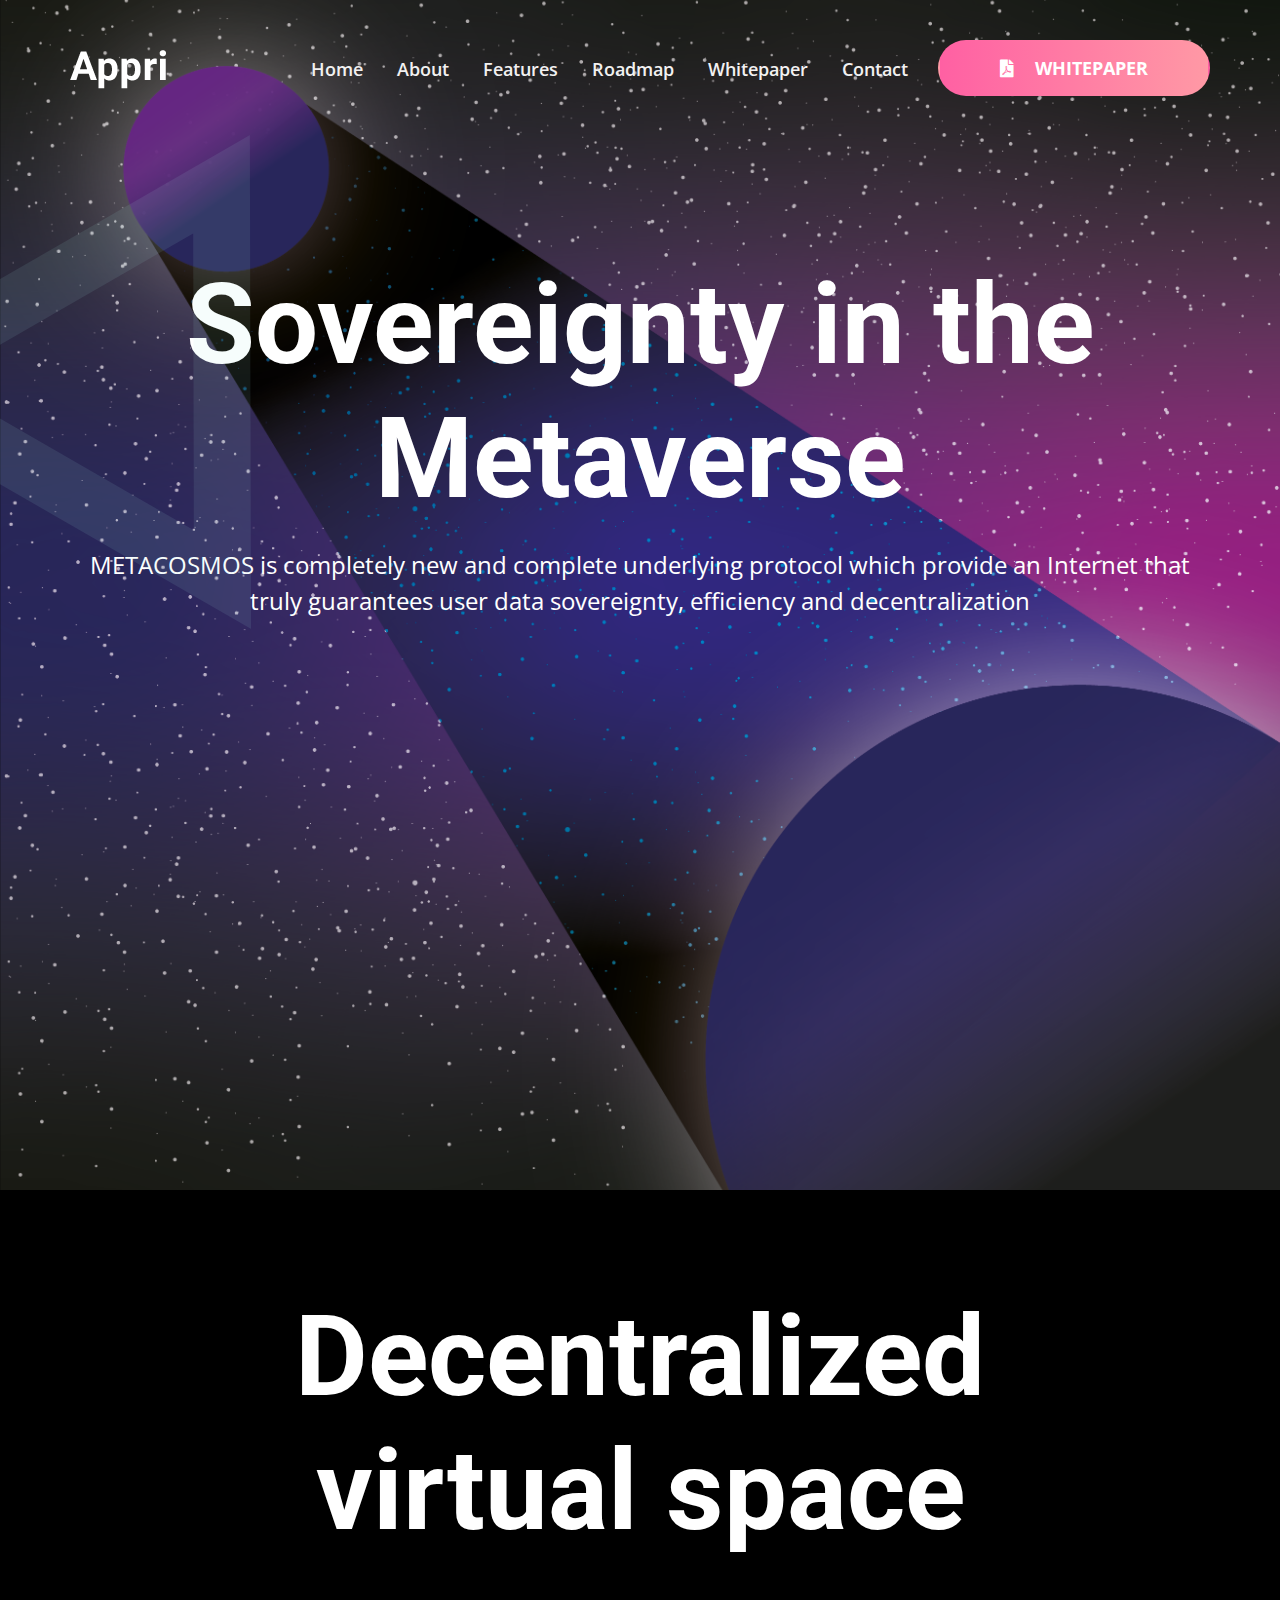
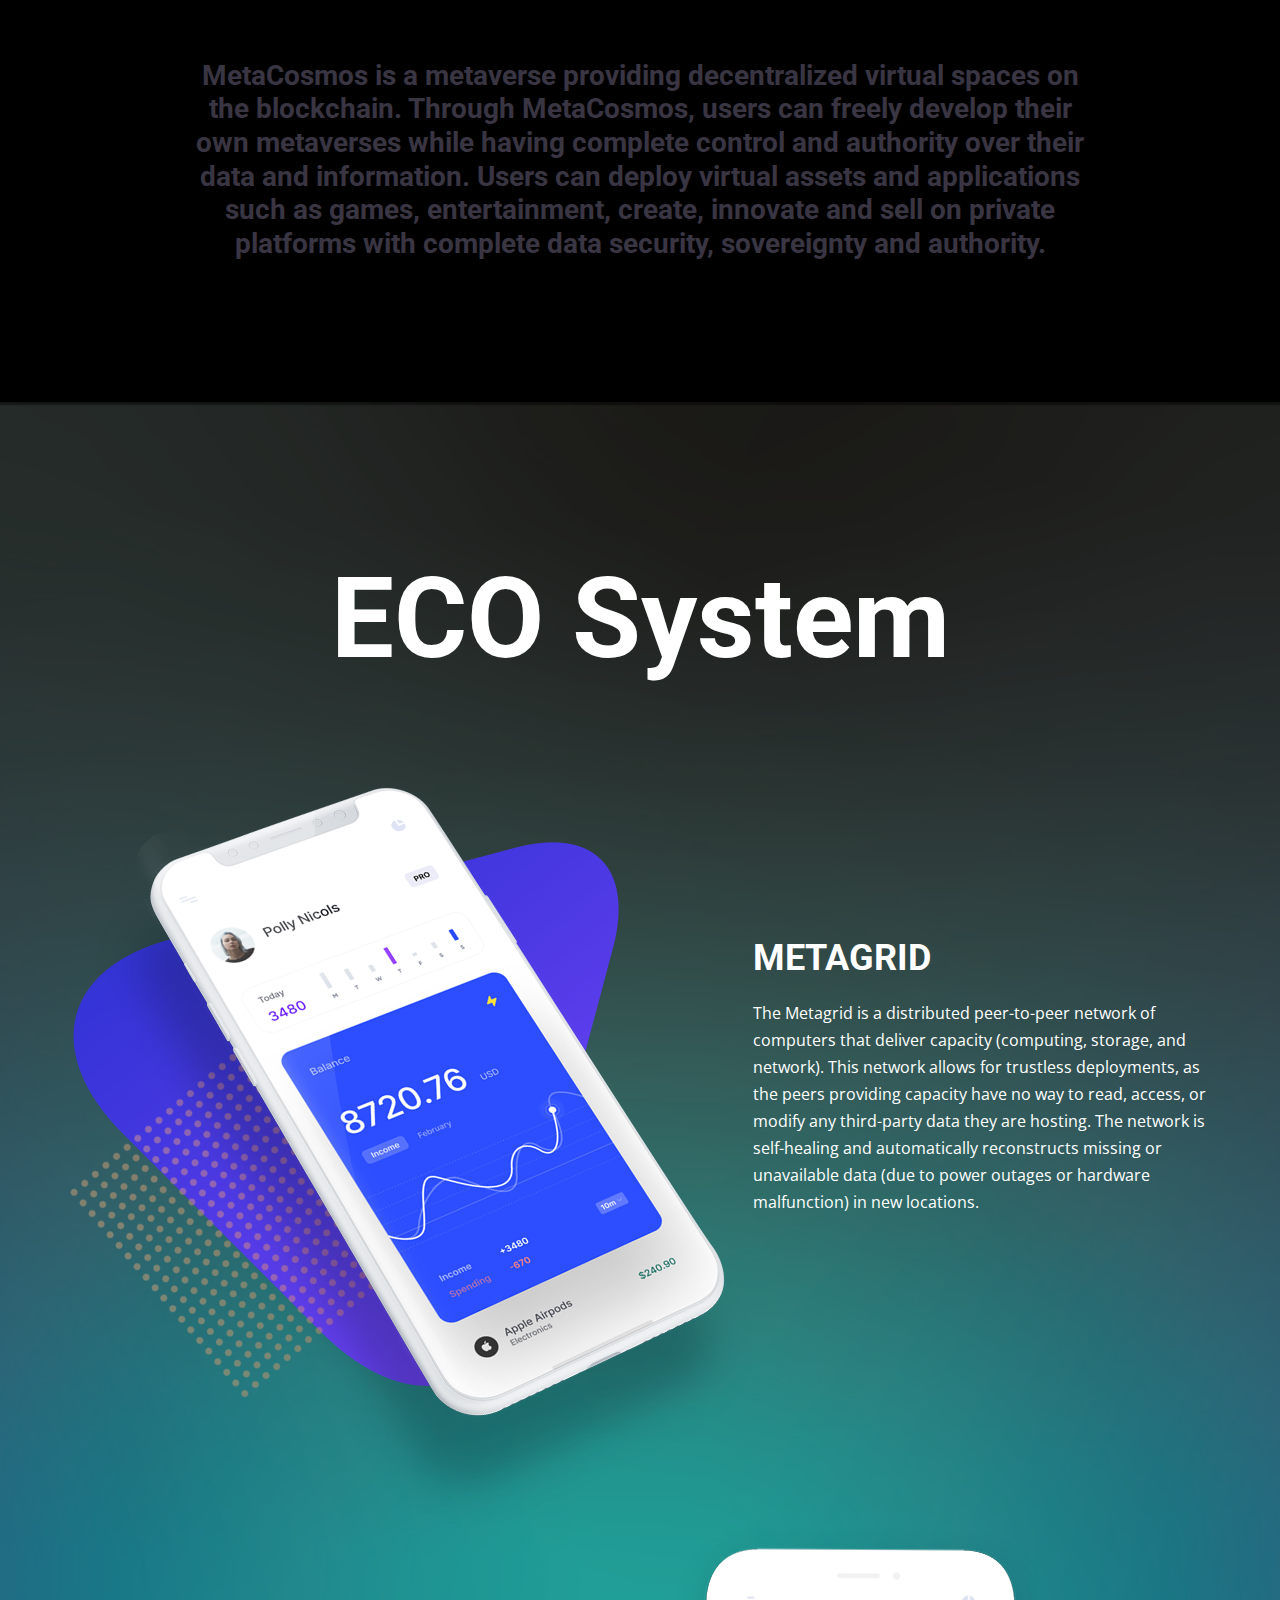
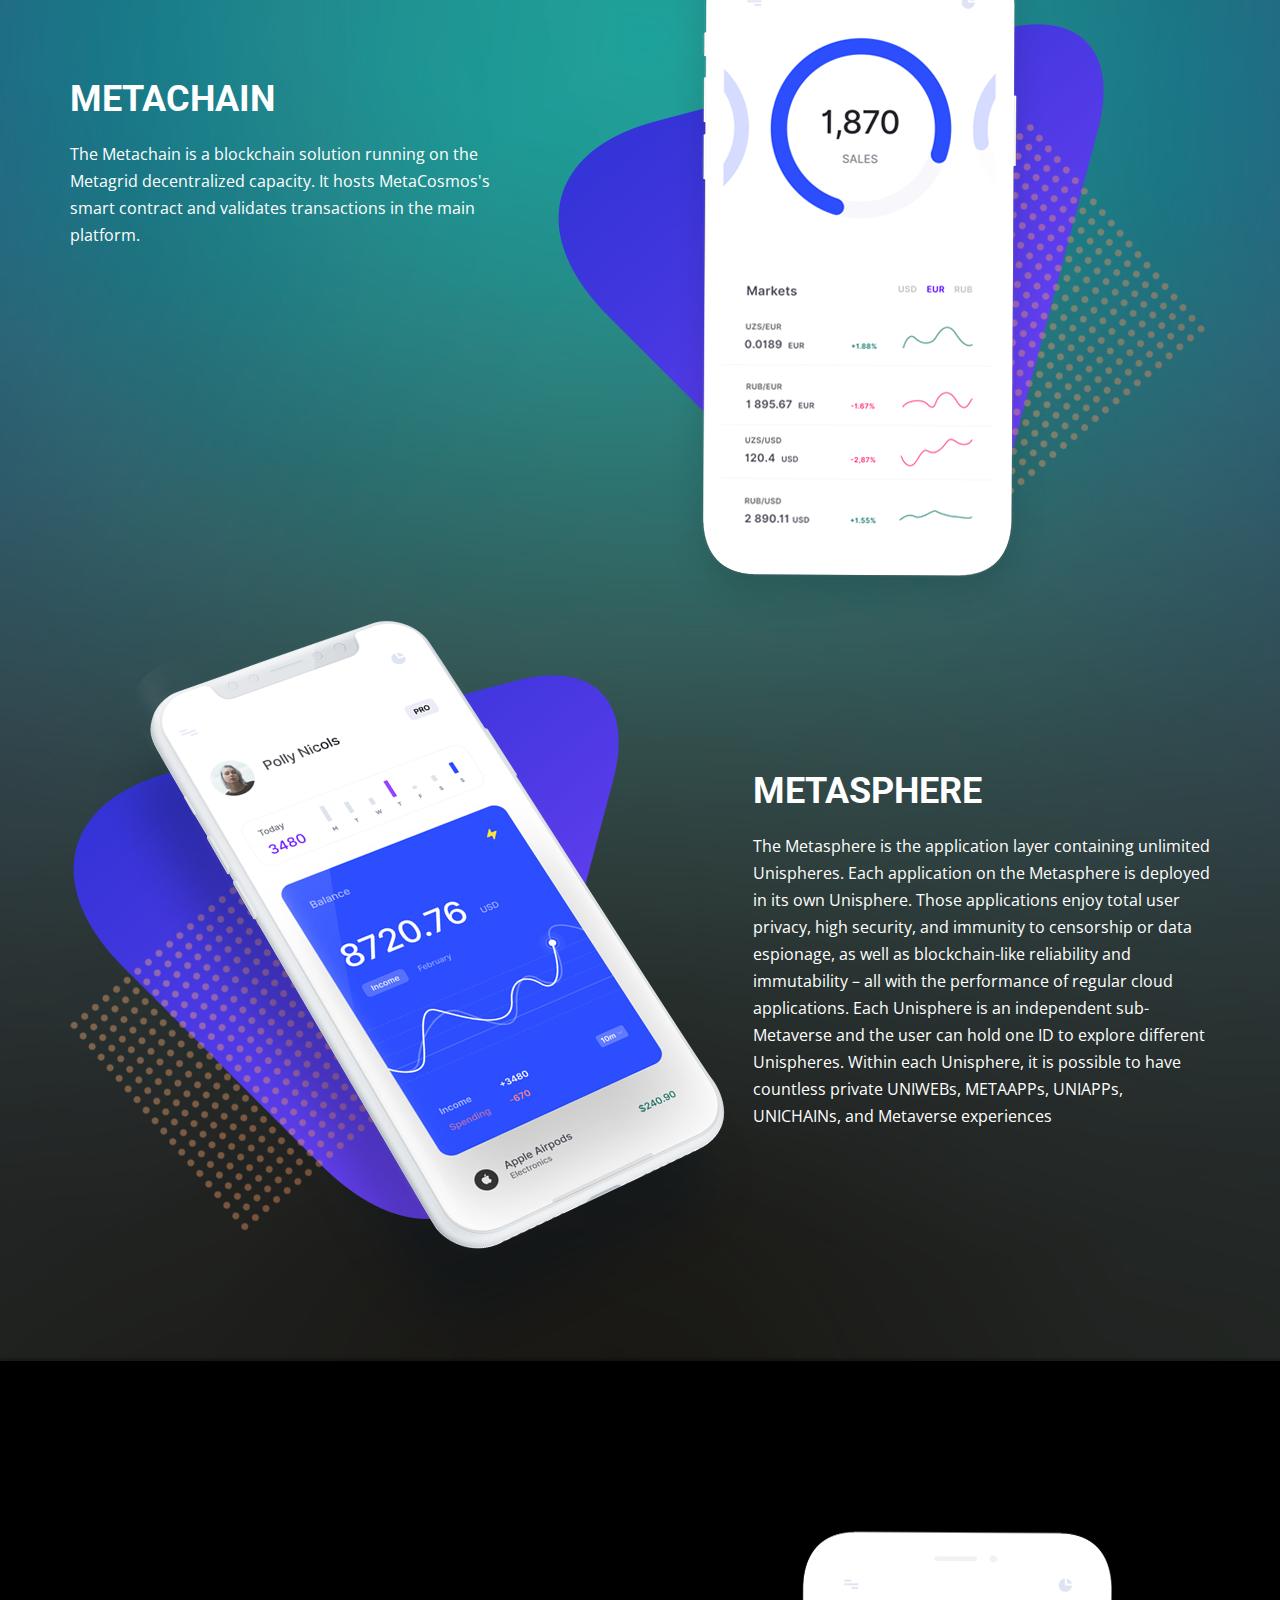
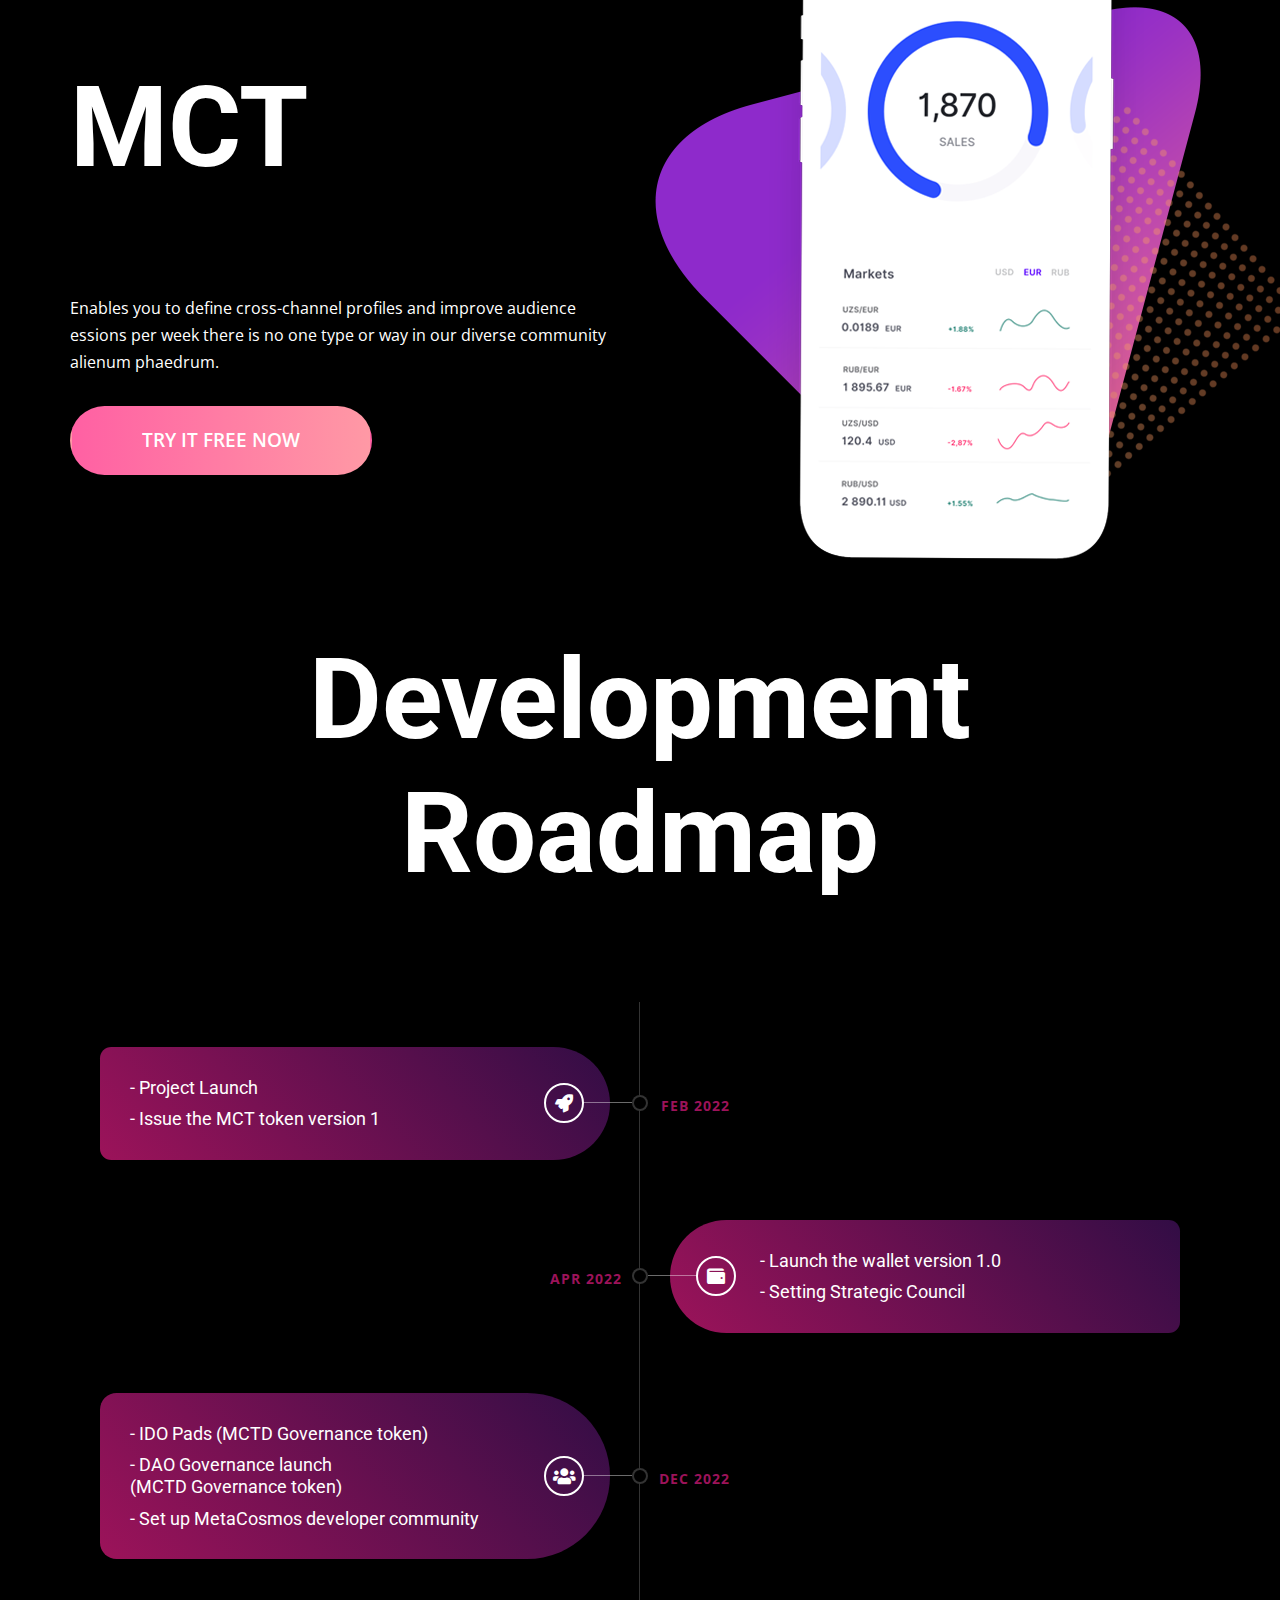
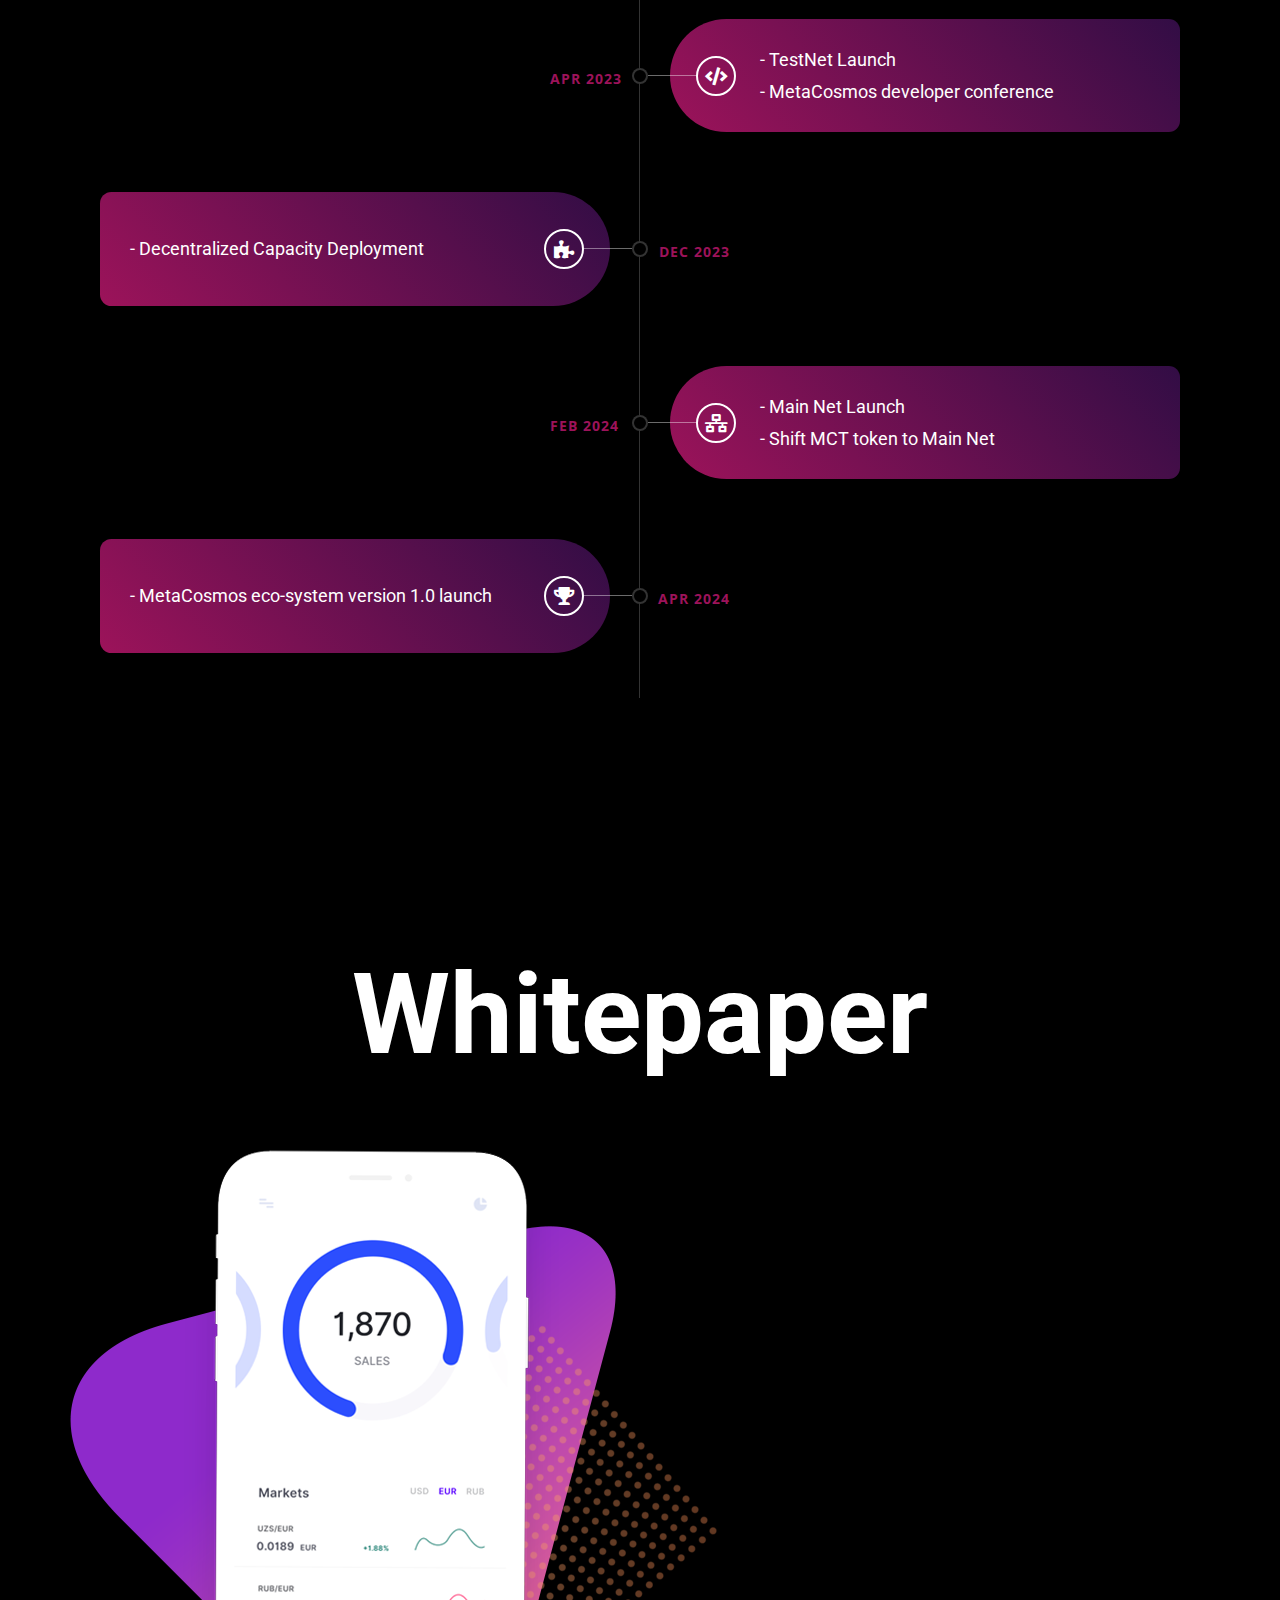
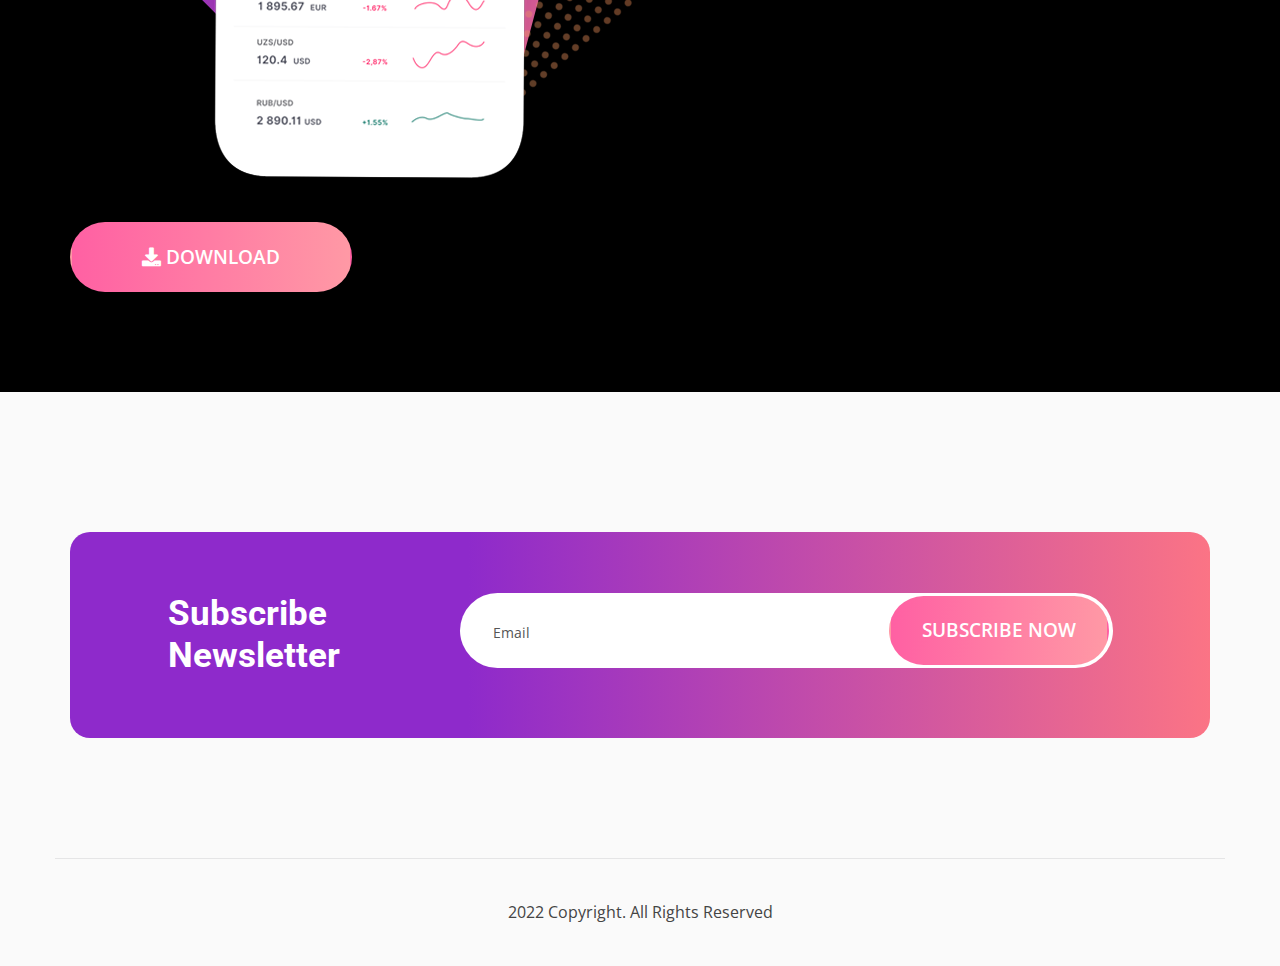
==== commit a1420f21: "added" ====
--- a/index.html
+++ b/index.html
@@ -14,7 +14,6 @@
     <link rel="stylesheet" href="css/default.css">
     <link rel="stylesheet" href="css/main.css">
     <link rel="stylesheet" href="css/responsive.css">
-
     <title>Appri - App Landing HTML5 Template</title>
 </head>
 
@@ -26,24 +25,24 @@
         <div id="header-sticky" class="header-area transparent-header pt-40 pb-40">
             <div class="container">
                 <div class="row">
-                    <div class="col-xl-2 col-lg-1 d-flex align-items-center">
+                    <div class="col-xl-2 col-lg-2 d-flex align-items-center">
                         <div class="logo">
                             <a href="index.html"> <img src="img/logo/logo.png" alt=""> </a>
                         </div>
                     </div>
-                    <div class="col-xl-10 col-lg-11">
-                        <div class="header-btn pl-15 f-right d-none d-lg-block">
-                            <a href="#" class="btn">Sign In</a>
+                    <div class="col-xl-10 col-lg-10">
+                        <div class="header-btn header-btn-3 pl-15 f-right d-none d-lg-block">
+                            <a href="#" class="btn "><i class="fa fa-file-pdf pr-3"></i> Whitepaper</a>
                         </div>
                         <div class="main-menu f-right">
                             <nav id="mobile-menu">
                                 <ul>
                                     <li><a href="#home">Home</a></li>
-                                    <li><a href="#features">Features</a></li>
-                                    <li><a href="#pricing">Pricing</a></li>
-                                    <li><a href="#screenshot">Screenshot</a></li>
-                                    <li><a href="#faq">FAQ</a></li>
-                                    <li><a href="#blog">News</a></li>
+                                    <li><a href="#about">About</a></li>
+                                    <li><a href="#pricing">Features</a></li>
+                                    <li><a href="#roadmap">Roadmap</a></li>
+                                    <li><a href="#roadmap">Whitepaper</a></li>
+                                    <li><a href="#faq">Contact</a></li>
                                 </ul>
                             </nav>
                         </div>
@@ -56,132 +55,49 @@
     <!-- header end -->
     <main>
         <!-- slider-area start -->
-        <section id="home" class="slider-area slider-height position-relative" data-background="img/slider/slide1.png">
-            <div class="shpae-wrapper d-none d-md-block">
-                <img class="shape shape-01 rotateme" src="img/shape/slide-shape-01.png" alt="">
-                <img class="shape shape-one shape-02 heartbeat" src="img/shape/slide-shape-02.png" alt="">
-            </div>
-            <div class="container">
-                <div class="row">
-                    <div class="col-xl-7 col-lg-9">
-                        <div class="slider-text slider-content-space">
-                            <h2 class="wow slideInLeft" data-wow-duration="2s" data-wow-delay="5s">Make your life
-                                greater then before</h2>
-                            <p>Enables you to define cross-channel profiles and improve audience sessions per week.</p>
-                            <div class="slider-btn">
-                                <a class="btn" href="#">Read More</a>
-                                <a class="btn btn-border" href="#">LEARN More</a>
-                            </div>
-                        </div>
-                    </div>
-                    <div class="col-xl-5  d-none d-xl-block">
-                        <div class="slider-img position-relative ">
-                            <img src="img/slider/app.png" alt="">
-                            <img class="app-shape" src="img/slider/app-m-01.png" alt="">
-                            <img class="app-shape-02" src="img/slider/app-m-02.png" alt="">
-                        </div>
-                    </div>
-                </div>
-            </div>
-        </section>
+        <section id="home" class="slider-area slider-height slider-height-3 position-relative" style="background-size: cover;background-position: center;"
+            data-background="img/slider/galaxy1.png">
+            <div class="container">
+                <div class="row">
+                    <div class="col-xl-12 col-lg-12">
+                        <div class="slider-text slider-content-space slider-content-space-3 text-center">
+                            <h2>Sovereignty in the Metaverse</h2>
+                            <p>METACOSMOS is completely new and complete underlying protocol which provide an Internet that truly guarantees user data sovereignty, efficiency and decentralization</p>
+                        </div>
+                    </div>
+                </div>
+            </div>
+        </section>
+
+
         <!-- slider-area end -->
-        <section class="fact-area">
-            <div class="container">
-                <div class="row">
-                    <div class="col-xl-8 col-lg-12 offset-xl-2">
-                        <div class="row fact-parent justify-content-between">
-                            <div class="col-xl-3 col-lg-4 col-md-4 col-sm-6">
-                                <div class="single-fact text-center">
-                                    <h2 class="counter">40,790</h2>
-                                    <span>Download App</span>
-                                </div>
-                            </div>
-                            <div class="col-xl-3 col-lg-4 col-md-4 col-sm-6">
-                                <div class="single-fact text-center">
-                                    <h2 class="counter">10,90</h2>
-                                    <span>Active Users</span>
-                                </div>
-                            </div>
-                            <div class="col-xl-3 col-lg-4 col-md-4 col-sm-6">
-                                <div class="single-fact text-center">
-                                    <h2 class="counter">790</h2>
-                                    <span>Positive Reviews</span>
-                                </div>
-                            </div>
-                        </div>
-                    </div>
-                </div>
-            </div>
-        </section>
-        <!-- fact-area -->
-        <section id="features" class="features-area pt-140 pb-265">
-            <div class="container">
-                <div class="row">
-                    <div class="col-xl-8 col-lg-8 offset-lg-2 offset-xl-2">
-                        <div class="section-title text-center mb-70">
-                            <h2>Unique Features</h2>
-                            <p>Enables you to define cross-channel profiles and improve
-                                audience sessions per week</p>
-                        </div>
-                    </div>
-                </div>
-                <div class="row">
-                    <div class="col-xl-4 col-lg-4 col-md-4">
-                        <div class="single-features text-center mb-30">
-                            <div class="features-icon mb-35">
-                                <img src="img/icon/f-icon.png" alt="">
-                            </div>
-                            <div class="feature-text">
-                                <h3>Easy Customize</h3>
-                                <p>Enables you to define cross-channel profiles and improve audience. Sessions per week
-                                </p>
-                            </div>
-                        </div>
-                    </div>
-                    <div class="col-xl-4 col-lg-4 col-md-4">
-                        <div class="single-features text-center mb-30">
-                            <div class="features-icon mb-35">
-                                <img src="img/icon/f-icon1.png" alt="">
-                            </div>
-                            <div class="feature-text">
-                                <h3>Retina Ready</h3>
-                                <p>Enables you to define cross-channel profiles and improve audience. Sessions per week
-                                </p>
-                            </div>
-                        </div>
-                    </div>
-                    <div class="col-xl-4 col-lg-4 col-md-4">
-                        <div class="single-features text-center mb-30">
-                            <div class="features-icon mb-35">
-                                <img src="img/icon/f-icon2.png" alt="">
-                            </div>
-                            <div class="feature-text">
-                                <h3>Free Update</h3>
-                                <p>Enables you to define cross-channel profiles and improve audience. Sessions per week
-                                </p>
-                            </div>
-                        </div>
-                    </div>
-                </div>
-            </div>
-        </section>
-        <!-- features-area -->
-        <section id="work" class="how-works-area pt-150" data-background="img/bg/shape-bg.png">
-            <section class="video-area pb-150">
-                <div class="container">
-                    <div class="video-wrapper text-center" data-background="img/bg/video.jpg">
-                        <h3>Watch Video</h3>
-                        <a class="popup-video" href="https://www.youtube.com/watch?v=snvzakfcTmY"><i
-                                class="fa fa-play"></i></a>
-                    </div>
-                </div>
-            </section>
+        <section class="pb-100 slider-area slider-height-3 position-relative"  style="background-size: cover;background-repeat: no-repeat">
+            <div class="container">
+                <div class="row">
+                    <div class="col-xl-10 offset-xl-1 col-lg-12 col-md-12">
+                        <div class="slider-text mb-100">
+                            <h2 class="text-white text-center mb-5 pt-100">Decentralized virtual space</h2>
+                        </div>
+                        <div class="counter-titles-area text-center mb-50">
+                            <h3 >MetaCosmos is a metaverse providing decentralized virtual spaces on the blockchain. Through MetaCosmos, users can freely develop their own metaverses while having complete control and authority over their data and information. Users can deploy virtual assets and applications such as games, entertainment, create, innovate and sell on private platforms with complete data security, sovereignty and authority. </h3>
+                        </div>
+                    </div>
+                </div>
+            </div>
+        </section>
+
+
+
+        <section id="work" class="how-works-area pt-150" data-background="img/slider/galaxy2.png" style="background-size: cover;background-repeat: no-repeat">
+            <div class="shpae-wrapper shpae-wrapper-2">
+                <img class="shape d-none d-xl-block shape-01 heartbeat" src="img/shape/testimonial-shape-02.png" alt="">
+                <img class="shape d-none shape-02 heartbeat" src="img/shape/testimonial-shape-01.png" alt="">
+            </div>
             <div class="container">
                 <div class="row">
                     <div class="col-xl-8 col-lg-8 offset-xl-2 offset-lg-2">
-                        <div class="section-title text-center mb-70">
-                            <h2>How It Works</h2>
-                            <p>Enables you to define cross-channel profiles and improve audience sessions per week</p>
+                        <div class="slider-text mb-100">
+                            <h2 class="text-white text-center mb-5">ECO System</h2>
                         </div>
                     </div>
                 </div>
@@ -193,22 +109,16 @@
                     </div>
                     <div class="col-xl-5 col-lg-6">
                         <div class="how-work-text pt-150 mb-30">
-                            <h3>Build better managment
-                                easier togother</h3>
-                            <p>Enables you to define cross-channel profiles and improve audience essions per week
-                                there is no one type or way in our
-                                diverse community alienum phaedrum.</p>
-                            <a href="#" class="btn">Try it Free Now</a>
+                            <h3 class="text-white">METAGRID</h3>
+                            <p class="text-white">The Metagrid is a distributed peer-to-peer network of computers that deliver capacity (computing, storage, and network). This network allows for trustless deployments, as the peers providing capacity have no way to read, access, or modify any third-party data they are hosting. The network is self-healing and automatically reconstructs missing or unavailable data (due to power outages or hardware malfunction) in new locations.</p>
                         </div>
                     </div>
                 </div>
                 <div class="row">
                     <div class="col-xl-5 col-lg-6">
                         <div class="how-work-text pt-150 padding-how mb-30">
-                            <h3>Change your shedule after account creating</h3>
-                            <p>Enables you to define cross-channel profiles and improve audience sessions per week
-                                there is no one type or way in our diverse community alienum phaedrum.</p>
-                            <a href="#" class="btn">Try it Free Now</a>
+                            <h3 class="text-white">METACHAIN</h3>
+                            <p class="text-white">The Metachain is a blockchain solution running on the Metagrid decentralized capacity. It hosts MetaCosmos's smart contract and validates transactions in the main platform.</p>
                         </div>
                     </div>
                     <div class="col-xl-7 col-lg-6">
@@ -217,430 +127,141 @@
                         </div>
                     </div>
                 </div>
-            </div>
-        </section>
-        <!-- price area start -->
-        <section id="pricing" class="pricing-area">
-            <div class="container">
-                <div class="row">
-                    <div class="col-xl-8 col-lg-8 offset-lg-2 offset-xl-2">
-                        <div class="section-title text-center mb-70">
-                            <h2>Pricing Plan</h2>
-                            <p>Enables you to define cross-channel profiles and improve audience sessions per week</p>
-                        </div>
-                    </div>
-                </div>
-                <div class="price-tab">
-                    <div class="price-menu-box text-center">
-                        <ul class="nav price-nav mb-40" id="myTab" role="tablist">
-                            <li class="nav-item">
-                                <a class="nav-link active" id="home-tab" data-toggle="tab" href="#home1" role="tab"
-                                    aria-controls="home" aria-selected="true">Monthly</a>
-                            </li>
-                            <li class="nav-item">
-                                <a class="nav-link" id="profile-tab" data-toggle="tab" href="#profile" role="tab"
-                                    aria-controls="profile" aria-selected="false">Yearly</a>
-                            </li>
-                        </ul>
-                    </div>
-
-                    <div class="tab-content" id="myTabContent">
-                        <div class="tab-pane fade show active" id="home1" role="tabpanel" aria-labelledby="home-tab">
-                            <div class="row">
-                                <div class="col-xl-4 col-lg-4">
-                                    <div class="price-box text-center mb-30">
-                                        <div class="price-header">
-                                            <h4>Primary</h4>
-                                            <h2>$0<span class="sep">/</span><span>mo</span></h2>
-                                        </div>
-                                        <div class="price-item-list">
-                                            <ul>
-                                                <li>1GB storage</li>
-                                                <li>1 Project limit</li>
-                                                <li>2 Contributors limit</li>
-                                                <li>Unlimited viewers</li>
-                                                <li>Team account</li>
-                                            </ul>
-                                        </div>
-                                        <div class="price-link mt-35">
-                                            <a class="btn btn-theme-border" href="#">Purchase Now</a>
-                                        </div>
-                                    </div>
-                                </div>
-                                <div class="col-xl-4 col-lg-4">
-                                    <div class="price-box text-center mb-30">
-                                        <div class="price-header">
-                                            <h4>standard</h4>
-                                            <h2>$10<span class="sep">/</span><span>mo</span></h2>
-                                        </div>
-                                        <div class="price-item-list">
-                                            <ul>
-                                                <li>1GB Storage</li>
-                                                <li>1 Project limit</li>
-                                                <li>2 Contributors limit</li>
-                                                <li>Unlimited viewers</li>
-                                                <li>Team account</li>
-                                            </ul>
-                                        </div>
-                                        <div class="price-link active mt-35">
-                                            <a class="btn btn-theme-border" href="#">Purchase Now</a>
-                                        </div>
-                                    </div>
-                                </div>
-                                <div class="col-xl-4 col-lg-4">
-                                    <div class="price-box text-center mb-30">
-                                        <div class="price-header">
-                                            <h4>popular</h4>
-                                            <h2>$15<span class="sep">/</span><span>mo</span></h2>
-                                        </div>
-                                        <div class="price-item-list">
-                                            <ul>
-                                                <li>1GB storage</li>
-                                                <li>1 Project limit</li>
-                                                <li>2 Contributors limit</li>
-                                                <li>Unlimited viewers</li>
-                                                <li>Team account</li>
-                                            </ul>
-                                        </div>
-                                        <div class="price-link mt-35">
-                                            <a class="btn btn-theme-border" href="#">Purchase Now</a>
-                                        </div>
-                                    </div>
-                                </div>
-                            </div>
-                        </div>
-                        <div class="tab-pane fade" id="profile" role="tabpanel" aria-labelledby="profile-tab">
-                            <div class="row">
-                                <div class="col-xl-4 col-lg-4">
-                                    <div class="price-box text-center mb-30">
-                                        <div class="price-header">
-                                            <h4>Primary</h4>
-                                            <h2>$20<span class="sep">/</span><span>mo</span></h2>
-                                        </div>
-                                        <div class="price-item-list">
-                                            <ul>
-                                                <li>1GB Storage</li>
-                                                <li>1 Project limit</li>
-                                                <li>2 Contributors limit</li>
-                                                <li>Unlimited viewers</li>
-                                                <li>Team account</li>
-                                            </ul>
-                                        </div>
-                                        <div class="price-link mt-35">
-                                            <a class="btn btn-theme-border" href="#">Purchase Now</a>
-                                        </div>
-                                    </div>
-                                </div>
-                                <div class="col-xl-4 col-lg-4">
-                                    <div class="price-box text-center mb-30">
-                                        <div class="price-header">
-                                            <h4>standard</h4>
-                                            <h2>$45<span class="sep">/</span><span>mo</span></h2>
-                                        </div>
-                                        <div class="price-item-list">
-                                            <ul>
-                                                <li>1GB storage</li>
-                                                <li>1 Project limit</li>
-                                                <li>2 Contributors limit</li>
-                                                <li>Unlimited viewers</li>
-                                                <li>Team account</li>
-                                            </ul>
-                                        </div>
-                                        <div class="price-link mt-35">
-                                            <a class="btn btn-theme-border" href="#">Purchase Now</a>
-                                        </div>
-                                    </div>
-                                </div>
-                                <div class="col-xl-4 col-lg-4">
-                                    <div class="price-box text-center mb-30">
-                                        <div class="price-header">
-                                            <h4>popular</h4>
-                                            <h2>$90<span class="sep">/</span><span>mo</span></h2>
-                                        </div>
-                                        <div class="price-item-list">
-                                            <ul>
-                                                <li>1GB Storage</li>
-                                                <li>1 Project limit</li>
-                                                <li>2 Contributors limit</li>
-                                                <li>Unlimited viewers</li>
-                                                <li>Team account</li>
-                                            </ul>
-                                        </div>
-                                        <div class="price-link mt-35">
-                                            <a class="btn btn-theme-border" href="#">Purchase Now</a>
-                                        </div>
-                                    </div>
-                                </div>
-                            </div>
-                        </div>
-                    </div>
-                </div>
-            </div>
-        </section>
-        <!-- price area end -->
-        <!-- testimonial area -->
-        <section class="testimonial-area pb-130 bg-testimonial test-space">
-            <div class="container">
-                <div class="row">
-                    <div class="col-xl-8 offset-xl-2">
-                        <div class="testimonial-all text-center pb-90">
-                            <div class="testimonial-heading mb-40">
-                                <h2>Testimonial</h2>
-                            </div>
-                            <div class="testimonail-active text-center mb-40">
-                                <div class="test-item">
-                                    <p>Define cross-channel profiles and improve audience
-                                        segmentation based on rules and triggers to enable perfectly timed appri enables you to.</p>
-                                    <span> <b>Martin Hedges</b> - CEO. Marker</span>
-                                </div>
-                                <div class="test-item">
-                                    <p>Appri enables you to define cross-channel profiles and improve audience
-                                        segmentation based on rules and triggers to enable perfectly timed.</p>
-                                    <span> <b>Azad vai</b> - CEO. Marker</span>
-                                </div>
-                                <div class="test-item">
-                                    <p>Profiles appri enables you to define cross-channel  and improve audience
-                                        segmentation based on rules and triggers to enable perfectly timed.</p>
-                                    <span> <b>Masud Rana</b> - CEO. Marker</span>
-                                </div>
-                                <div class="test-item">
-                                    <p>Appri enables you to define cross-channel profiles and improve audience
-                                        segmentation based on rules and triggers to enable perfectly timed.</p>
-                                    <span> <b>Salim Rana</b> - CEO. Marker</span>
-                                </div>
-                            </div>
-                            <div class="testimonial-img-active text-center">
-                                <div class="test-img-item">
-                                    <img src="img/testimonail/testimonial-1.png" alt="">
-                                </div>
-                                <div class="test-img-item">
-                                    <img src="img/testimonail/testimonial-2.png" alt="">
-                                </div>
-                                <div class="test-img-item">
-                                    <img src="img/testimonail/testimonial-3.png" alt="">
-                                </div>
-                                <div class="test-img-item">
-                                    <img src="img/testimonail/testimonial-p.png" alt="">
-                                </div>
-                            </div>
-                        </div>
-                    </div>
-                </div>
-            </div>
-        </section>
-        <!-- testimonial area end -->
-        <!-- apps screenshot area -->
-        <section id="screenshot" class="apps-screenshot-area pt-140">
-            <div class="container">
-                <div class="row">
-                    <div class="col-xl-8 col-lg-8 offset-lg-2 offset-xl-2">
-                        <div class="section-title text-center mb-40">
-                            <h2>App Screenshot</h2>
-                            <p>Enables you to define cross-channel profiles and improve
-                                audience sessions per week</p>
-                        </div>
-                    </div>
-                </div>
-                <div class="row">
-                    <div class="screenshot-img">
-                        <img src="img/sceenshots/sceenshot-img-section.png" alt="">
-                    </div>
-                </div>
-            </div>
-        </section>
-        <!-- apps screenshot area end -->
-        <!-- faq area start -->
-        <section id="faq" class="faq-area pt-100 pb-100" data-background="img/bg/shape-bg.png">
-            <div class="container">
-                <div class="row">
-                    <div class="col-xl-8 col-lg-8 offset-lg-2 offset-xl-2">
-                        <div class="section-title text-center mb-70">
-                            <h2>FAQS</h2>
-                            <p>Enables you to define cross-channel profiles and improve
-                            audience sessions per week</p>
-                        </div>
-                    </div>
-                </div>
-                <div class="row">
-                    <div class="col-xl-5 col-lg-5">
-                        <div class="faq-thumb">
-                            <img src="img/faq/faq.png" alt="">
-                        </div>
-                    </div>
-                    <div class="col-xl-7 col-lg-7">
-                        <div class="faq-wrapper">
-                            <div class="accordion" id="accordionExample">
-                                <div class="card">
-                                    <div class="card-header" id="headingOne">
-                                        <h2 class="mb-0">
-                                            <a class="btn btn-link" href="#" data-toggle="collapse"
-                                                data-target="#collapseOne" aria-expanded="true"
-                                                aria-controls="collapseOne">
-                                                How to Buy This?
-                                            </a>
-                                        </h2>
-                                    </div>
-
-                                    <div id="collapseOne" class="collapse show" aria-labelledby="headingOne"
-                                        data-parent="#accordionExample">
-                                        <div class="card-body">
-                                            <p>Enables you to define cross-channel profiles and improve audience.
-                                                Sessions per week there is no one type or way in our
-                                                diverse community alienum phaedrum torquatos nec eu.</p>
-                                        </div>
-                                    </div>
-                                </div>
-                                <div class="card">
-                                    <div class="card-header" id="headingTwo">
-                                        <h2 class="mb-0">
-                                            <a class="btn btn-link collapsed" href="#" data-toggle="collapse"
-                                                data-target="#collapseTwo" aria-expanded="false"
-                                                aria-controls="collapseTwo">
-                                                It is refundable?
-                                            </a>
-                                        </h2>
-                                    </div>
-                                    <div id="collapseTwo" class="collapse" aria-labelledby="headingTwo"
-                                        data-parent="#accordionExample">
-                                        <div class="card-body">
-                                            <p>Enables you to define cross-channel profiles and improve audience.
-                                            Sessions per week there is no one type or way in our
-                                            diverse community alienum phaedrum torquatos nec eu.</p>
-                                        </div>
-                                    </div>
-                                </div>
-                                <div class="card">
-                                    <div class="card-header" id="headingThree">
-                                        <h2 class="mb-0">
-                                            <a class="btn btn-link collapsed" href="#" data-toggle="collapse"
-                                                data-target="#collapseThree" aria-expanded="false"
-                                                aria-controls="collapseThree">
-                                                Can i use free
-                                            </a>
-                                        </h2>
-                                    </div>
-                                    <div id="collapseThree" class="collapse" aria-labelledby="headingThree"
-                                        data-parent="#accordionExample">
-                                        <div class="card-body">
-                                            <p>Enables you to define cross-channel profiles and improve audience.
-                                            Sessions per week there is no one type or way in our
-                                            diverse community alienum phaedrum torquatos nec eu.</p>
-                                        </div>
-                                    </div>
-                                </div>
-                            </div>
-                        </div>
-
-                    </div>
-                </div>
-                <div class="row">
-                    <div class="col-xl-6 col-lg-6 offset-lg-3 offset-xl-3">
-                        <div class="faq-bottom-area pt-65 mb-55 text-center">
-                            <h2>Trusted by thousands of people and companies worldwide</h2>
-                        </div>
-                    </div>
-                </div>
-                <div class="row brand-active">
-                    <div class="col-12">
-                        <div class="single-brand">
-                            <img src="img/brand/brand4.png" alt="">
-                        </div>
-                    </div>
-                    <div class="col-12">
-                        <div class="single-brand">
-                            <img src="img/brand/brand10.png" alt="">
-                        </div>
-                    </div>
-                    <div class="col-12">
-                        <div class="single-brand">
-                            <img src="img/brand/bramd20.png" alt="">
-                        </div>
-                    </div>
-                    <div class="col-12">
-                        <div class="single-brand">
-                            <img src="img/brand/bramd30.png" alt="">
-                        </div>
-                    </div>
-                    <div class="col-12">
-                        <div class="single-brand">
-                            <img src="img/brand/brand10.png" alt="">
-                        </div>
-                    </div>
-                </div>
-            </div>
-        </section>
-        <!-- faq area end -->
+                <div class="row">
+                    <div class="col-xl-7 col-lg-6">
+                        <div class="how-work-img">
+                            <img src="img/bg/h-app-left.png" alt="">
+                        </div>
+                    </div>
+                    <div class="col-xl-5 col-lg-6">
+                        <div class="how-work-text pt-150 mb-30">
+                            <h3 class="text-white">METASPHERE</h3>
+                            <p class="text-white"> The Metasphere is the application layer containing unlimited Unispheres. Each application on the Metasphere is deployed in its own Unisphere. Those applications enjoy total user privacy, high security, and immunity to censorship or data espionage, as well as blockchain-like reliability and immutability – all with the performance of regular cloud applications. Each Unisphere is an independent sub-Metaverse and the user can hold one ID to explore different Unispheres. Within each Unisphere, it is possible to have countless private UNIWEBs, METAAPPs, UNIAPPs, UNICHAINs, and Metaverse experiences</p>
+                        </div>
+                    </div>
+                </div>
+            </div>
+        </section>
+
+
+        <section class="how-works-area how-works-area-3 pt-150">
+            <div class="container">
+                <div class="row">
+                    <div class="col-xl-6 col-lg-6">
+                        <div class="how-work-text how-work-text-3 pt-150">
+                            <div class="slider-text mb-100">
+                                <h2 class="text-white text-left mb-5">MCT</h2>
+                            </div>
+                            <p class="text-white">Enables you to define cross-channel profiles and improve audience essions per week there is no one type or way in our
+                                diverse community alienum phaedrum.</p>
+                            <a href="#" class="btn">Try it Free Now</a>
+                        </div>
+                    </div>
+                    <div class="col-xl-6 col-lg-6">
+                        <div class="how-work-img">
+                            <img src="img/sceenshots/home-img.png" alt="">
+                        </div>
+                    </div>
+                </div>
+            </div>
+        </section>
+
+        <section class="fact-area mt-30 mb-100" id="roadmap">
+            <div class="container">
+                <div class="row">
+                    <div class="col-xl-12  col-lg-12 col-md-12">
+                        <div class="slider-text mb-100">
+                            <h2 class="text-white text-center mb-5">Development Roadmap</h2>
+                        </div>
+
+                        <div class="timeline">
+                            <div class="container-t left">
+                                <div class="date">Feb 2022</div>
+                                <i class="icon fa fa-rocket"></i>
+                                <div class="content">
+                                    <h2 class="">- Project Launch</h2>
+                                    <h2 class="mb-0">- Issue the MCT token version 1</h2>
+
+                                </div>
+                            </div>
+                            <div class="container-t right">
+                                <div class="date">APR 2022</div>
+                                <i class="icon fa fa-wallet"></i>
+                                <div class="content">
+                                    <h2>- Launch the wallet version 1.0</h2>
+                                    <h2 class="mb-0">- Setting Strategic Council</h2>
+                                </div>
+                            </div>
+                            <div class="container-t left">
+                                <div class="date">DEC 2022</div>
+                                <i class="icon fa fa-users"></i>
+                                <div class="content">
+                                    <h2>- IDO Pads (MCTD Governance token)</h2>
+                                    <h2>- DAO Governance launch <br> (MCTD Governance token)</h2>
+                                    <h2 class="mb-0">- Set up MetaCosmos developer community </h2>
+                                </div>
+                            </div>
+                            <div class="container-t right">
+                                <div class="date">APR 2023</div>
+                                <i class="icon fa fa-code"></i>
+                                <div class="content">
+                                    <h2>- TestNet Launch</h2>
+                                    <h2 class="mb-0">- MetaCosmos developer conference </h2>
+                                </div>
+                            </div>
+                            <div class="container-t left">
+                                <div class="date">DEC 2023</div>
+                                <i class="icon fa fa-puzzle-piece"></i>
+                                <div class="content">
+                                    <h2 class="my-3">- Decentralized Capacity Deployment</h2>
+                                </div>
+                            </div>
+                            <div class="container-t right">
+                                <div class="date">FEB 2024</div>
+                                <i class="icon fa fa-network-wired"></i>
+                                <div class="content">
+                                    <h2>- Main Net Launch</h2>
+                                    <h2 class="mb-0">- Shift MCT token to Main Net </h2>
+                                </div>
+                            </div>
+                            <div class="container-t left">
+                                <div class="date">APR 2024</div>
+                                <i class="icon fa fa-trophy"></i>
+                                <div class="content">
+                                    <h2 class="my-3">- MetaCosmos eco-system version 1.0 launch</h2>
+                                </div>
+                            </div>
+                        </div>
+                    </div>
+                </div>
+            </div>
+        </section>
+
+
+
+        <section class="how-works-area how-works-area-3 pt-150">
+            <div class="container">
+                <div class="row">
+                    <div class="col-xl-12 col-lg-12">
+                        <div class="slider-text mb-100">
+                            <h2 class="text-white text-center mb-5">Whitepaper</h2>
+                            <div class="how-work-img">
+                                <img src="img/sceenshots/home-img.png" alt="">
+                            </div>
+                            <a href="#" class="btn mx-auto"><i class="fa fa-download"></i> Download</a>
+                        </div>
+                    </div>
+                </div>
+            </div>
+        </section>
+
+
         <!-- latest news -->
         <section id="blog" class="latest-news-area pt-140">
             <div class="container">
-                <div class="row">
-                    <div class="col-xl-8 col-lg-8 offset-lg-2 offset-xl-2">
-                        <div class="section-title text-center mb-70">
-                            <h2>Latest News</h2>
-                            <p>Enables you to define cross-channel profiles and improve
-                                audience. sessions per week</p>
-                        </div>
-                    </div>
-                </div>
-                <div class="row mb-120 latest-row">
-                    <div class="col-xl-4 col-lg-4 col-md-6">
-                        <div class="single-latest-news mb-30">
-                            <div class="single-news-thumb">
-                                <img src="img/news/news1.jpg" alt="">
-                            </div>
-                            <div class="inner-blog">
-                                <div class="news-body">
-                                    <div class="news-meta">
-                                        <span><i class="fas fa-calendar"></i> 11 Dec 2018 </span>
-                                        <span><i class="fas fa-user"><a href="#"> Admin</a></i></span>
-                                    </div>
-                                    <p>
-                                        <a href="#">Sitting proudly atop M3565 is the two-storey penthouse</a>
-                                    </p>
-                                </div>
-                            </div>
-                        </div>
-                    </div>
-                    <div class="col-xl-4 col-lg-4 col-md-6">
-                        <div class="single-latest-news mb-30">
-                            <div class="single-news-thumb">
-                                <img src="img/news/news2.jpg" alt="">
-                            </div>
-                            <div class="inner-blog">
-                                <div class="news-body">
-                                    <div class="news-meta">
-                                        <span><i class="fas fa-calendar"></i> 11 Dec 2018 </span>
-                                        <span><i class="fas fa-user"><a href="#"> Admin</a></i></span>
-                                    </div>
-                                    <p>
-                                        <a href="#">Technology are the two-storey penthouse with gorgeous</a>
-                                    </p>
-                                </div>
-                            </div>
-                        </div>
-                    </div>
-                    <div class="col-xl-4 col-lg-4 col-md-6">
-                        <div class="single-latest-news mb-30">
-                            <div class="single-news-thumb">
-                                <img src="img/news/news3.jpg" alt="">
-                            </div>
-                            <div class="inner-blog">
-                                <div class="news-body">
-                                    <div class="news-meta">
-                                        <span><i class="fas fa-calendar"></i> 11 Dec 2018 </span>
-                                        <span><i class="fas fa-user"><a href="#"> Admin</a></i></span>
-                                    </div>
-                                    <p>
-                                        <a href="#">Technology are the two-storey penthouse with gorgeous</a>
-                                    </p>
-                                </div>
-                            </div>
-                        </div>
-                    </div>
-                </div>
                 <div class="row mb-120 row-margin">
                     <div class="col-xl-12 col-lg-12">
-                        <div class="cta-area bg-cta">
+                        <div class="cta-area bg-testimonial1">
                             <div class="row">
                                 <div class="col-xl-2 col-lg-2 offset-lg-1">
                                     <div class="cta-area-title">
@@ -659,35 +280,10 @@
                         </div>
                     </div>
                 </div>
-                <div class="row mb-110">
-                    <div class="col-xl-6 col-lg-8 offset-xl-3 offset-lg-2">
-                        <div class="apps-available-on text-center">
-                            <div class="aps-titles mb-40">
-                                <h2>Now Available On</h2>
-                            </div>
-                            <div class="get-app footer-app-btn">
-                                <a href="#">
-                                    <img src="img/icon/apple.png" alt="">
-                                    <p>Download on the
-                                        <br>
-                                        <b>Apple Store</b>
-                                    </p>
-                                </a>
-                                <a href="#">
-                                    <img src="img/icon/apple1.png" alt="">
-                                    <p>Get it on
-                                        <br>
-                                        <b>Google Store</b>
-                                    </p>
-                                </a>
-                            </div>
-                        </div>
-                    </div>
-                </div>
                 <div class="row apps-bottom">
-                    <div class="col-xl-6 col-lg-8 offset-xl-3 offset-lg-2">
+                    <div class="col-md-12">
                         <div class="footer text-center pt-40 pb-40">
-                            <p>2019 Copyright Appri App Landing Designed By Love . All Rights Reserved</p>
+                            <p>2022 Copyright. All Rights Reserved</p>
                         </div>
                     </div>
                 </div>
@@ -695,10 +291,6 @@
         </section>
         <!-- latest news end -->
     </main>
-
-
-
-
 
 
     <!-- js here -->
@@ -708,8 +300,8 @@
     <script src="js/waypoints.min.js"></script>
     <script src="js/jquery.counterup.min.js"></script>
     <script src="js/jquery.magnific-popup.min.js"></script>
+    <script src="js/slick.min.js"></script>
     <script src="js/one-page-nav-min.js"></script>
-    <script src="js/slick.min.js"></script>
     <script src="js/jquery.meanmenu.min.js"></script>
     <script src="js/main.js"></script>
 </body>
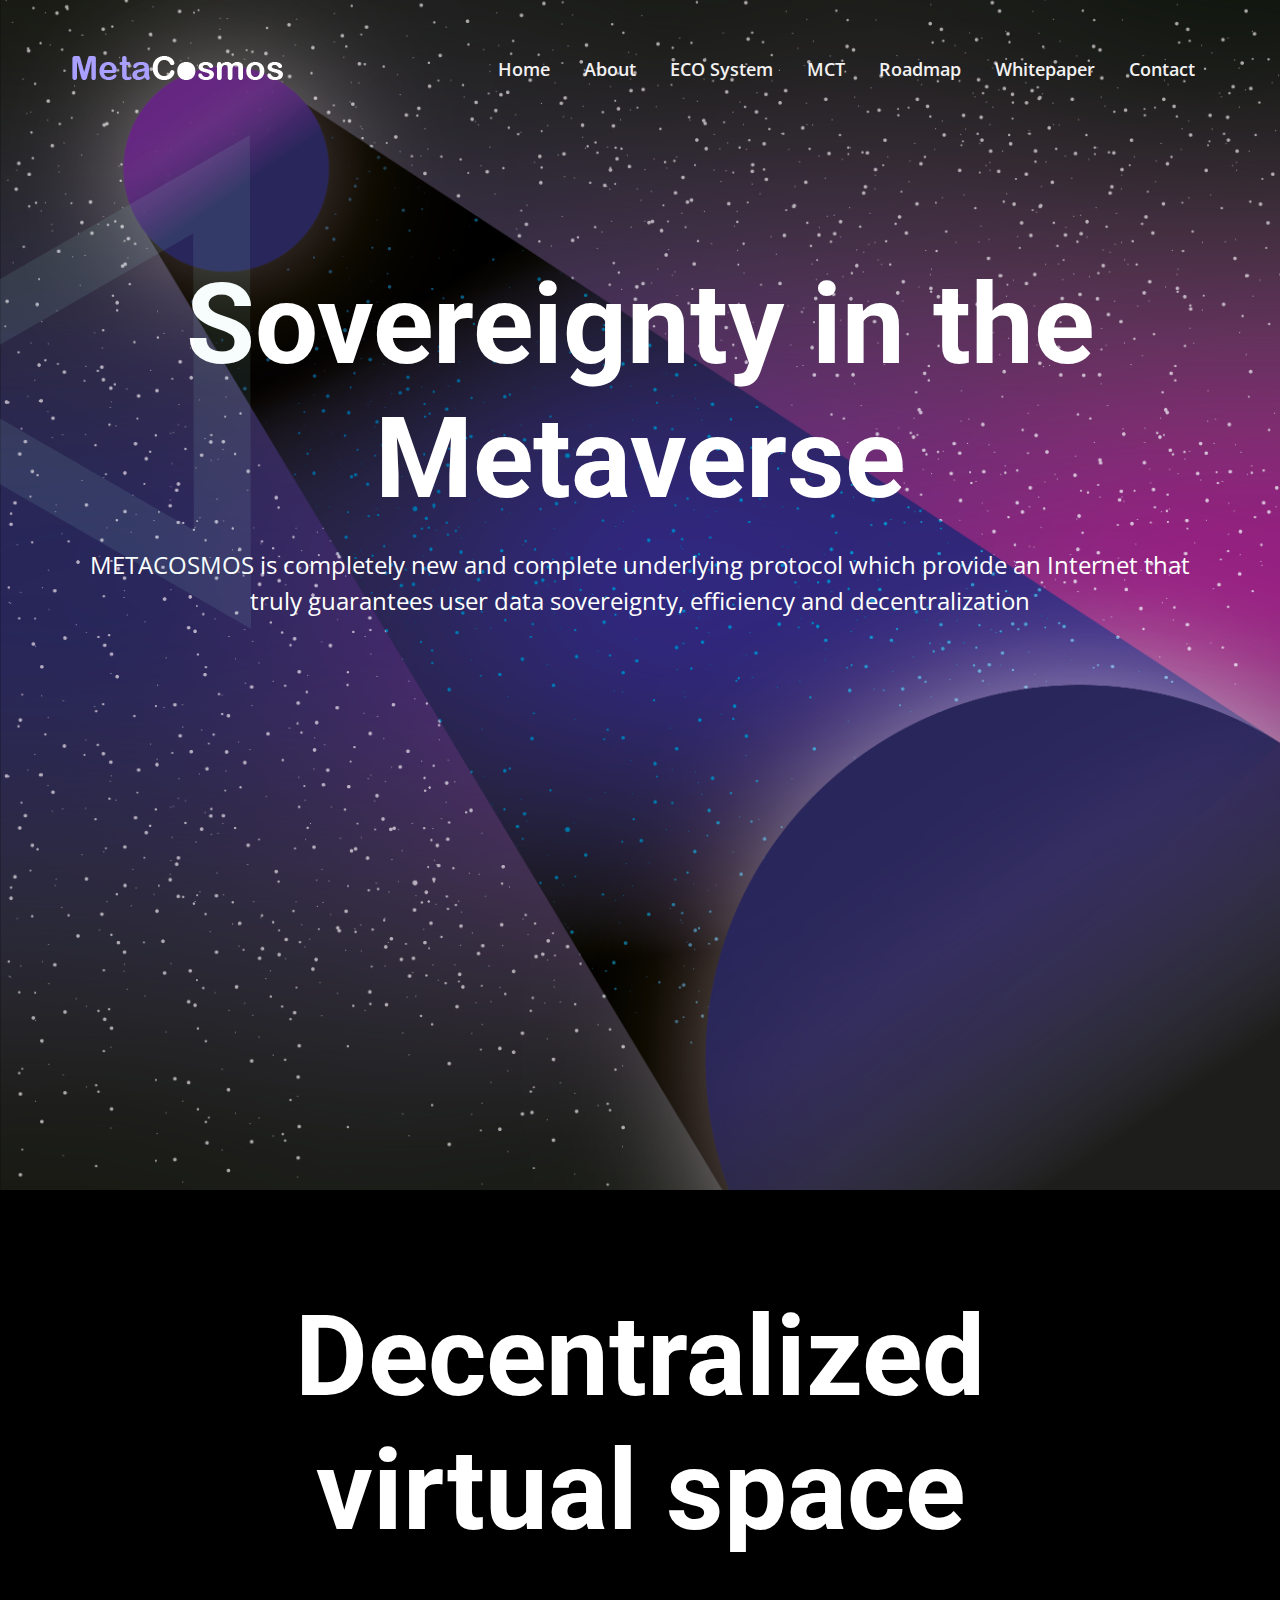
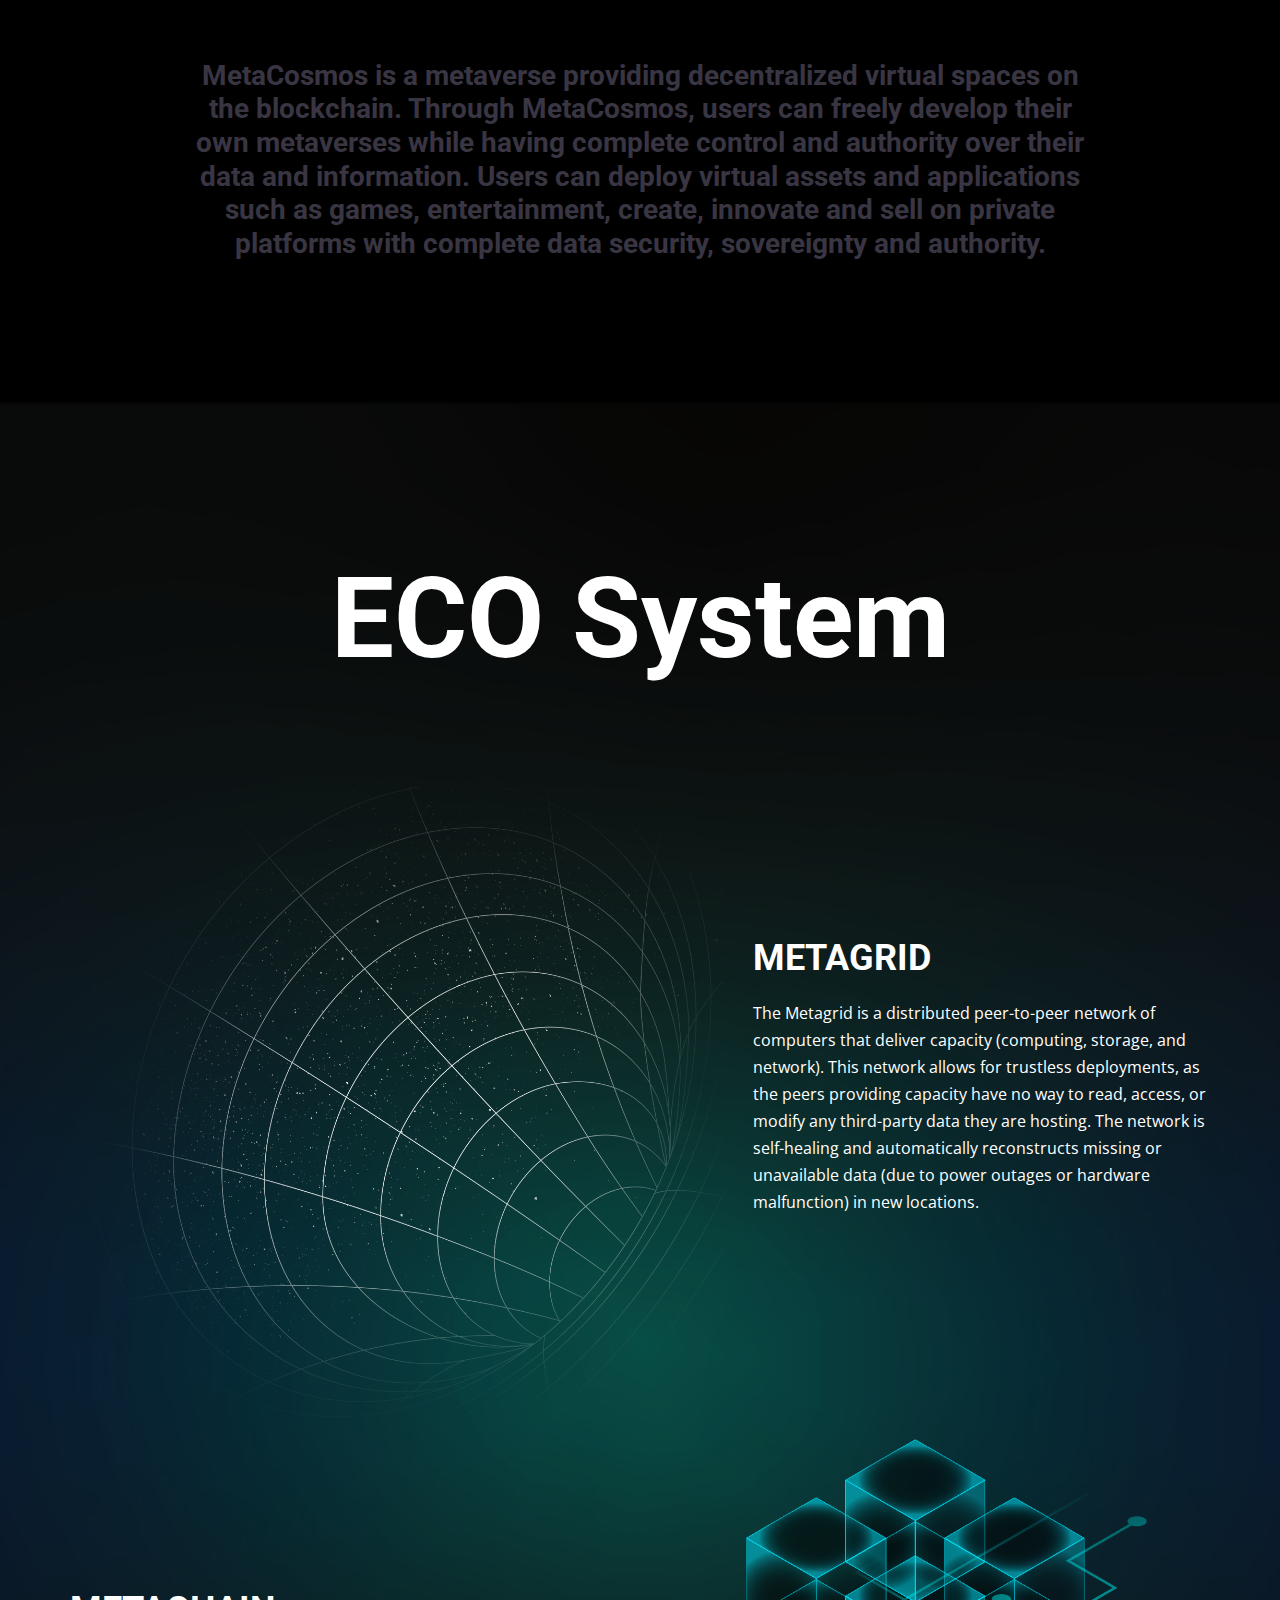
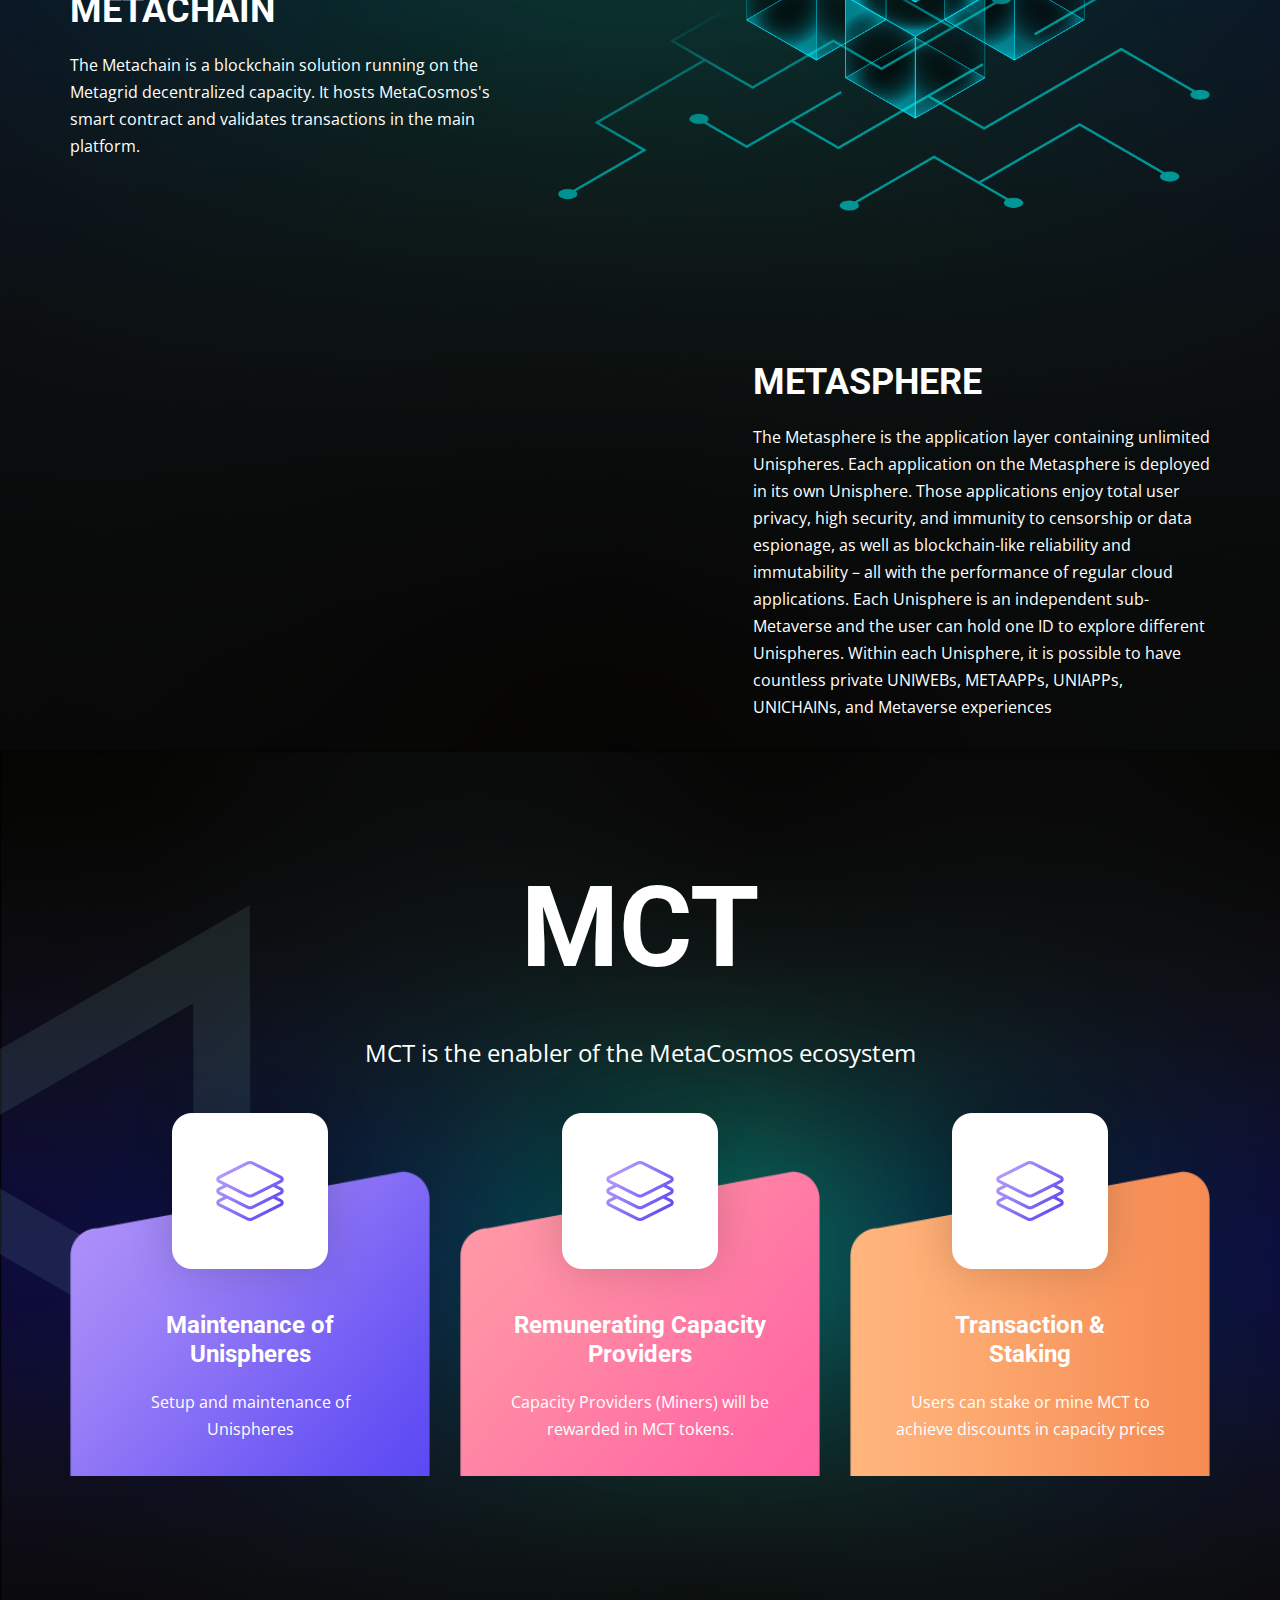
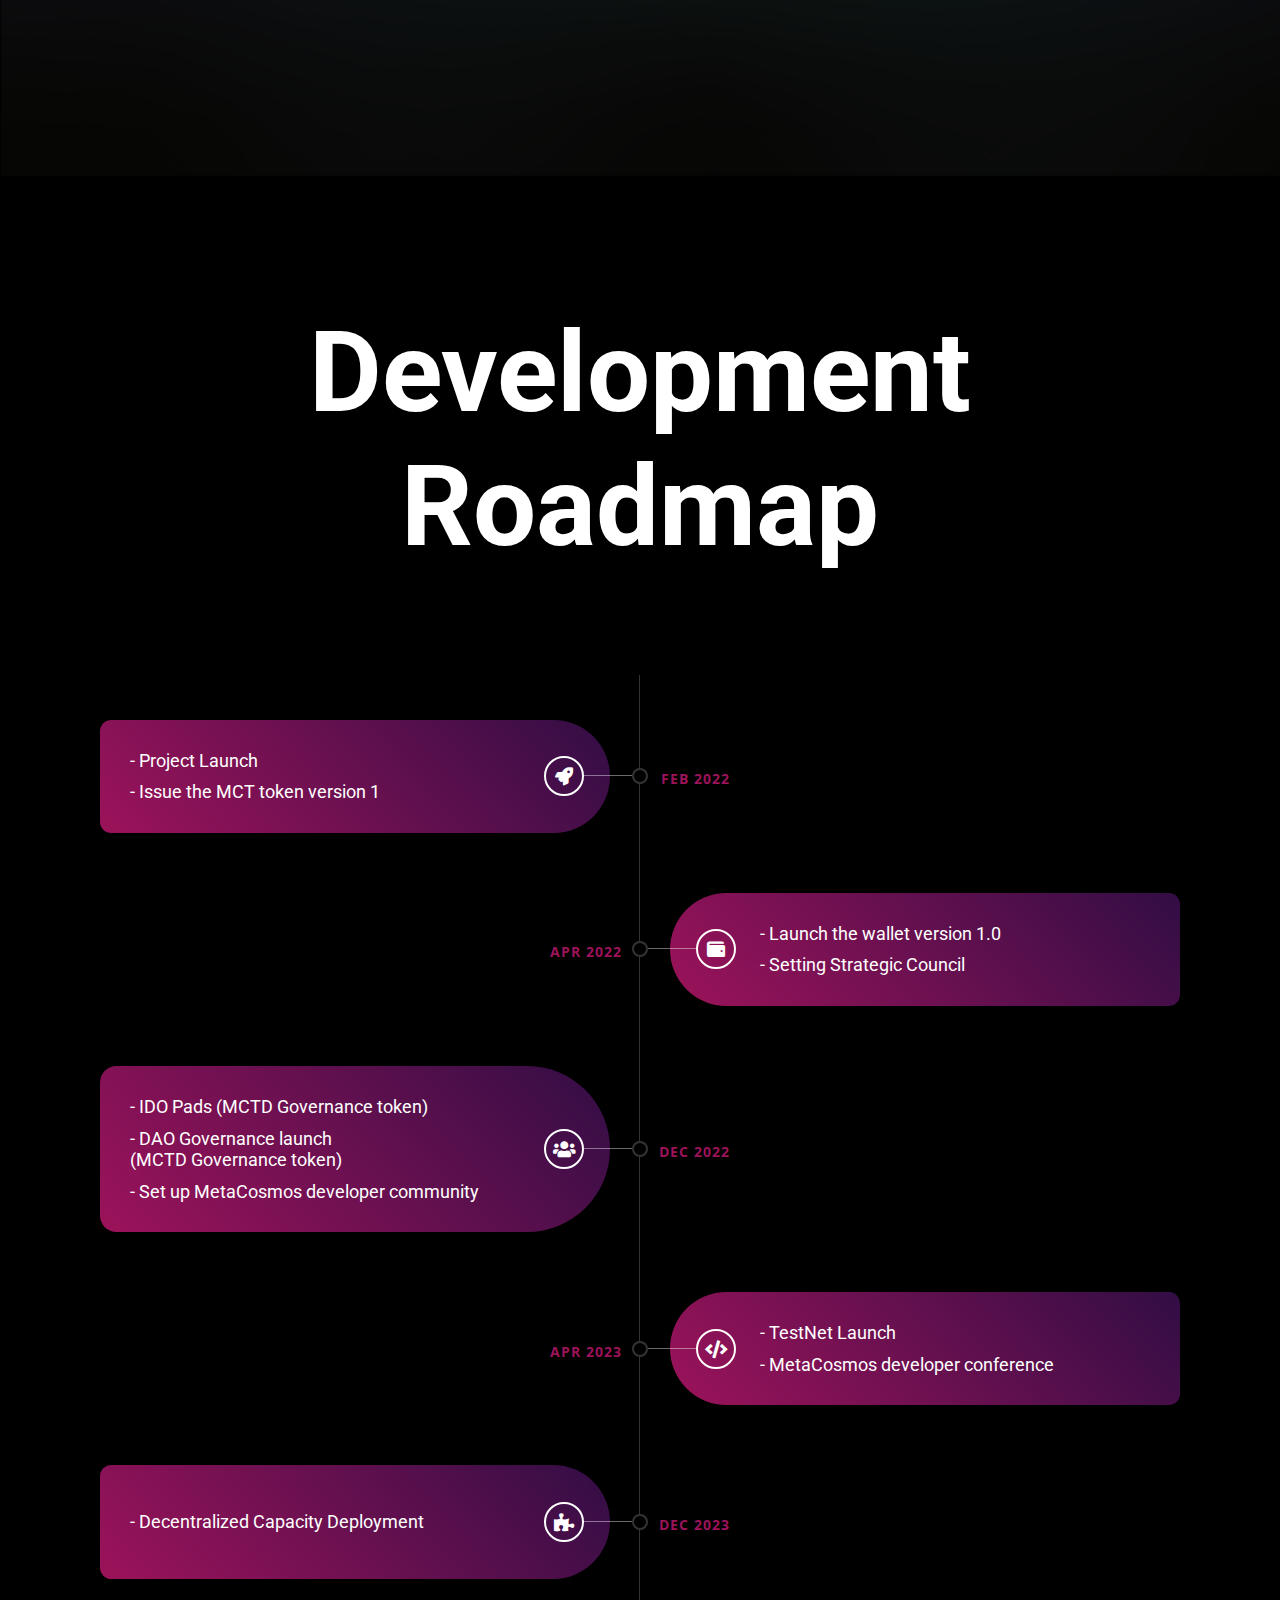
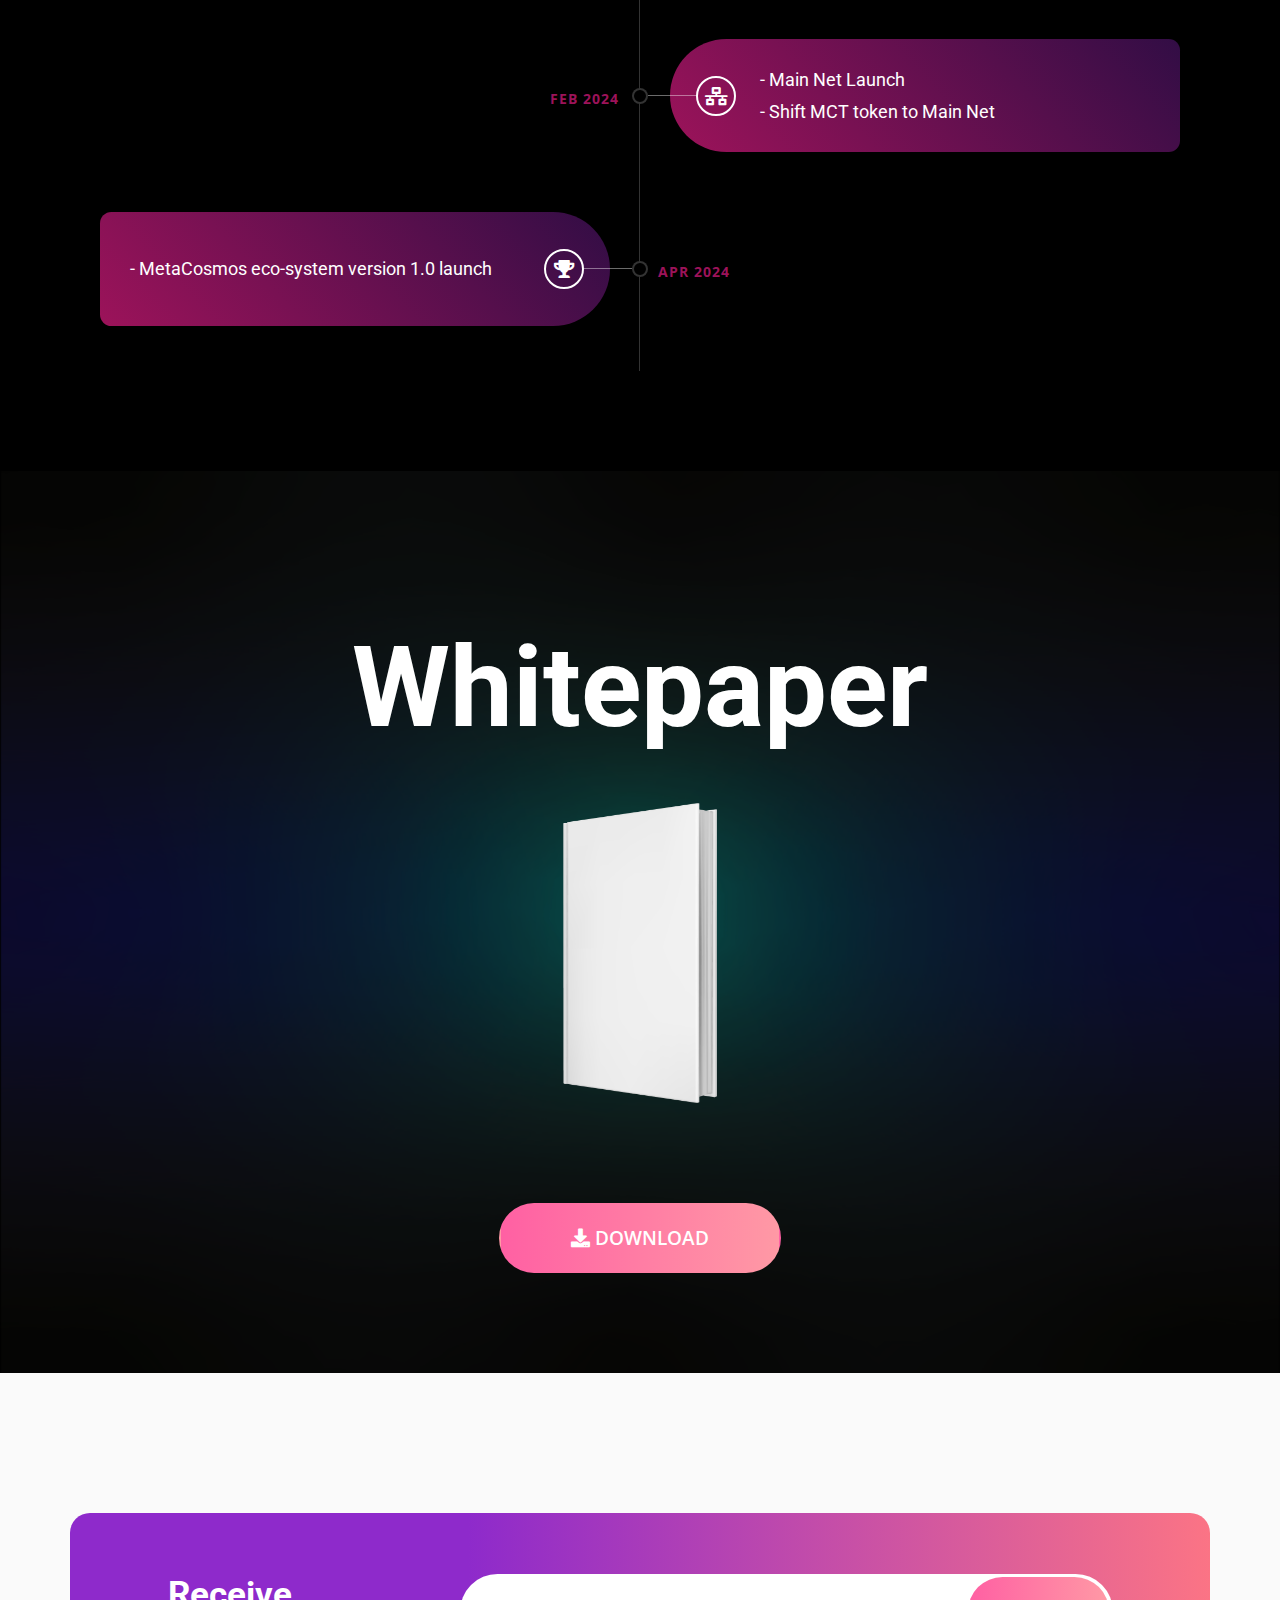
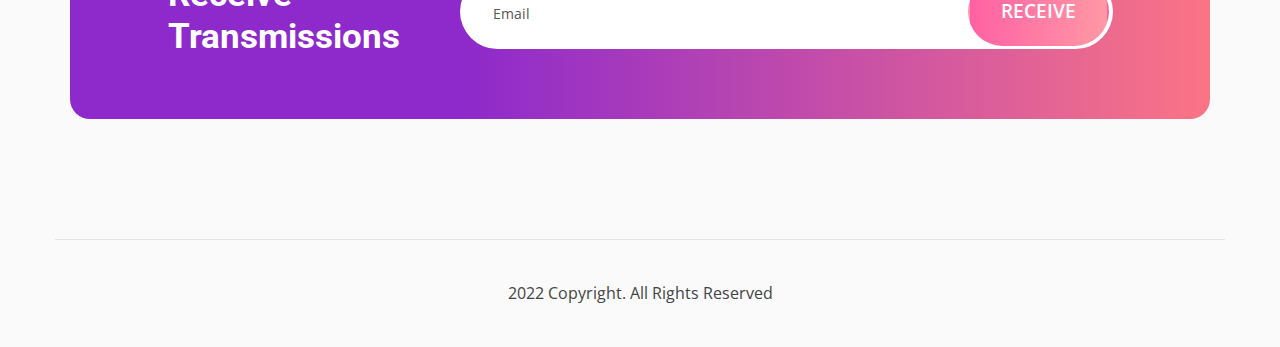
==== commit 4bb72d42: "finalized" ====
--- a/index.html
+++ b/index.html
@@ -14,7 +14,7 @@
     <link rel="stylesheet" href="css/default.css">
     <link rel="stylesheet" href="css/main.css">
     <link rel="stylesheet" href="css/responsive.css">
-    <title>Appri - App Landing HTML5 Template</title>
+    <title>Meta</title>
 </head>
 
 <body>
@@ -31,18 +31,16 @@
                         </div>
                     </div>
                     <div class="col-xl-10 col-lg-10">
-                        <div class="header-btn header-btn-3 pl-15 f-right d-none d-lg-block">
-                            <a href="#" class="btn "><i class="fa fa-file-pdf pr-3"></i> Whitepaper</a>
-                        </div>
                         <div class="main-menu f-right">
                             <nav id="mobile-menu">
                                 <ul>
                                     <li><a href="#home">Home</a></li>
                                     <li><a href="#about">About</a></li>
-                                    <li><a href="#pricing">Features</a></li>
+                                    <li><a href="#eco_system">ECO System</a></li>
+                                    <li><a href="#mct">MCT</a></li>
                                     <li><a href="#roadmap">Roadmap</a></li>
-                                    <li><a href="#roadmap">Whitepaper</a></li>
-                                    <li><a href="#faq">Contact</a></li>
+                                    <li><a href="#whitepaper">Whitepaper</a></li>
+                                    <li><a href="#contact">Contact</a></li>
                                 </ul>
                             </nav>
                         </div>
@@ -71,7 +69,7 @@
 
 
         <!-- slider-area end -->
-        <section class="pb-100 slider-area slider-height-3 position-relative"  style="background-size: cover;background-repeat: no-repeat">
+        <section id="about" class="pb-100 slider-area slider-height-3 position-relative"  style="background-size: cover;background-repeat: no-repeat">
             <div class="container">
                 <div class="row">
                     <div class="col-xl-10 offset-xl-1 col-lg-12 col-md-12">
@@ -88,7 +86,7 @@
 
 
 
-        <section id="work" class="how-works-area pt-150" data-background="img/slider/galaxy2.png" style="background-size: cover;background-repeat: no-repeat">
+        <section id="eco_system" class="how-works-area pt-150" data-background="img/slider/galaxy2.png" style="background-size: cover;background-repeat: no-repeat">
             <div class="shpae-wrapper shpae-wrapper-2">
                 <img class="shape d-none d-xl-block shape-01 heartbeat" src="img/shape/testimonial-shape-02.png" alt="">
                 <img class="shape d-none shape-02 heartbeat" src="img/shape/testimonial-shape-01.png" alt="">
@@ -104,7 +102,7 @@
                 <div class="row">
                     <div class="col-xl-7 col-lg-6">
                         <div class="how-work-img">
-                            <img src="img/bg/h-app-left.png" alt="">
+                            <img src="img/eco/1.png" alt="" class="w-100">
                         </div>
                     </div>
                     <div class="col-xl-5 col-lg-6">
@@ -123,14 +121,14 @@
                     </div>
                     <div class="col-xl-7 col-lg-6">
                         <div class="how-work-img">
-                            <img src="img/bg/h-app-right.png" alt="">
+                            <img src="img/eco/2.png" class="w-100" alt="">
                         </div>
                     </div>
                 </div>
                 <div class="row">
                     <div class="col-xl-7 col-lg-6">
                         <div class="how-work-img">
-                            <img src="img/bg/h-app-left.png" alt="">
+                            <img src="img/eco/3.png" class="w-100" alt="">
                         </div>
                     </div>
                     <div class="col-xl-5 col-lg-6">
@@ -144,34 +142,69 @@
         </section>
 
 
-        <section class="how-works-area how-works-area-3 pt-150">
-            <div class="container">
-                <div class="row">
-                    <div class="col-xl-6 col-lg-6">
-                        <div class="how-work-text how-work-text-3 pt-150">
-                            <div class="slider-text mb-100">
-                                <h2 class="text-white text-left mb-5">MCT</h2>
-                            </div>
-                            <p class="text-white">Enables you to define cross-channel profiles and improve audience essions per week there is no one type or way in our
-                                diverse community alienum phaedrum.</p>
-                            <a href="#" class="btn">Try it Free Now</a>
-                        </div>
-                    </div>
-                    <div class="col-xl-6 col-lg-6">
-                        <div class="how-work-img">
-                            <img src="img/sceenshots/home-img.png" alt="">
-                        </div>
-                    </div>
-                </div>
-            </div>
-        </section>
+        <section id="mct" class="features-area pt-110 pb-200" data-background="img/slider/galaxy3.png" style="background-size: cover;background-repeat: no-repeat">
+            <div class="shpae-wrapper shpae-wrapper-2">
+                <img class="shape d-none d-xl-block shape-01 heartbeat" src="img/shape/testimonial-shape-02.png" alt="">
+                <img class="shape d-none shape-02 heartbeat" src="img/shape/testimonial-shape-01.png" alt="">
+            </div>
+            <div class="container">
+                <div class="row">
+                    <div class="col-md-12">
+                        <div class="slider-text mb-100">
+                            <h2 class="text-center">MCT</h2>
+                         <!--   <h3 class="text-center text-white"> <span class="counter" style="font-size: 55px">5,000,000 </span> <br> MCT / MONTH</h3>-->
+                            <p class="text-center mt-40">MCT is the enabler of the MetaCosmos ecosystem</p>
+                        </div>
+                    </div>
+                </div>
+                <div class="row">
+                    <div class="col-xl-4 col-lg-4 col-md-6">
+                        <div class="single-features single-features2 text-center mb-100">
+                            <div class="features-icon feature-icon-2">
+                                <img src="img/icon/f-icons.png" alt="">
+                            </div>
+                            <div class="feature-text feature-2">
+                                <h3>Maintenance of Unispheres </h3>
+                                <p>Setup and maintenance of Unispheres
+                                </p>
+                            </div>
+                        </div>
+                    </div>
+                    <div class="col-xl-4 col-lg-4 col-md-6">
+                        <div class="single-features single-features2 single-features-bg text-center mb-30">
+                            <div class="features-icon feature-icon-2">
+                                <img src="img/icon/f-icons.png" alt="">
+                            </div>
+                            <div class="feature-text feature-2">
+                                <h3>Remunerating Capacity Providers</h3>
+                                <p>Capacity Providers (Miners) will be rewarded in MCT tokens.
+                                </p>
+                            </div>
+                        </div>
+                    </div>
+                    <div class="col-xl-4 col-lg-4 col-md-6">
+                        <div class="single-features single-features2 single-feature-bg text-center mb-30">
+                            <div class="features-icon feature-icon-2">
+                                <img src="img/icon/f-icons.png" alt="">
+                            </div>
+                            <div class="feature-text feature-2">
+                                <h3>Transaction & <br> Staking</h3>
+                                <p>Users can stake or mine MCT to achieve discounts in capacity prices
+                                </p>
+                            </div>
+                        </div>
+                    </div>
+                </div>
+            </div>
+        </section>
+
 
         <section class="fact-area mt-30 mb-100" id="roadmap">
             <div class="container">
                 <div class="row">
                     <div class="col-xl-12  col-lg-12 col-md-12">
                         <div class="slider-text mb-100">
-                            <h2 class="text-white text-center mb-5">Development Roadmap</h2>
+                            <h2 class="text-white text-center mb-5 pt-100">Development Roadmap</h2>
                         </div>
 
                         <div class="timeline">
@@ -239,16 +272,16 @@
 
 
 
-        <section class="how-works-area how-works-area-3 pt-150">
+        <section class="how-works-area how-works-area-3 pt-150" id="whitepaper" data-background="img/slider/galaxy2.png" style="background-size: cover;background-repeat: no-repeat">
             <div class="container">
                 <div class="row">
                     <div class="col-xl-12 col-lg-12">
                         <div class="slider-text mb-100">
                             <h2 class="text-white text-center mb-5">Whitepaper</h2>
-                            <div class="how-work-img">
-                                <img src="img/sceenshots/home-img.png" alt="">
-                            </div>
-                            <a href="#" class="btn mx-auto"><i class="fa fa-download"></i> Download</a>
+                            <div class="how-work-img w-100 pb-100">
+                                <img class="m-auto text-center d-block" src="img/brand/whitepaper.png" alt="" style="height: 300px">
+                            </div>
+                            <a href="MetaCosmos_White_Paper_V1.4.docx" download class="btn  d-block m-auto" style="width: min-content"><i class="fa fa-download"></i> Download</a>
                         </div>
                     </div>
                 </div>
@@ -257,7 +290,7 @@
 
 
         <!-- latest news -->
-        <section id="blog" class="latest-news-area pt-140">
+        <section id="contact" class="latest-news-area pt-140" >
             <div class="container">
                 <div class="row mb-120 row-margin">
                     <div class="col-xl-12 col-lg-12">
@@ -265,14 +298,14 @@
                             <div class="row">
                                 <div class="col-xl-2 col-lg-2 offset-lg-1">
                                     <div class="cta-area-title">
-                                        <h2>Subscribe Newsletter</h2>
+                                        <h2>Receive Transmissions</h2>
                                     </div>
                                 </div>
                                 <div class="col-xl-7 offset-xl-1 col-lg-7 offset-lg-1">
                                     <div class="cta-form text-center">
                                         <form action="#">
                                             <input type="email" placeholder="Email">
-                                            <button type="submit" class="btn btn-form">Subscribe Now</button>
+                                            <button type="submit" class="btn btn-form">Receive</button>
                                         </form>
                                     </div>
                                 </div>
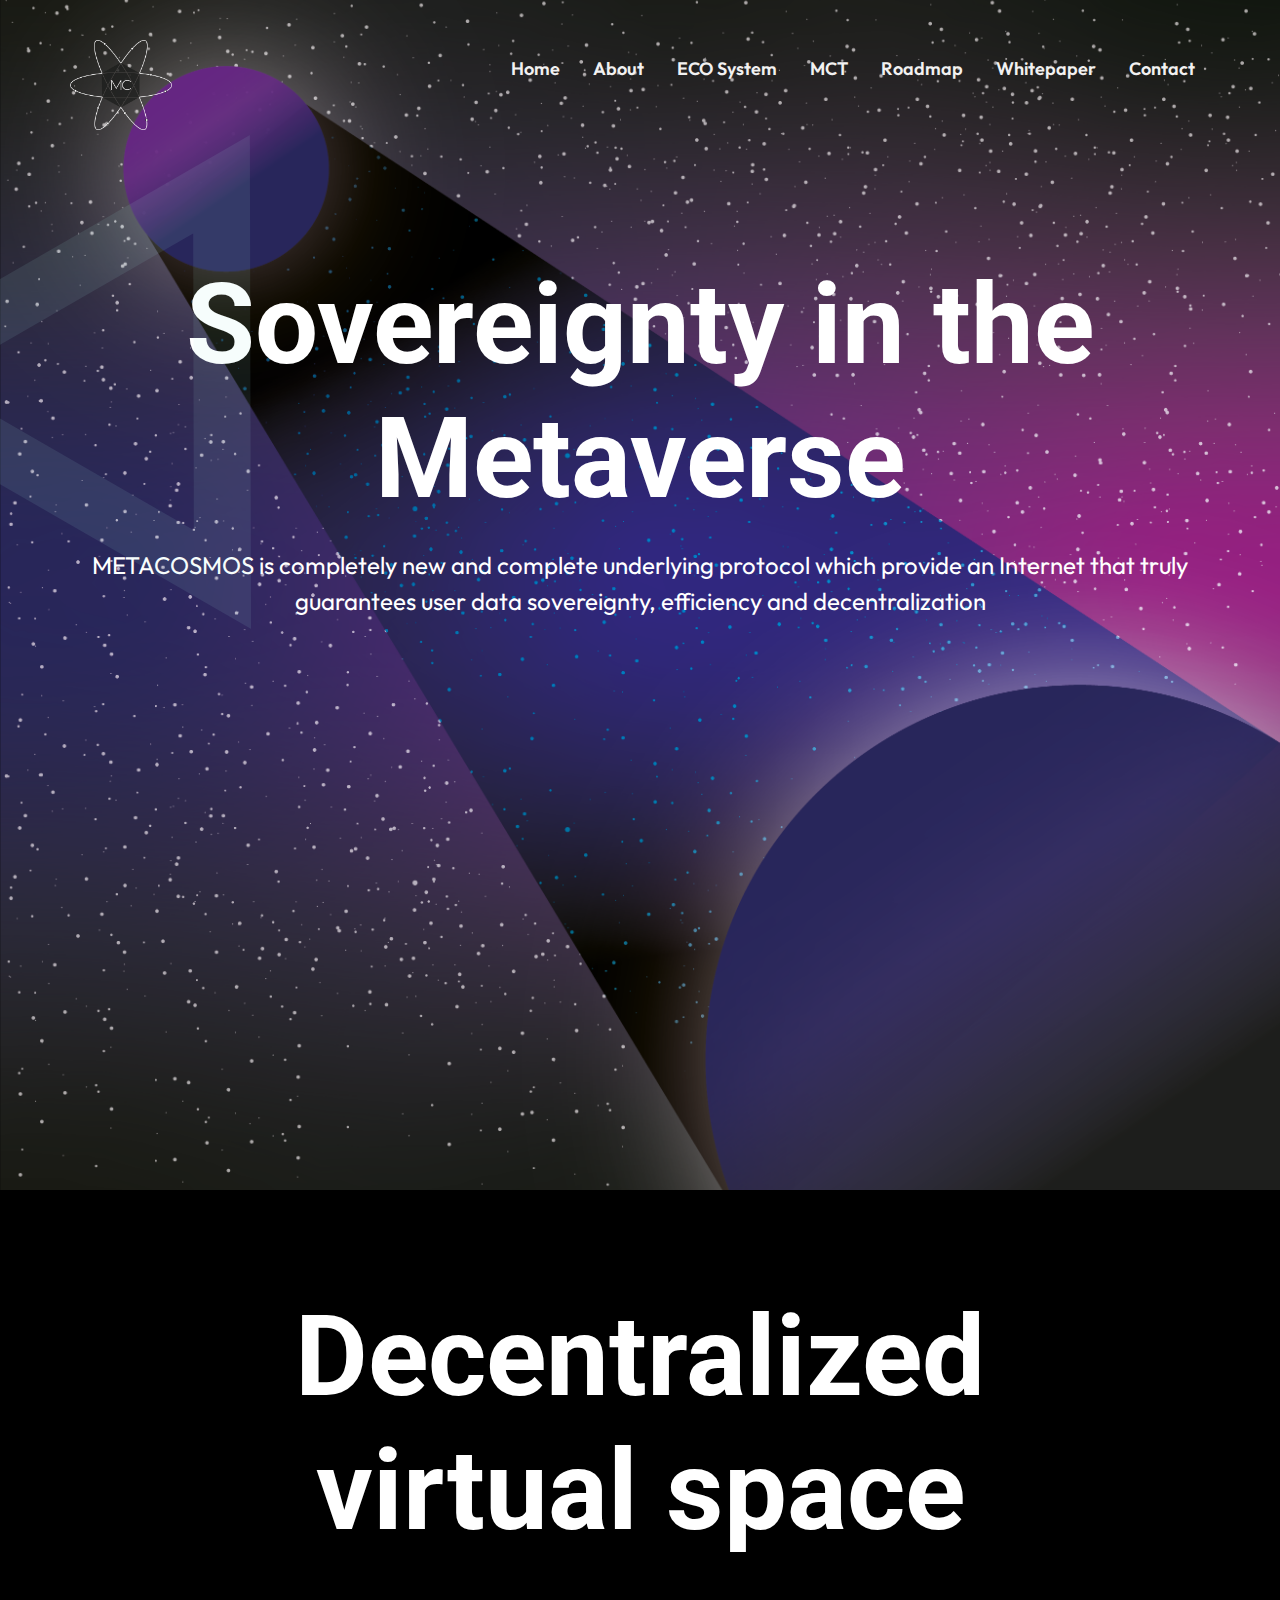
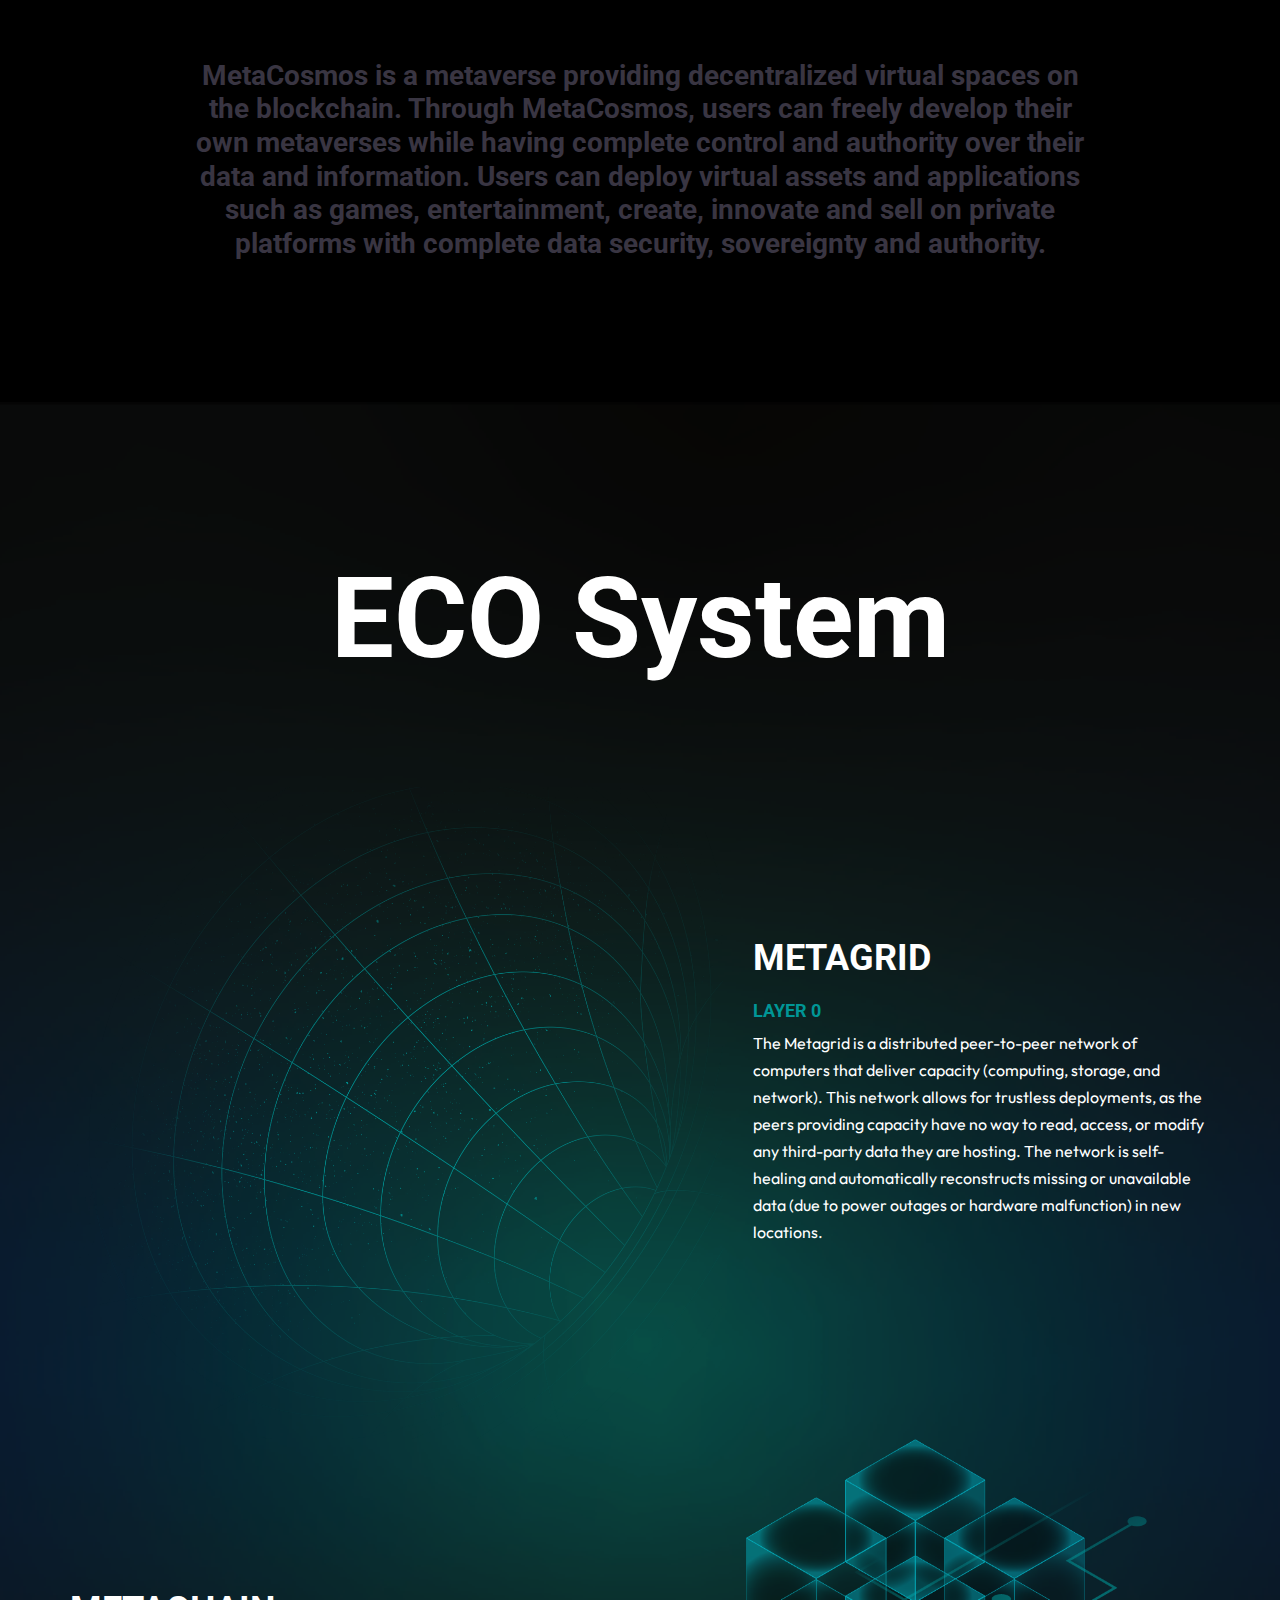
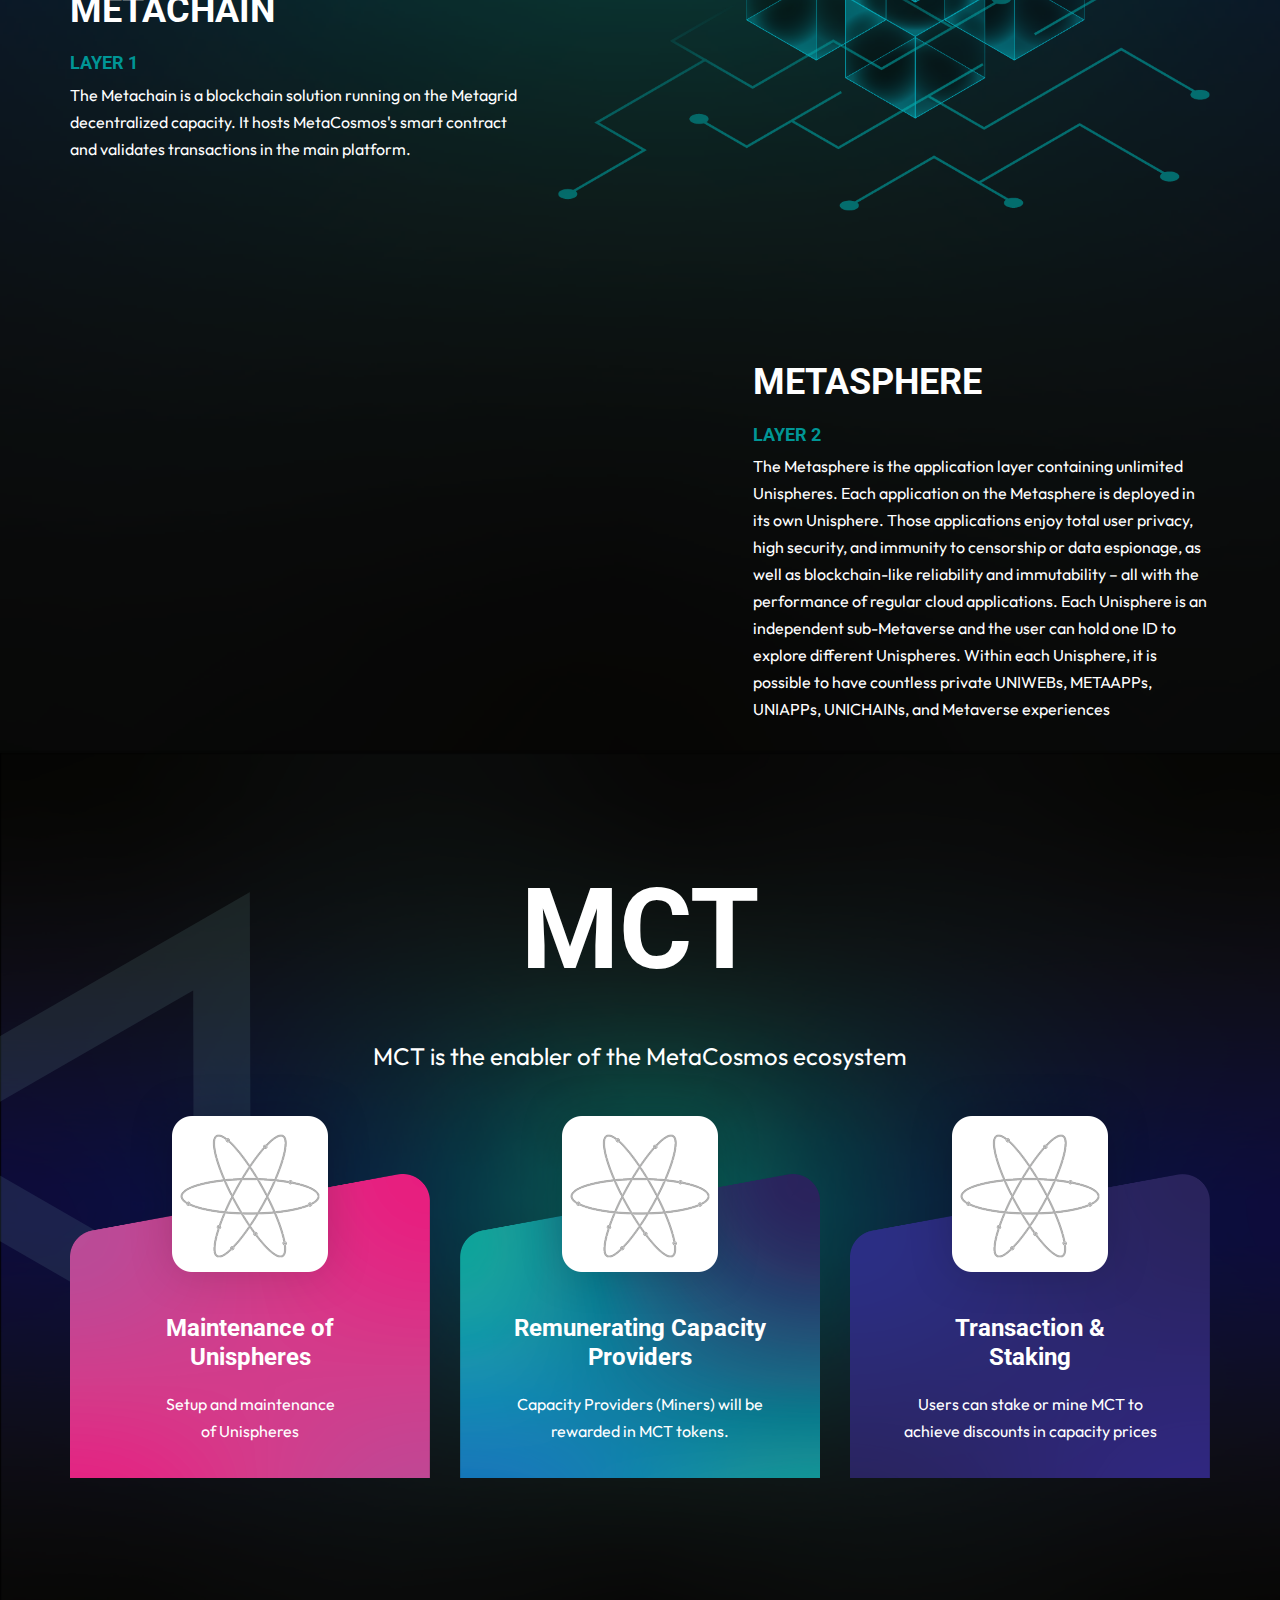
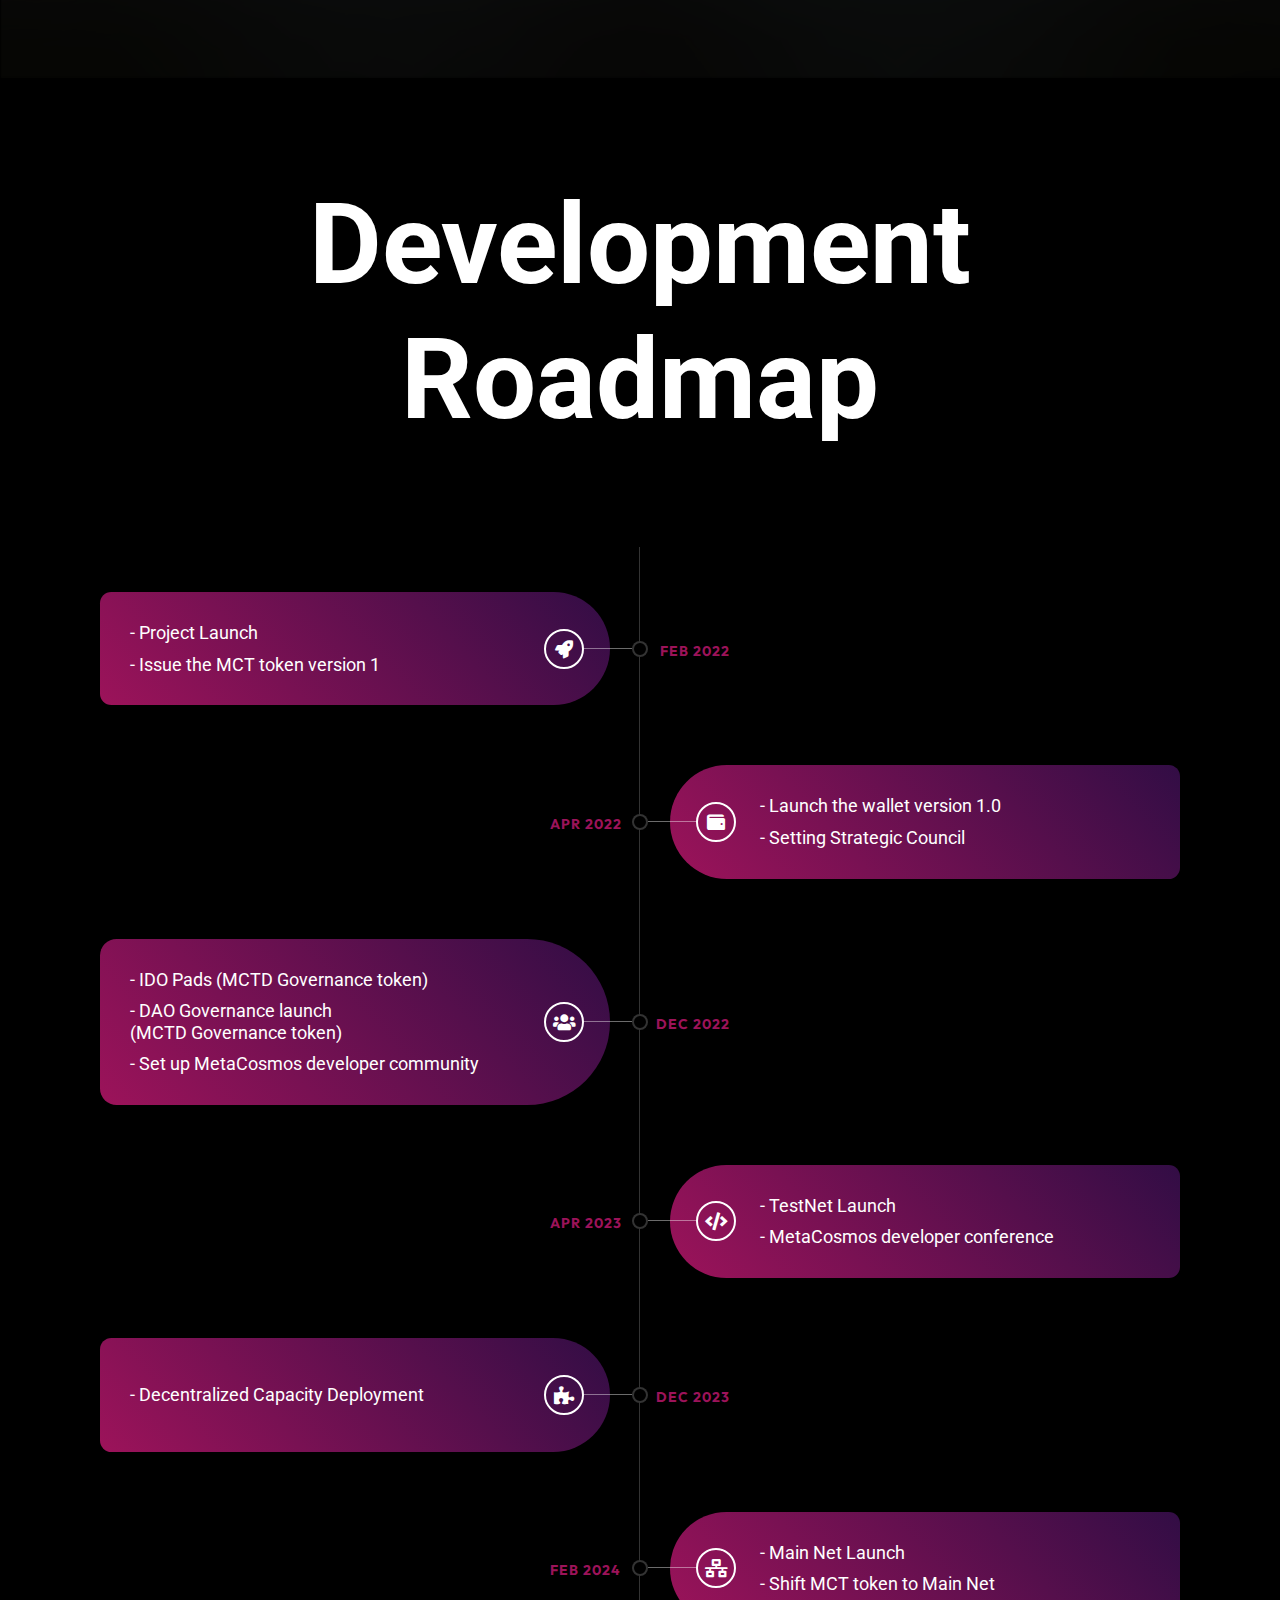
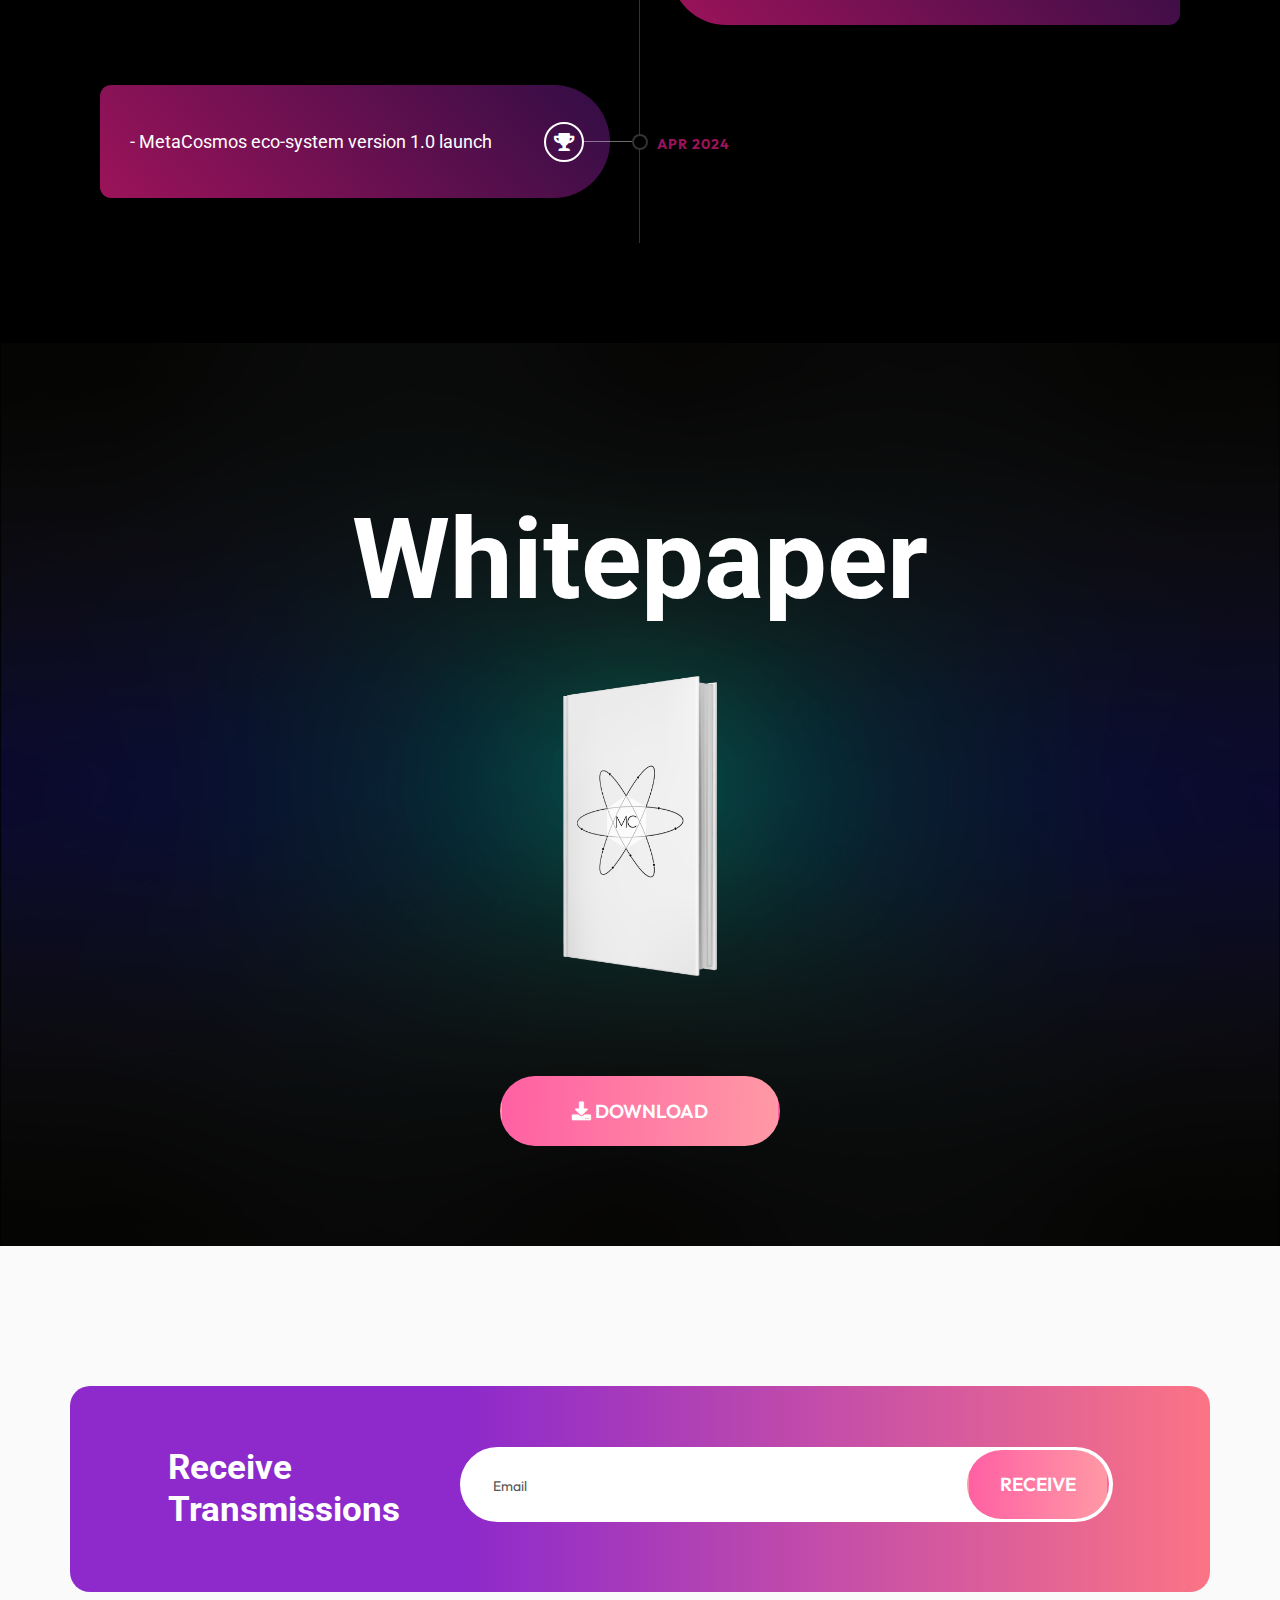
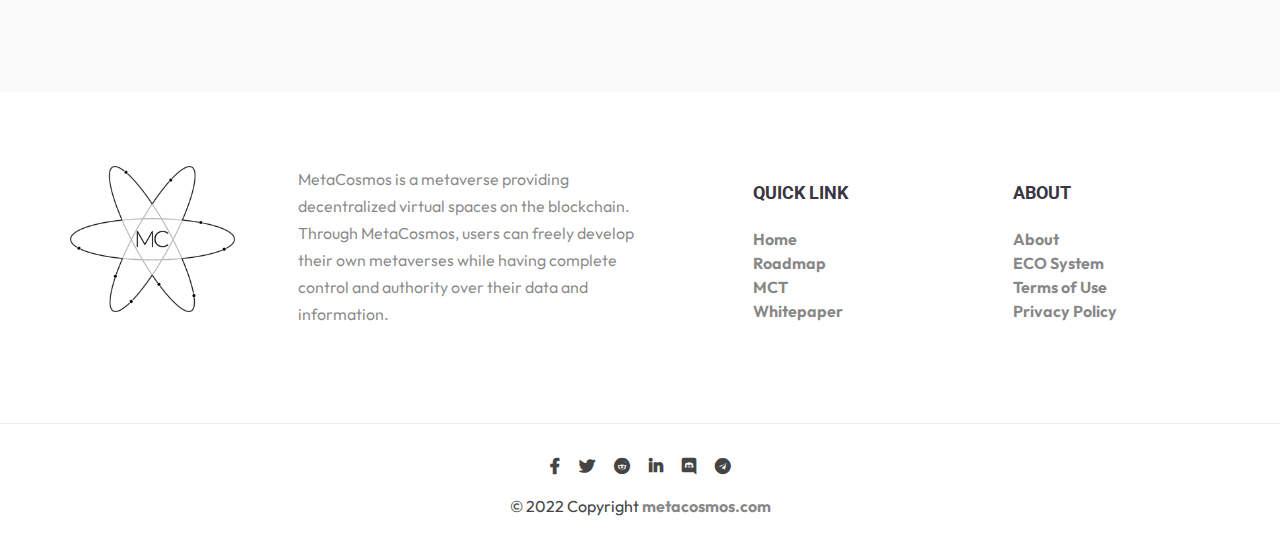
==== commit fa5b6eed: "modification001" ====
--- a/index.html
+++ b/index.html
@@ -14,7 +14,10 @@
     <link rel="stylesheet" href="css/default.css">
     <link rel="stylesheet" href="css/main.css">
     <link rel="stylesheet" href="css/responsive.css">
-    <title>Meta</title>
+    <link rel="preconnect" href="https://fonts.googleapis.com">
+    <link rel="preconnect" href="https://fonts.gstatic.com" crossorigin>
+    <link href="https://fonts.googleapis.com/css2?family=Outfit:wght@100;400;700&display=swap" rel="stylesheet">
+    <title>MetaCosmos</title>
 </head>
 
 <body>
@@ -27,7 +30,7 @@
                 <div class="row">
                     <div class="col-xl-2 col-lg-2 d-flex align-items-center">
                         <div class="logo">
-                            <a href="index.html"> <img src="img/logo/logo.png" alt=""> </a>
+                            <a href="index.html"> <img src="img/logo/logo-m.png" alt="" style="height: 90px"> </a>
                         </div>
                     </div>
                     <div class="col-xl-10 col-lg-10">
@@ -108,6 +111,7 @@
                     <div class="col-xl-5 col-lg-6">
                         <div class="how-work-text pt-150 mb-30">
                             <h3 class="text-white">METAGRID</h3>
+                            <h5 class="g-co">LAYER 0</h5>
                             <p class="text-white">The Metagrid is a distributed peer-to-peer network of computers that deliver capacity (computing, storage, and network). This network allows for trustless deployments, as the peers providing capacity have no way to read, access, or modify any third-party data they are hosting. The network is self-healing and automatically reconstructs missing or unavailable data (due to power outages or hardware malfunction) in new locations.</p>
                         </div>
                     </div>
@@ -116,6 +120,7 @@
                     <div class="col-xl-5 col-lg-6">
                         <div class="how-work-text pt-150 padding-how mb-30">
                             <h3 class="text-white">METACHAIN</h3>
+                            <h5 class="g-co">LAYER 1</h5>
                             <p class="text-white">The Metachain is a blockchain solution running on the Metagrid decentralized capacity. It hosts MetaCosmos's smart contract and validates transactions in the main platform.</p>
                         </div>
                     </div>
@@ -134,6 +139,7 @@
                     <div class="col-xl-5 col-lg-6">
                         <div class="how-work-text pt-150 mb-30">
                             <h3 class="text-white">METASPHERE</h3>
+                            <h5 class="g-co">LAYER 2</h5>
                             <p class="text-white"> The Metasphere is the application layer containing unlimited Unispheres. Each application on the Metasphere is deployed in its own Unisphere. Those applications enjoy total user privacy, high security, and immunity to censorship or data espionage, as well as blockchain-like reliability and immutability – all with the performance of regular cloud applications. Each Unisphere is an independent sub-Metaverse and the user can hold one ID to explore different Unispheres. Within each Unisphere, it is possible to have countless private UNIWEBs, METAAPPs, UNIAPPs, UNICHAINs, and Metaverse experiences</p>
                         </div>
                     </div>
@@ -142,7 +148,7 @@
         </section>
 
 
-        <section id="mct" class="features-area pt-110 pb-200" data-background="img/slider/galaxy3.png" style="background-size: cover;background-repeat: no-repeat">
+        <section id="mct" class="features-area pt-110 pb-100" data-background="img/slider/galaxy3.png" style="background-size: cover;background-repeat: no-repeat">
             <div class="shpae-wrapper shpae-wrapper-2">
                 <img class="shape d-none d-xl-block shape-01 heartbeat" src="img/shape/testimonial-shape-02.png" alt="">
                 <img class="shape d-none shape-02 heartbeat" src="img/shape/testimonial-shape-01.png" alt="">
@@ -165,7 +171,7 @@
                             </div>
                             <div class="feature-text feature-2">
                                 <h3>Maintenance of Unispheres </h3>
-                                <p>Setup and maintenance of Unispheres
+                                <p>Setup and maintenance <br> of Unispheres
                                 </p>
                             </div>
                         </div>
@@ -199,7 +205,7 @@
         </section>
 
 
-        <section class="fact-area mt-30 mb-100" id="roadmap">
+        <section class="fact-area mb-100" id="roadmap">
             <div class="container">
                 <div class="row">
                     <div class="col-xl-12  col-lg-12 col-md-12">
@@ -290,9 +296,9 @@
 
 
         <!-- latest news -->
-        <section id="contact" class="latest-news-area pt-140" >
-            <div class="container">
-                <div class="row mb-120 row-margin">
+        <section id="contact" class="latest-news-area pt-140 pb-100" >
+            <div class="container">
+                <div class="row">
                     <div class="col-xl-12 col-lg-12">
                         <div class="cta-area bg-testimonial1">
                             <div class="row">
@@ -313,17 +319,122 @@
                         </div>
                     </div>
                 </div>
-                <div class="row apps-bottom">
-                    <div class="col-md-12">
-                        <div class="footer text-center pt-40 pb-40">
-                            <p>2022 Copyright. All Rights Reserved</p>
-                        </div>
-                    </div>
-                </div>
             </div>
         </section>
         <!-- latest news end -->
     </main>
+
+    <!-- Footer -->
+    <footer class="page-footer font-small stylish-color-dark pt-4 ">
+
+        <!-- Footer Links -->
+        <div class="container text-center text-md-left pt-50 pb-50">
+
+            <!-- Grid row -->
+            <div class="row">
+
+                <!-- Grid column -->
+                <div class="col-md-2">
+                    <a href="index.html"> <img src="img/logo/logo-dark.png" alt="" class="w-100"> </a>
+                </div>
+                <div class="col-md-4 mx-auto">
+                    <p>MetaCosmos is a metaverse providing decentralized virtual spaces on the blockchain. Through MetaCosmos, users can freely develop their own metaverses while having complete control and authority over their data and information.</p>
+                </div>
+                <div class="col-md-2 mx-auto">
+
+                    <!-- Links -->
+                    <h5 class="font-weight-bold text-uppercase mt-3 mb-4">Quick Link</h5>
+
+                    <ul class="list-unstyled">
+                        <li>
+                            <a href="#home">Home</a>
+                        </li>
+                        <li>
+                            <a href="#roadmap">Roadmap</a>
+                        </li>
+                        <li>
+                            <a href="#mct">MCT</a>
+                        </li>
+                        <li>
+                            <a href="#whitepaper">Whitepaper</a>
+                        </li>
+                    </ul>
+
+                </div>
+
+                <div class="col-md-2 mx-auto">
+
+                    <!-- Links -->
+                    <h5 class="font-weight-bold text-uppercase mt-3 mb-4">About</h5>
+
+                    <ul class="list-unstyled">
+                        <li>
+                            <a href="#about">About</a>
+                        </li>
+                        <li>
+                            <a href="#eco_system">ECO System</a>
+                        </li>
+                        <li>
+                            <a href="#">Terms of Use</a>
+                        </li>
+                        <li>
+                            <a href="#">Privacy Policy</a>
+                        </li>
+                    </ul>
+
+                </div>
+                <!-- Grid column -->
+
+            </div>
+            <!-- Grid row -->
+
+        </div>
+        <!-- Footer Links -->
+
+        <hr>
+        <!-- Social buttons -->
+        <ul class="list-unstyled list-inline text-center">
+            <li class="list-inline-item">
+                <a class="btn-floating btn-fb mx-1">
+                    <i class="fab fa-facebook-f"> </i>
+                </a>
+            </li>
+            <li class="list-inline-item">
+                <a class="btn-floating btn-tw mx-1">
+                    <i class="fab fa-twitter"> </i>
+                </a>
+            </li>
+            <li class="list-inline-item">
+                <a class="btn-floating btn-gplus mx-1">
+                    <i class="fab fa-reddit"> </i>
+                </a>
+            </li>
+            <li class="list-inline-item">
+                <a class="btn-floating btn-li mx-1">
+                    <i class="fab fa-linkedin-in"> </i>
+                </a>
+            </li>
+            <li class="list-inline-item">
+                <a class="btn-floating btn-dribbble mx-1">
+                    <i class="fab fa-discord"> </i>
+                </a>
+            </li>
+            <li class="list-inline-item">
+                <a class="btn-floating btn-dribbble mx-1">
+                    <i class="fab fa-telegram"> </i>
+                </a>
+            </li>
+        </ul>
+        <!-- Social buttons -->
+
+        <!-- Copyright -->
+        <div class="footer-copyright text-center py-3">© 2022 Copyright
+            <a href="https://mdbootstrap.com/"> metacosmos.com</a>
+        </div>
+        <!-- Copyright -->
+
+    </footer>
+    <!-- Footer -->
 
 
     <!-- js here -->
--- a/css/main.css
+++ b/css/main.css
@@ -28,7 +28,7 @@
 @import url('https://fonts.googleapis.com/css?family=Open+Sans:400,600,700|Roboto:400,500,700&display=swap');
 
 body {
-	font-family: 'Open Sans', sans-serif;
+	font-family: 'Outfit', sans-serif;
 	font-weight: normal;
 	font-style: normal;
 	color: #444;
@@ -1803,7 +1803,23 @@
 	line-height: 22px;
 	color: #ffffff;
 }
-
+.g-co{
+	color: #009696 !important;
+}
+.sticky img{
+	transition-duration: 0.5s;
+	height: 60px !important;
+}
+.stylish-color-dark{
+	background: #ffffff;
+}
+.page-footer a{
+	color: rgba(0, 0, 0, 0.47);
+	font-weight: bold;
+}
+.page-footer p{
+	color: rgba(0, 0, 0, 0.47);
+}
 @media (max-width: 767.98px) {
 	.timeline::after {
 		left: 90px;
--- a/css/responsive.css
+++ b/css/responsive.css
@@ -111,7 +111,6 @@
 	}
 
 	.how-work-img img {
-		max-width: 100%;
 	}
 
 	/* page 3 */
@@ -232,7 +231,7 @@
 	}
 
 	.how-work-img img {
-		width: 100%;
+
 	}
 
 	.how-work-text {
@@ -485,7 +484,9 @@
 
 /* small mobile (XS) :320px. */
 @media (max-width: 767px) {
-
+.logo img{
+	height: 60px !important;
+}
 .slider-content-space {
 	padding-top: 170px;
 }
@@ -641,7 +642,7 @@
 }
 
 	.how-work-img img {
-		width: 100%;
+
 	}
 
 
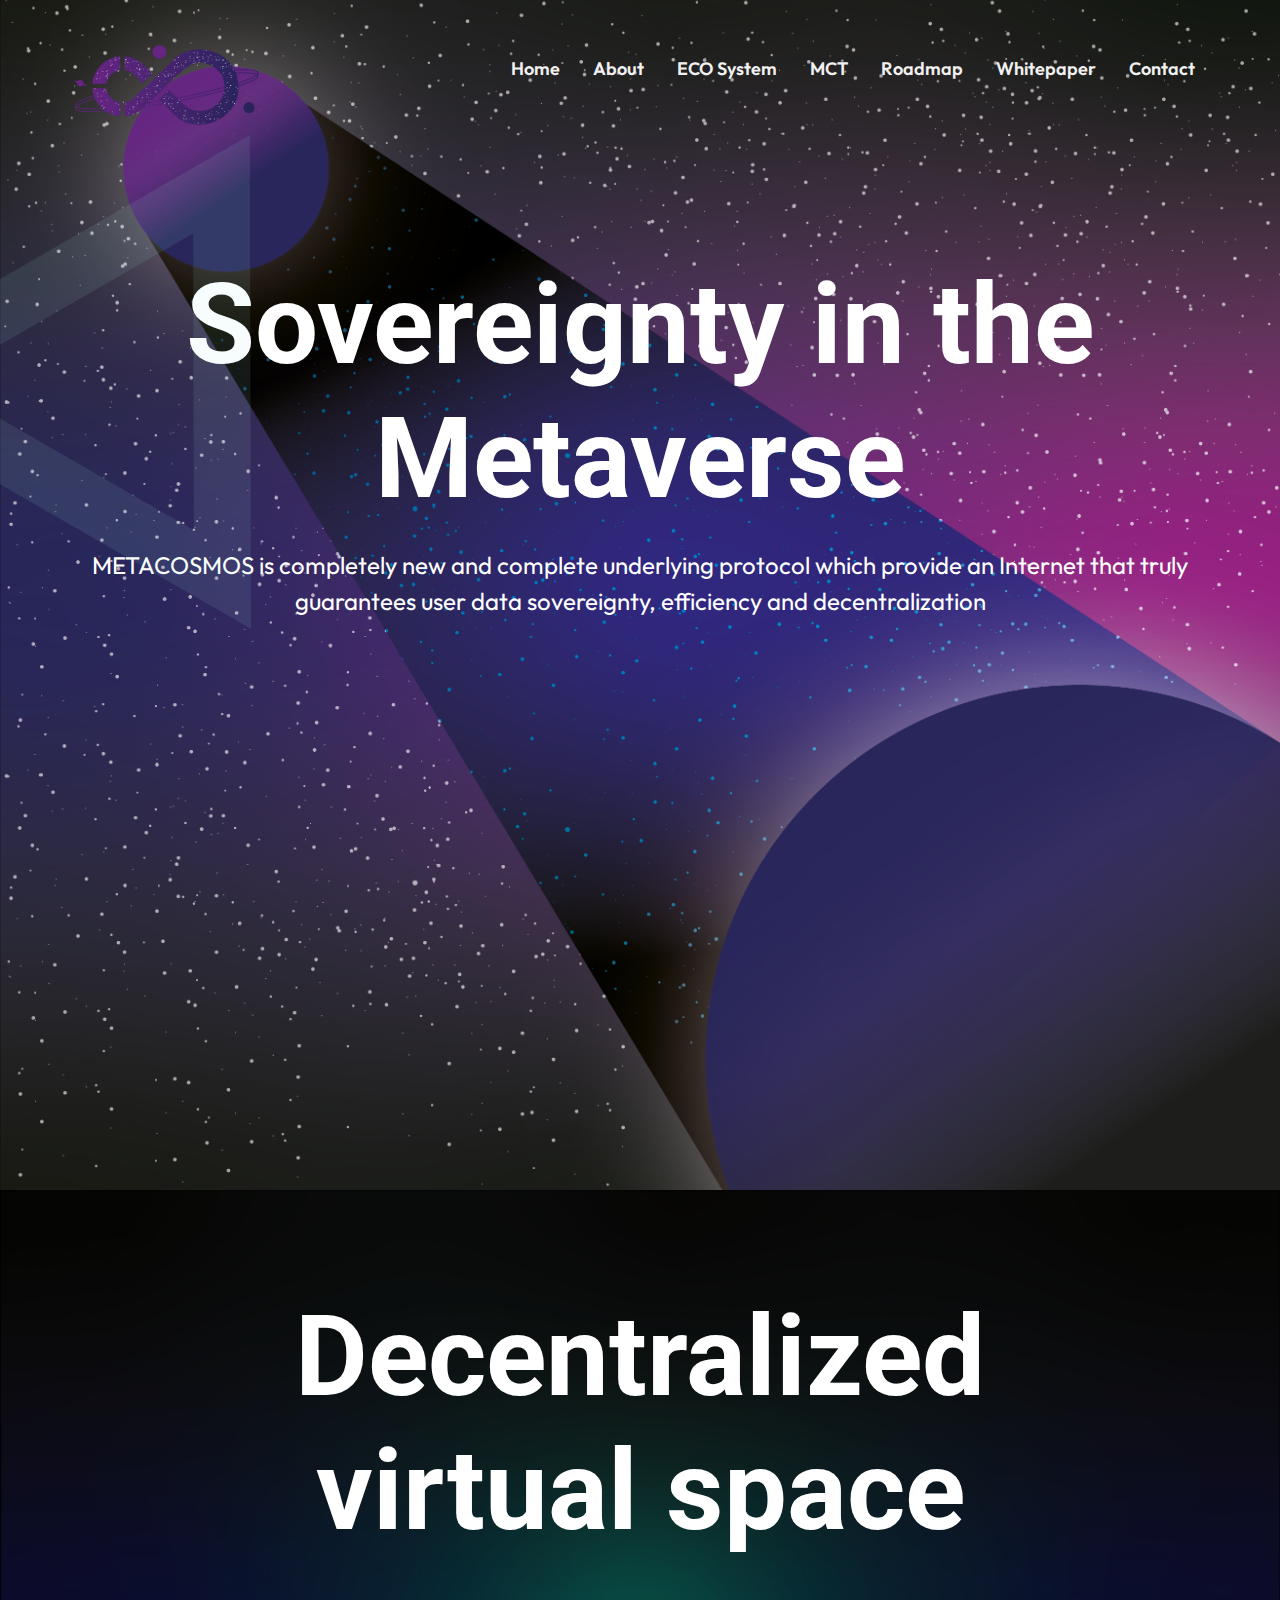
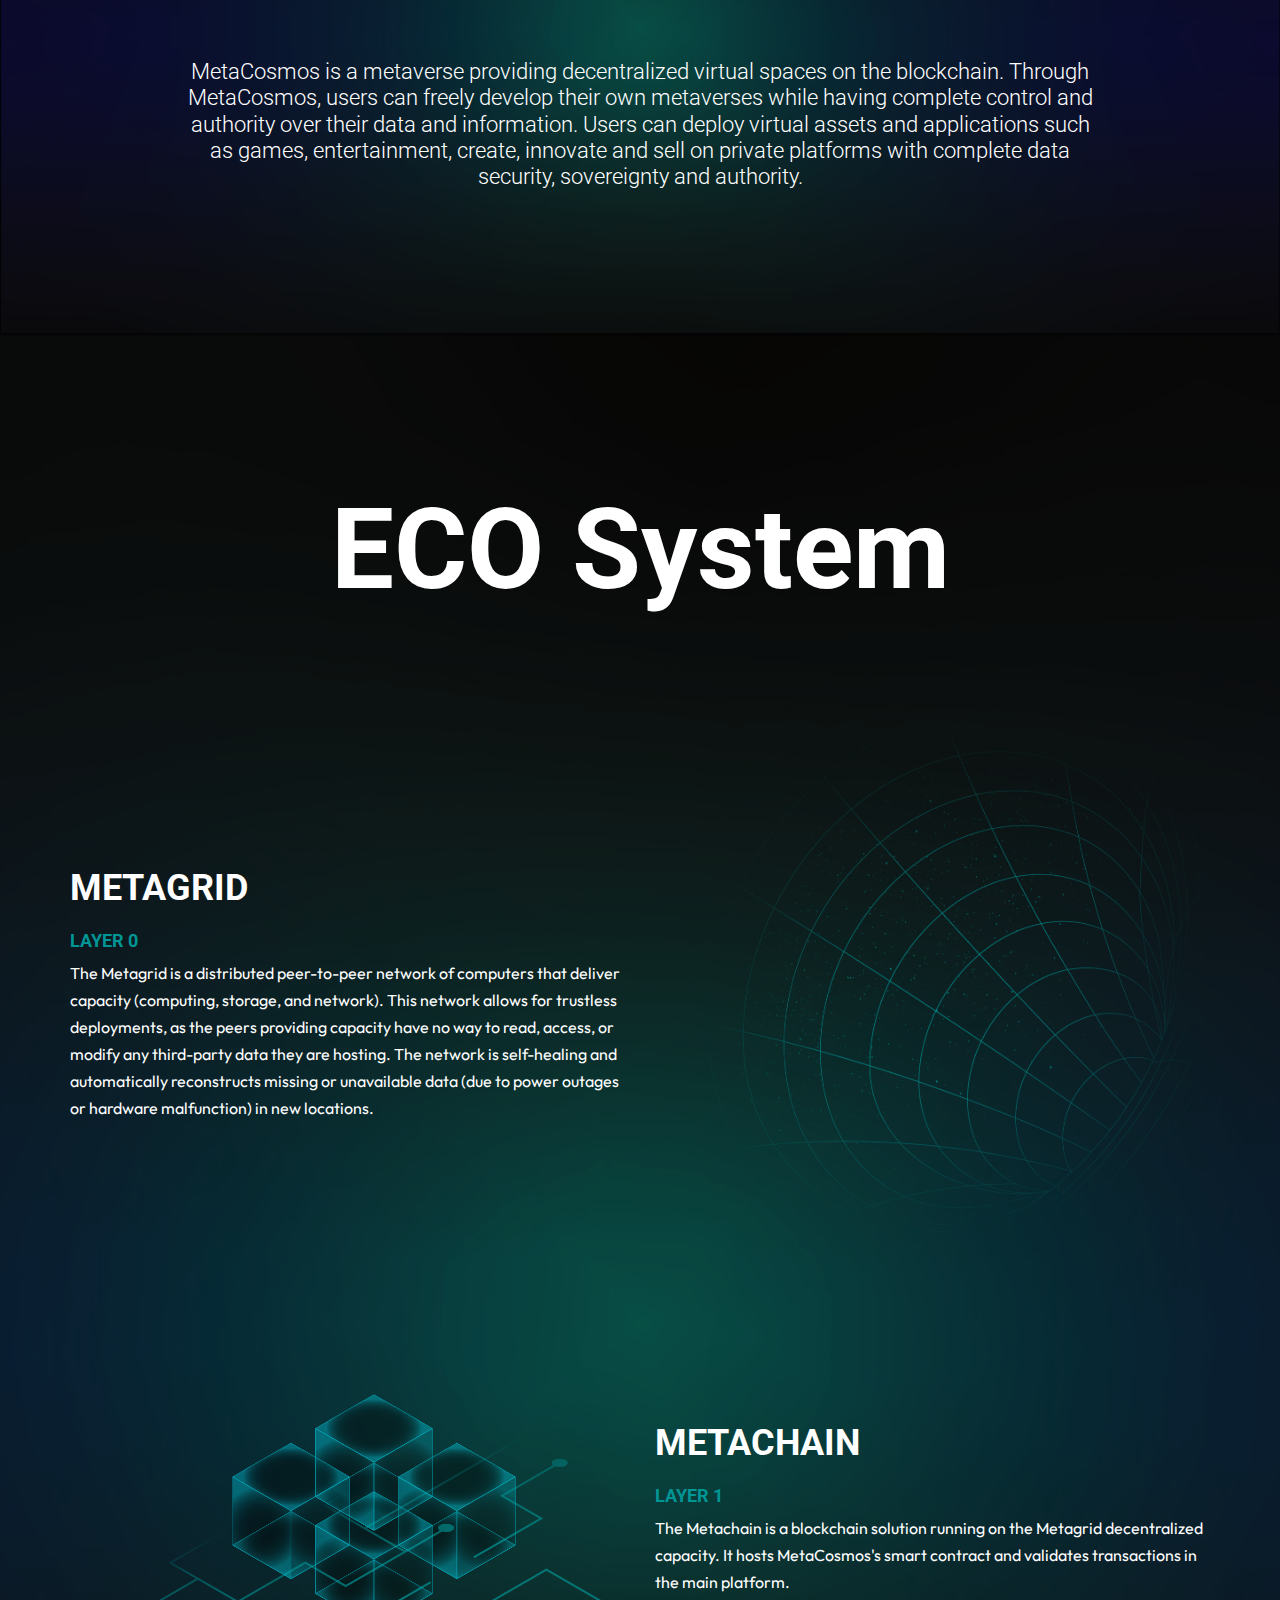
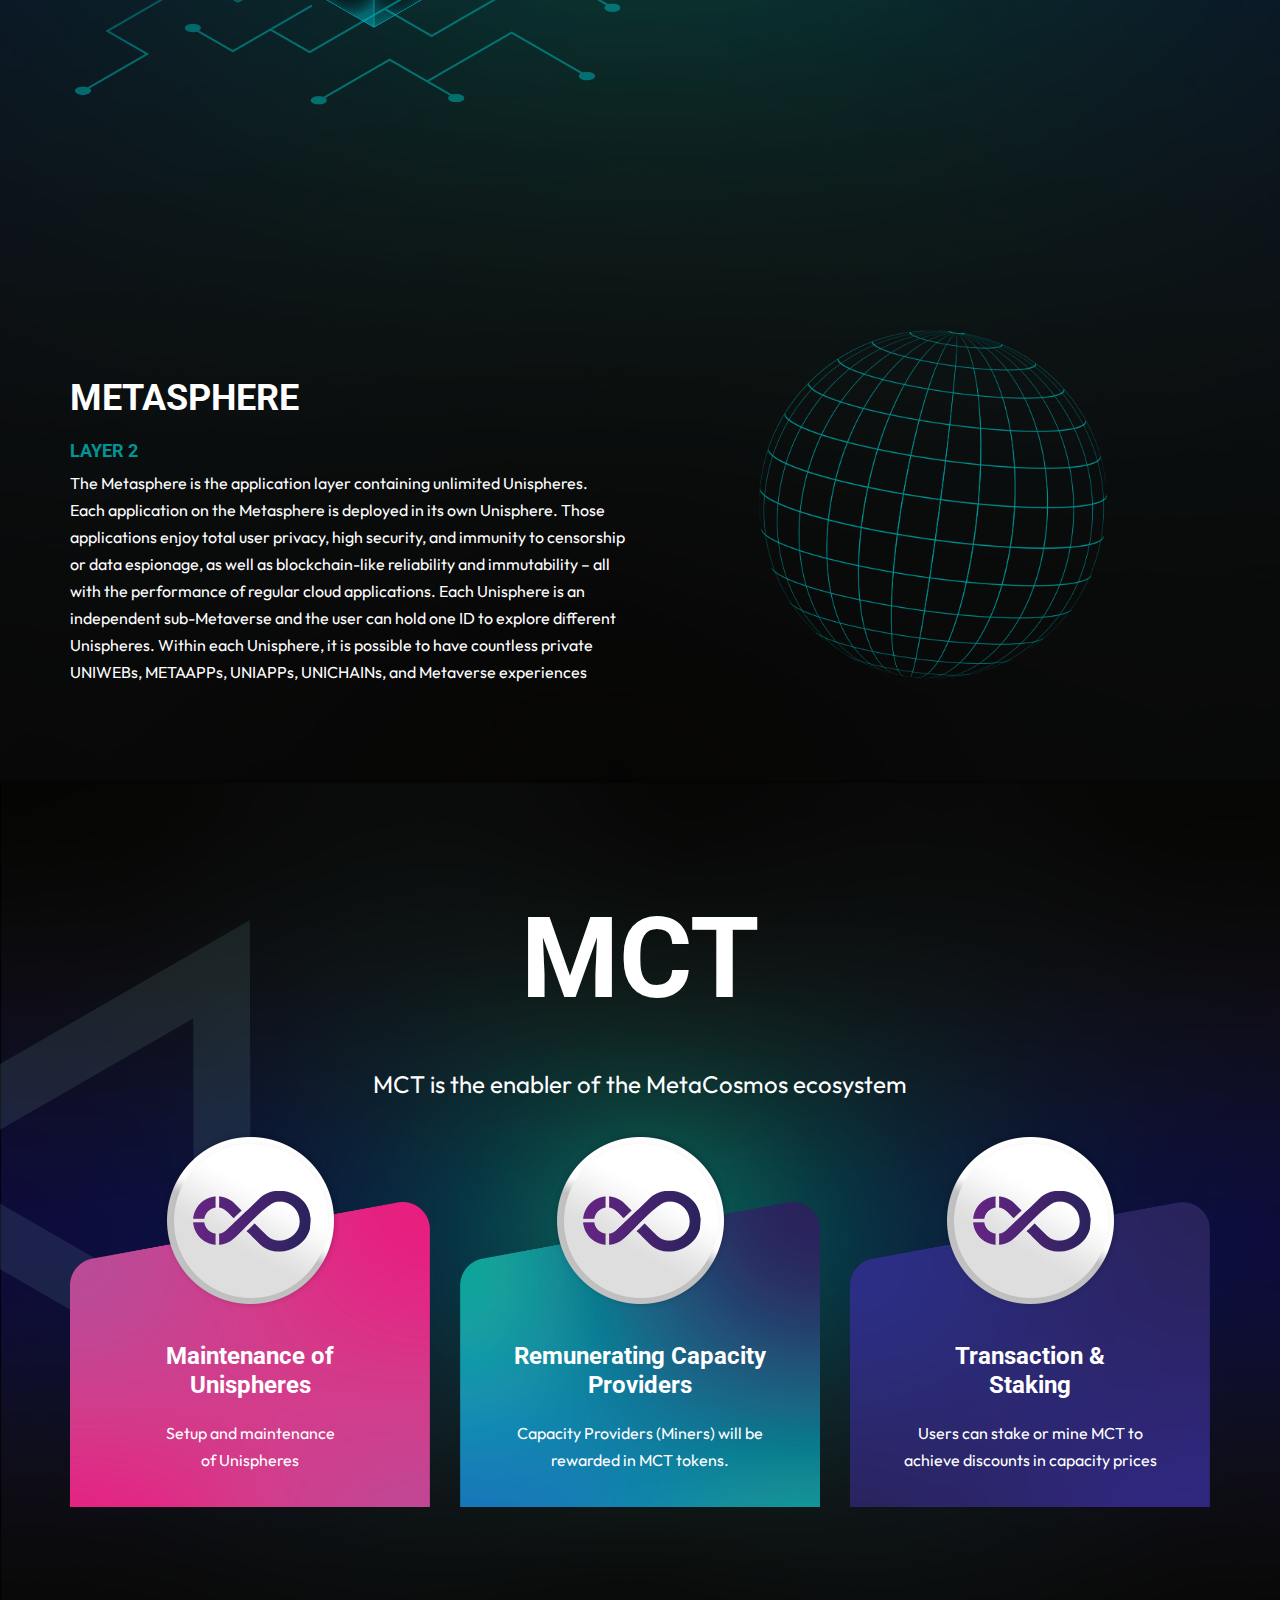
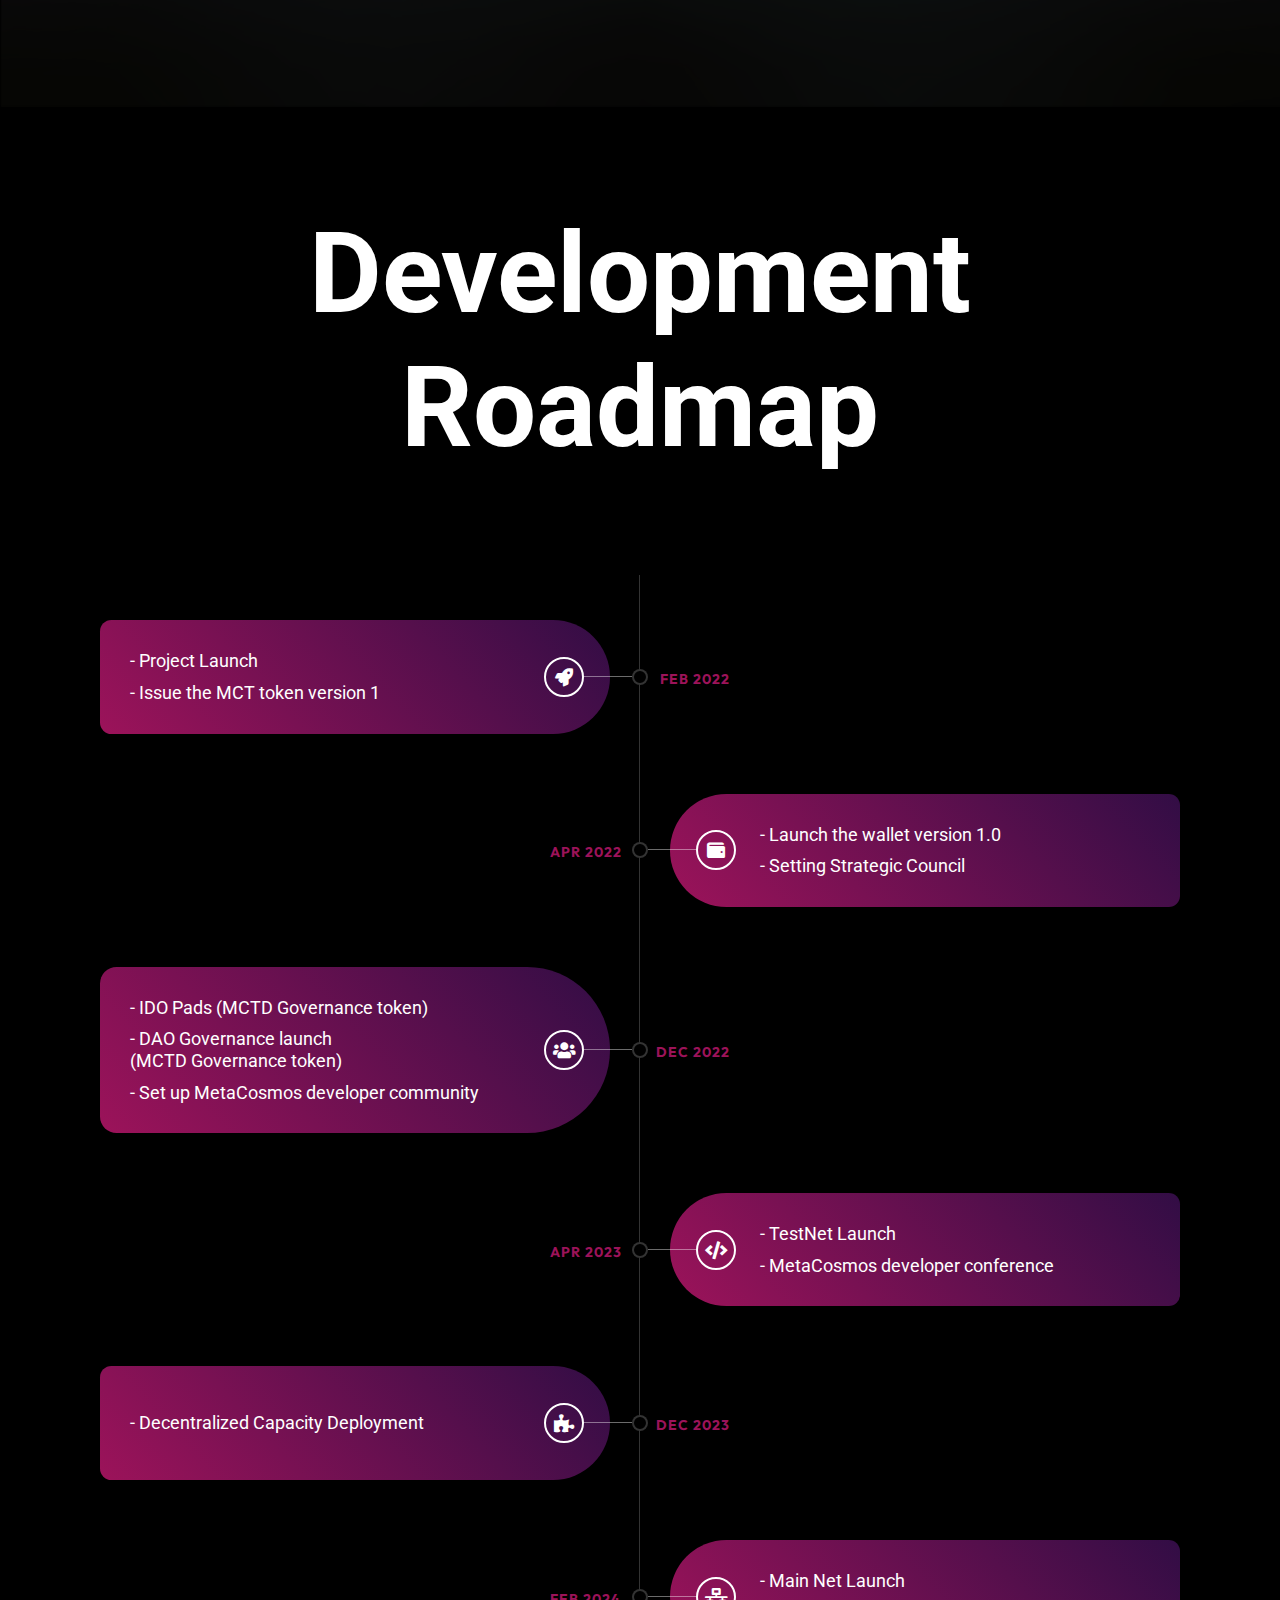
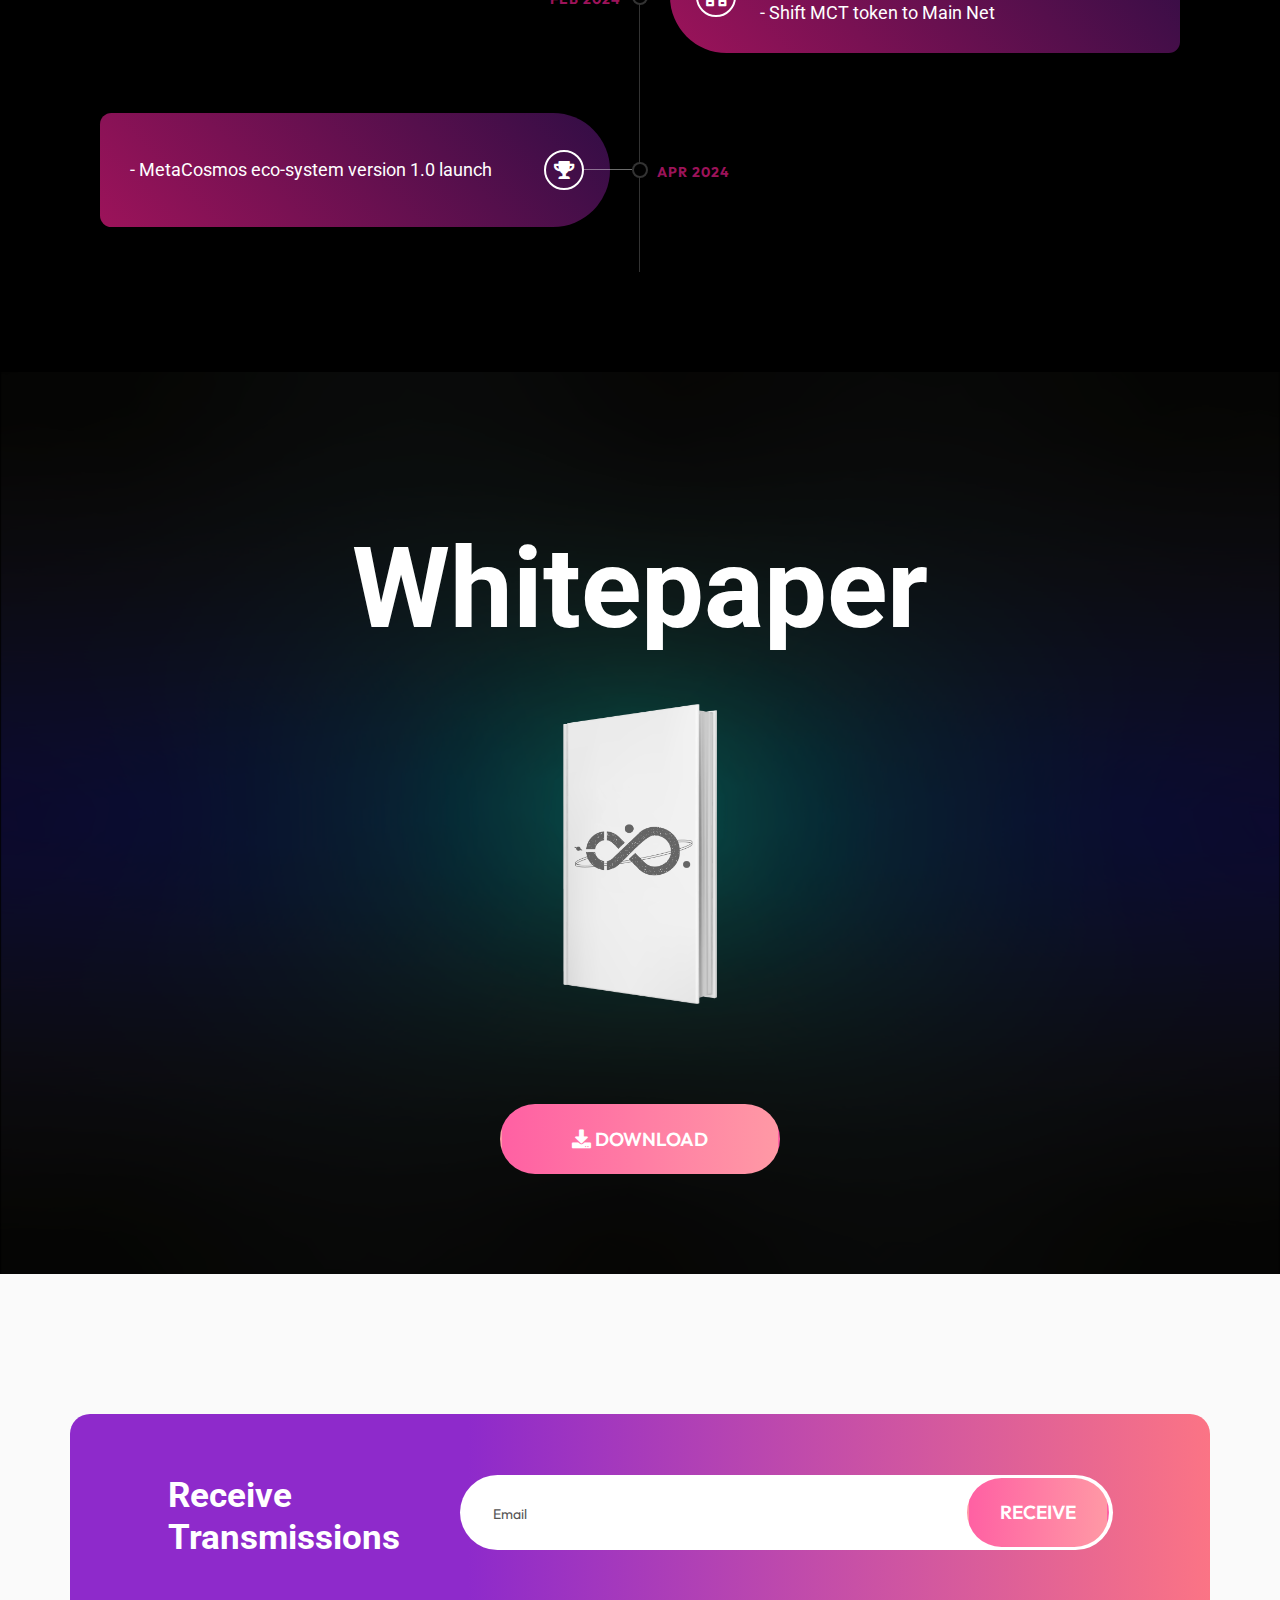
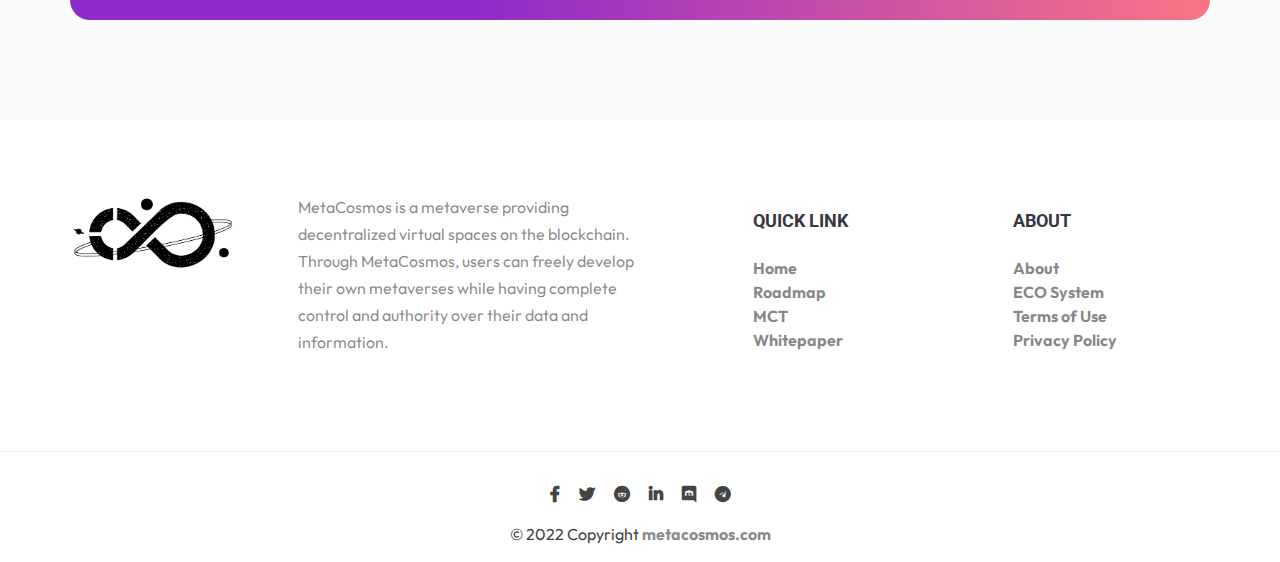
==== commit acaa3cc6: "bgchange" ====
--- a/index.html
+++ b/index.html
@@ -72,7 +72,7 @@
 
 
         <!-- slider-area end -->
-        <section id="about" class="pb-100 slider-area slider-height-3 position-relative"  style="background-size: cover;background-repeat: no-repeat">
+        <section id="about" class="pb-100 slider-area slider-height-3 position-relative"  data-background="img/slider/galaxy2.png" style="background-size: cover;background-repeat: no-repeat">
             <div class="container">
                 <div class="row">
                     <div class="col-xl-10 offset-xl-1 col-lg-12 col-md-12">
@@ -80,7 +80,7 @@
                             <h2 class="text-white text-center mb-5 pt-100">Decentralized virtual space</h2>
                         </div>
                         <div class="counter-titles-area text-center mb-50">
-                            <h3 >MetaCosmos is a metaverse providing decentralized virtual spaces on the blockchain. Through MetaCosmos, users can freely develop their own metaverses while having complete control and authority over their data and information. Users can deploy virtual assets and applications such as games, entertainment, create, innovate and sell on private platforms with complete data security, sovereignty and authority. </h3>
+                            <h4 class="text-white font-weight-light">MetaCosmos is a metaverse providing decentralized virtual spaces on the blockchain. Through MetaCosmos, users can freely develop their own metaverses while having complete control and authority over their data and information. Users can deploy virtual assets and applications such as games, entertainment, create, innovate and sell on private platforms with complete data security, sovereignty and authority. </h4>
                         </div>
                     </div>
                 </div>
@@ -103,44 +103,49 @@
                     </div>
                 </div>
                 <div class="row">
-                    <div class="col-xl-7 col-lg-6">
-                        <div class="how-work-img">
-                            <img src="img/eco/1.png" alt="" class="w-100">
-                        </div>
-                    </div>
-                    <div class="col-xl-5 col-lg-6">
+
+                    <div class="col-xl-6 col-lg-6">
                         <div class="how-work-text pt-150 mb-30">
                             <h3 class="text-white">METAGRID</h3>
                             <h5 class="g-co">LAYER 0</h5>
                             <p class="text-white">The Metagrid is a distributed peer-to-peer network of computers that deliver capacity (computing, storage, and network). This network allows for trustless deployments, as the peers providing capacity have no way to read, access, or modify any third-party data they are hosting. The network is self-healing and automatically reconstructs missing or unavailable data (due to power outages or hardware malfunction) in new locations.</p>
                         </div>
                     </div>
-                </div>
-                <div class="row">
-                    <div class="col-xl-5 col-lg-6">
+                    <div class="col-xl-6 col-lg-6">
+                        <div class="how-work-img">
+                            <img src="img/eco/1.png" alt="" class="w-100">
+                        </div>
+                    </div>
+                </div>
+                <div class="row">
+
+
+                    <div class="col-xl-6 col-lg-6 order-lg-1">
                         <div class="how-work-text pt-150 padding-how mb-30">
                             <h3 class="text-white">METACHAIN</h3>
                             <h5 class="g-co">LAYER 1</h5>
                             <p class="text-white">The Metachain is a blockchain solution running on the Metagrid decentralized capacity. It hosts MetaCosmos's smart contract and validates transactions in the main platform.</p>
                         </div>
                     </div>
-                    <div class="col-xl-7 col-lg-6">
+                    <div class="col-xl-6 col-lg-6 order-lg-0">
                         <div class="how-work-img">
                             <img src="img/eco/2.png" class="w-100" alt="">
                         </div>
                     </div>
-                </div>
-                <div class="row">
-                    <div class="col-xl-7 col-lg-6">
-                        <div class="how-work-img">
-                            <img src="img/eco/3.png" class="w-100" alt="">
-                        </div>
-                    </div>
-                    <div class="col-xl-5 col-lg-6">
+
+                </div>
+                <div class="row">
+
+                    <div class="col-xl-6 col-lg-6">
                         <div class="how-work-text pt-150 mb-30">
                             <h3 class="text-white">METASPHERE</h3>
                             <h5 class="g-co">LAYER 2</h5>
                             <p class="text-white"> The Metasphere is the application layer containing unlimited Unispheres. Each application on the Metasphere is deployed in its own Unisphere. Those applications enjoy total user privacy, high security, and immunity to censorship or data espionage, as well as blockchain-like reliability and immutability – all with the performance of regular cloud applications. Each Unisphere is an independent sub-Metaverse and the user can hold one ID to explore different Unispheres. Within each Unisphere, it is possible to have countless private UNIWEBs, METAAPPs, UNIAPPs, UNICHAINs, and Metaverse experiences</p>
+                        </div>
+                    </div>
+                    <div class="col-xl-6 col-lg-6">
+                        <div class="how-work-img">
+                            <img src="img/eco/3.png" class="w-100" alt="">
                         </div>
                     </div>
                 </div>
--- a/css/responsive.css
+++ b/css/responsive.css
@@ -322,6 +322,7 @@
 	.slider-content-space {
 		padding-top: 200px;
 	}
+
 .work-area-5{
 	padding-top: 100px;
 }
@@ -484,8 +485,21 @@
 
 /* small mobile (XS) :320px. */
 @media (max-width: 767px) {
+	.page-footer img{
+		width: 200px !important;
+		margin-bottom: 50px;
+	}
+	.pb-100{
+		padding-bottom: 20px;
+	}
+	.pt-150{
+		padding-top: 20px;
+	}
+	.pt-100{
+		padding-top: 60px;
+	}
 .logo img{
-	height: 60px !important;
+	height: 44px !important;
 }
 .slider-content-space {
 	padding-top: 170px;
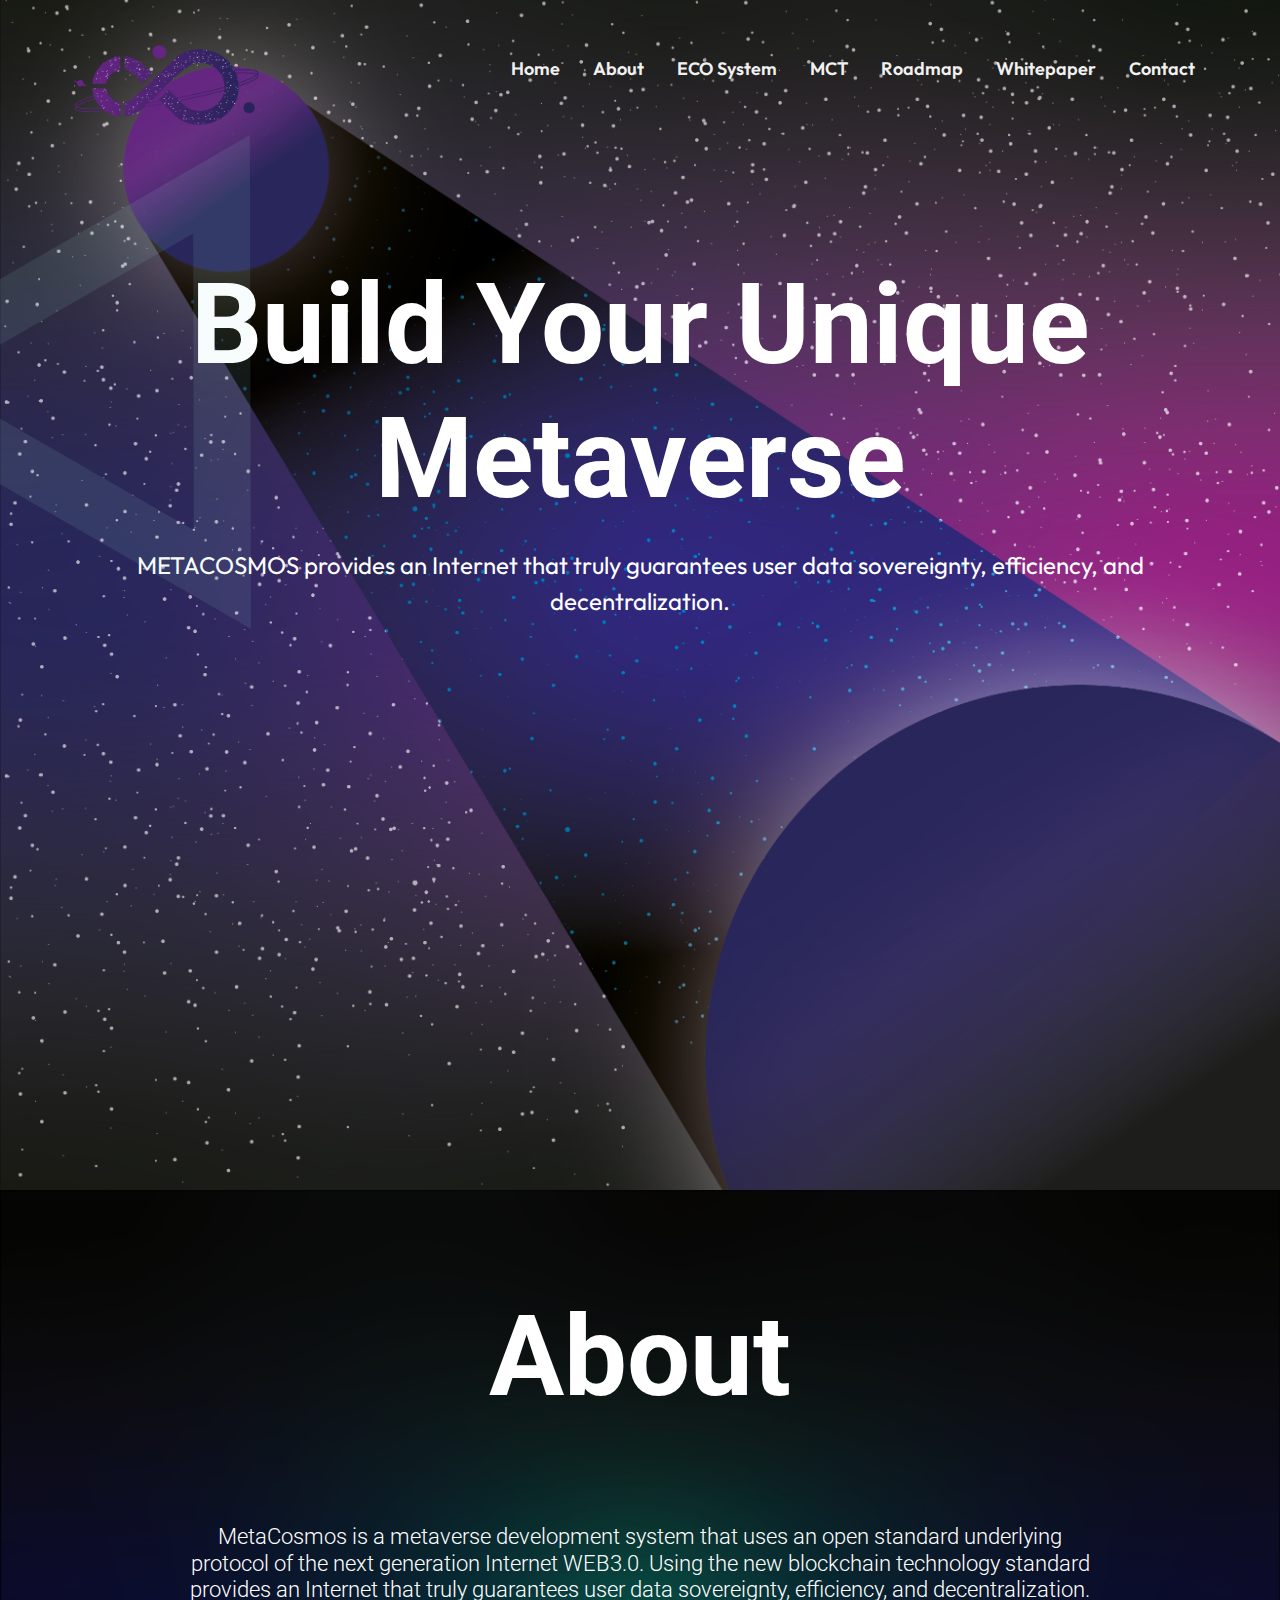
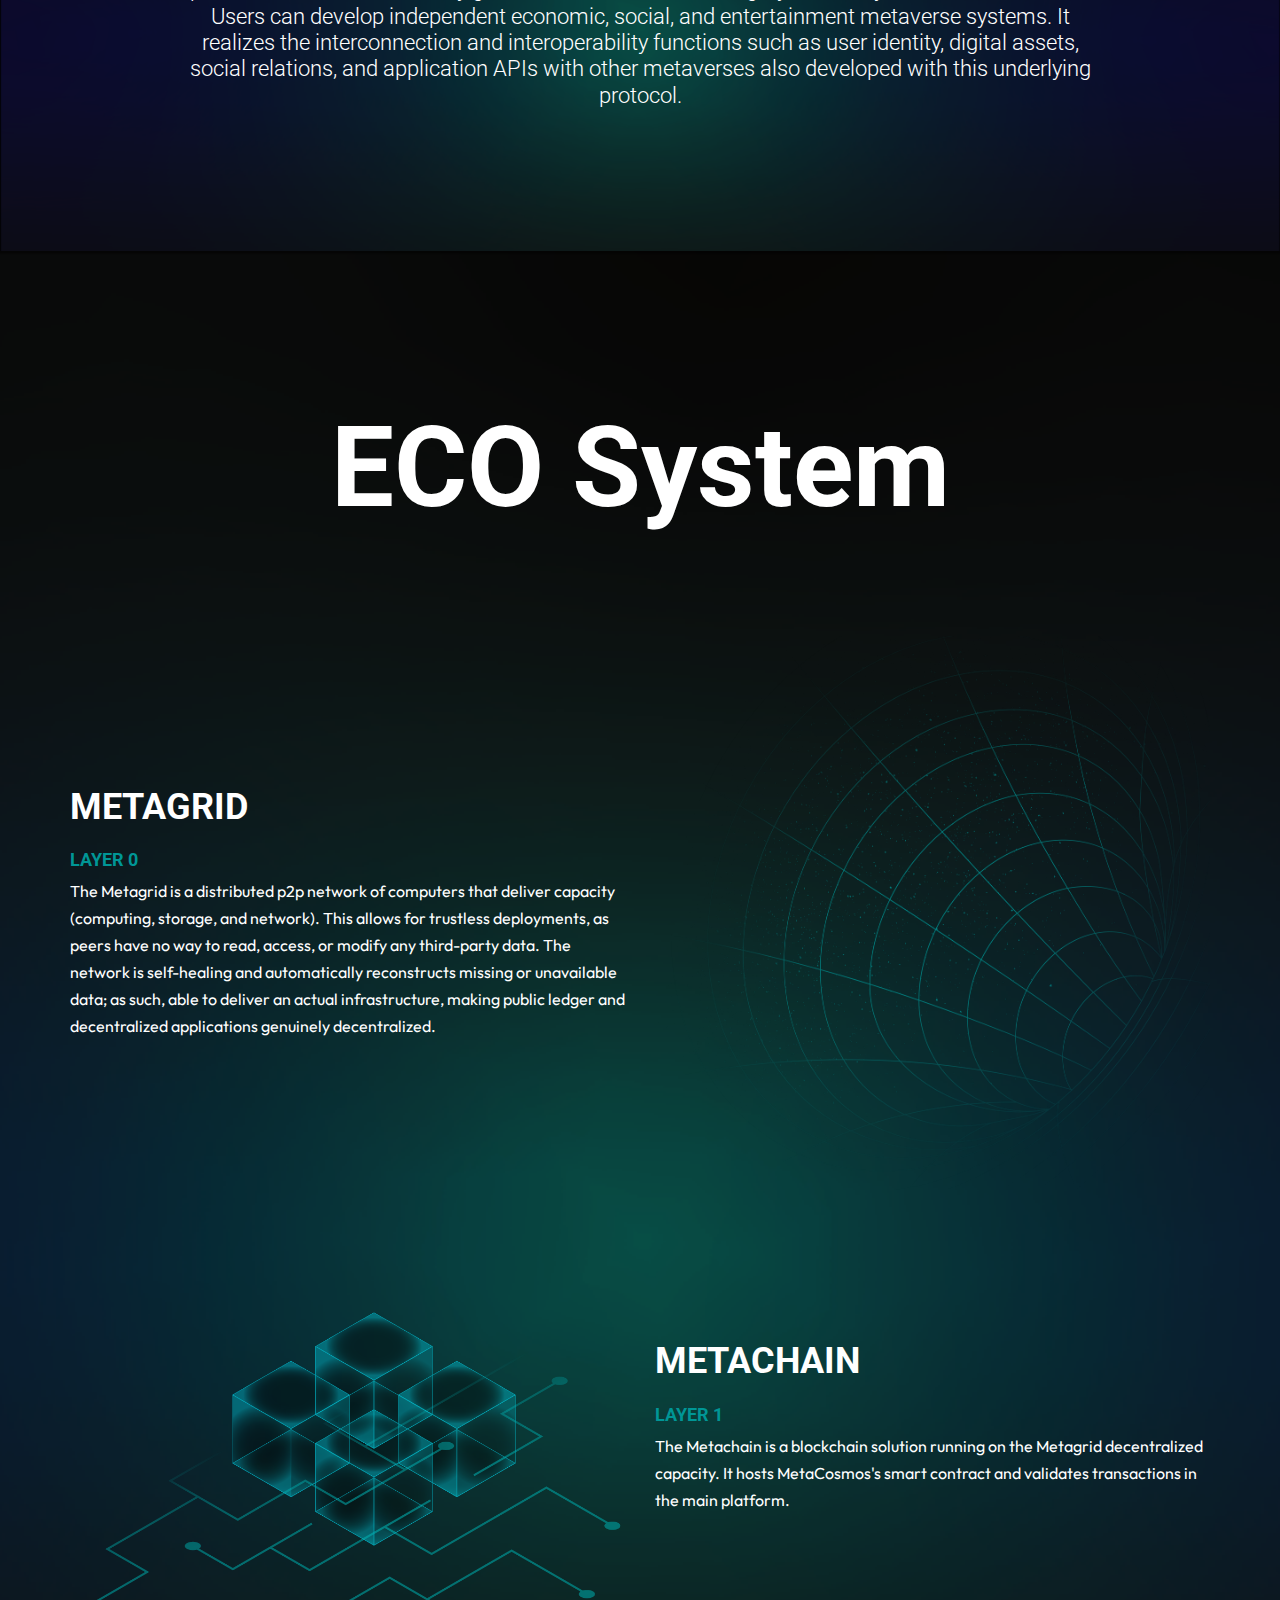
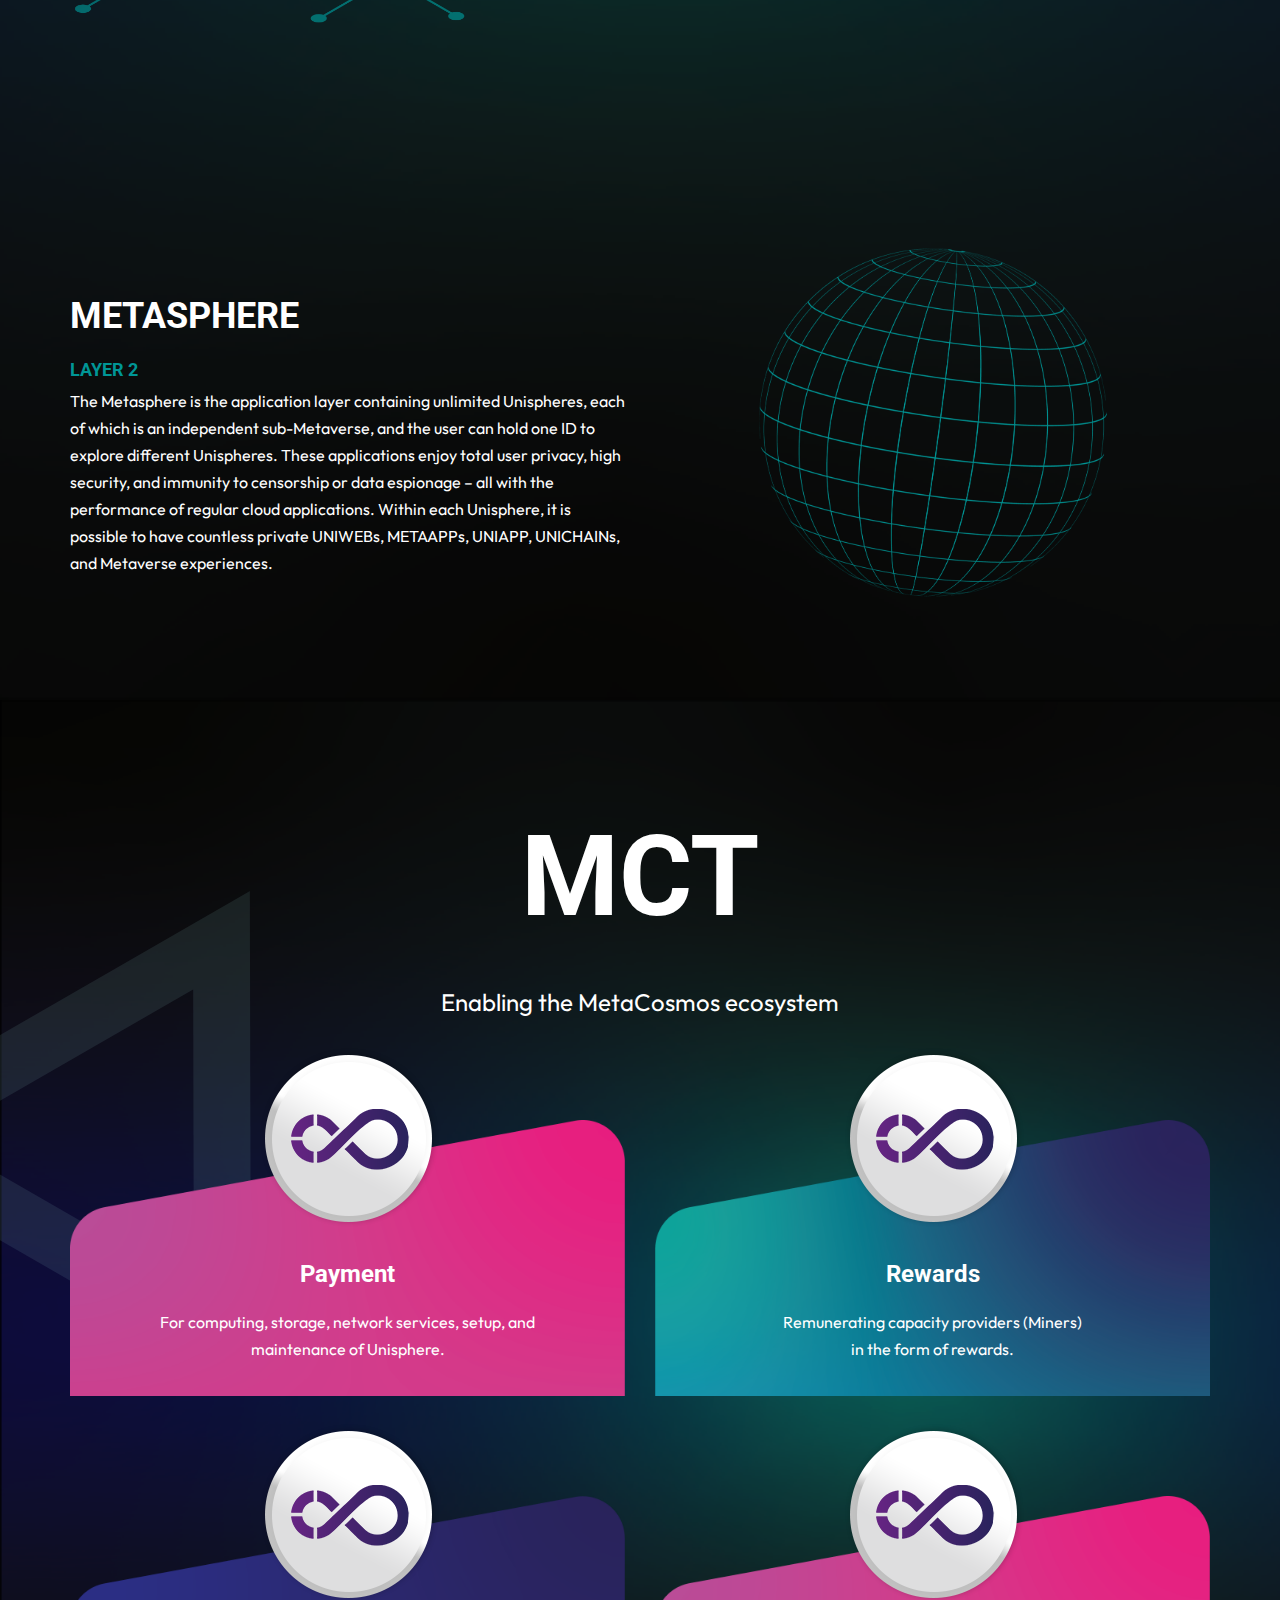
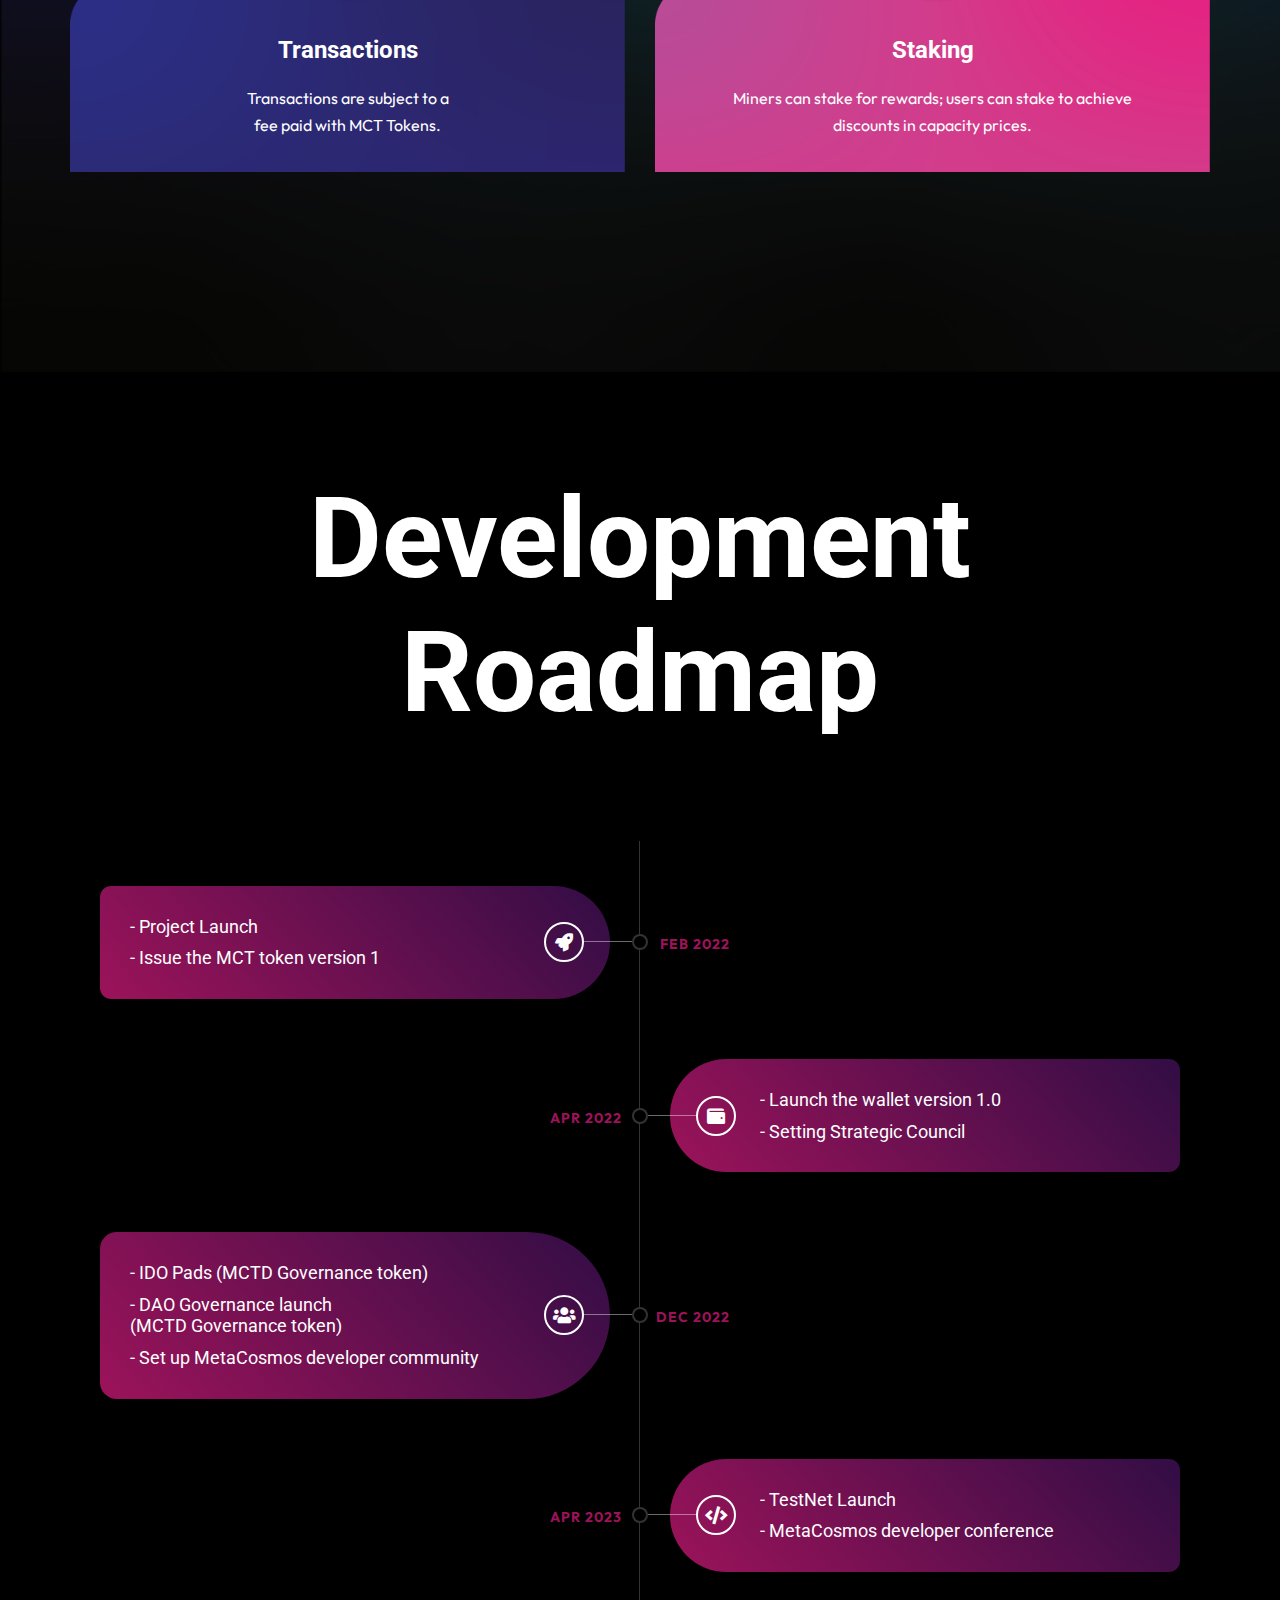
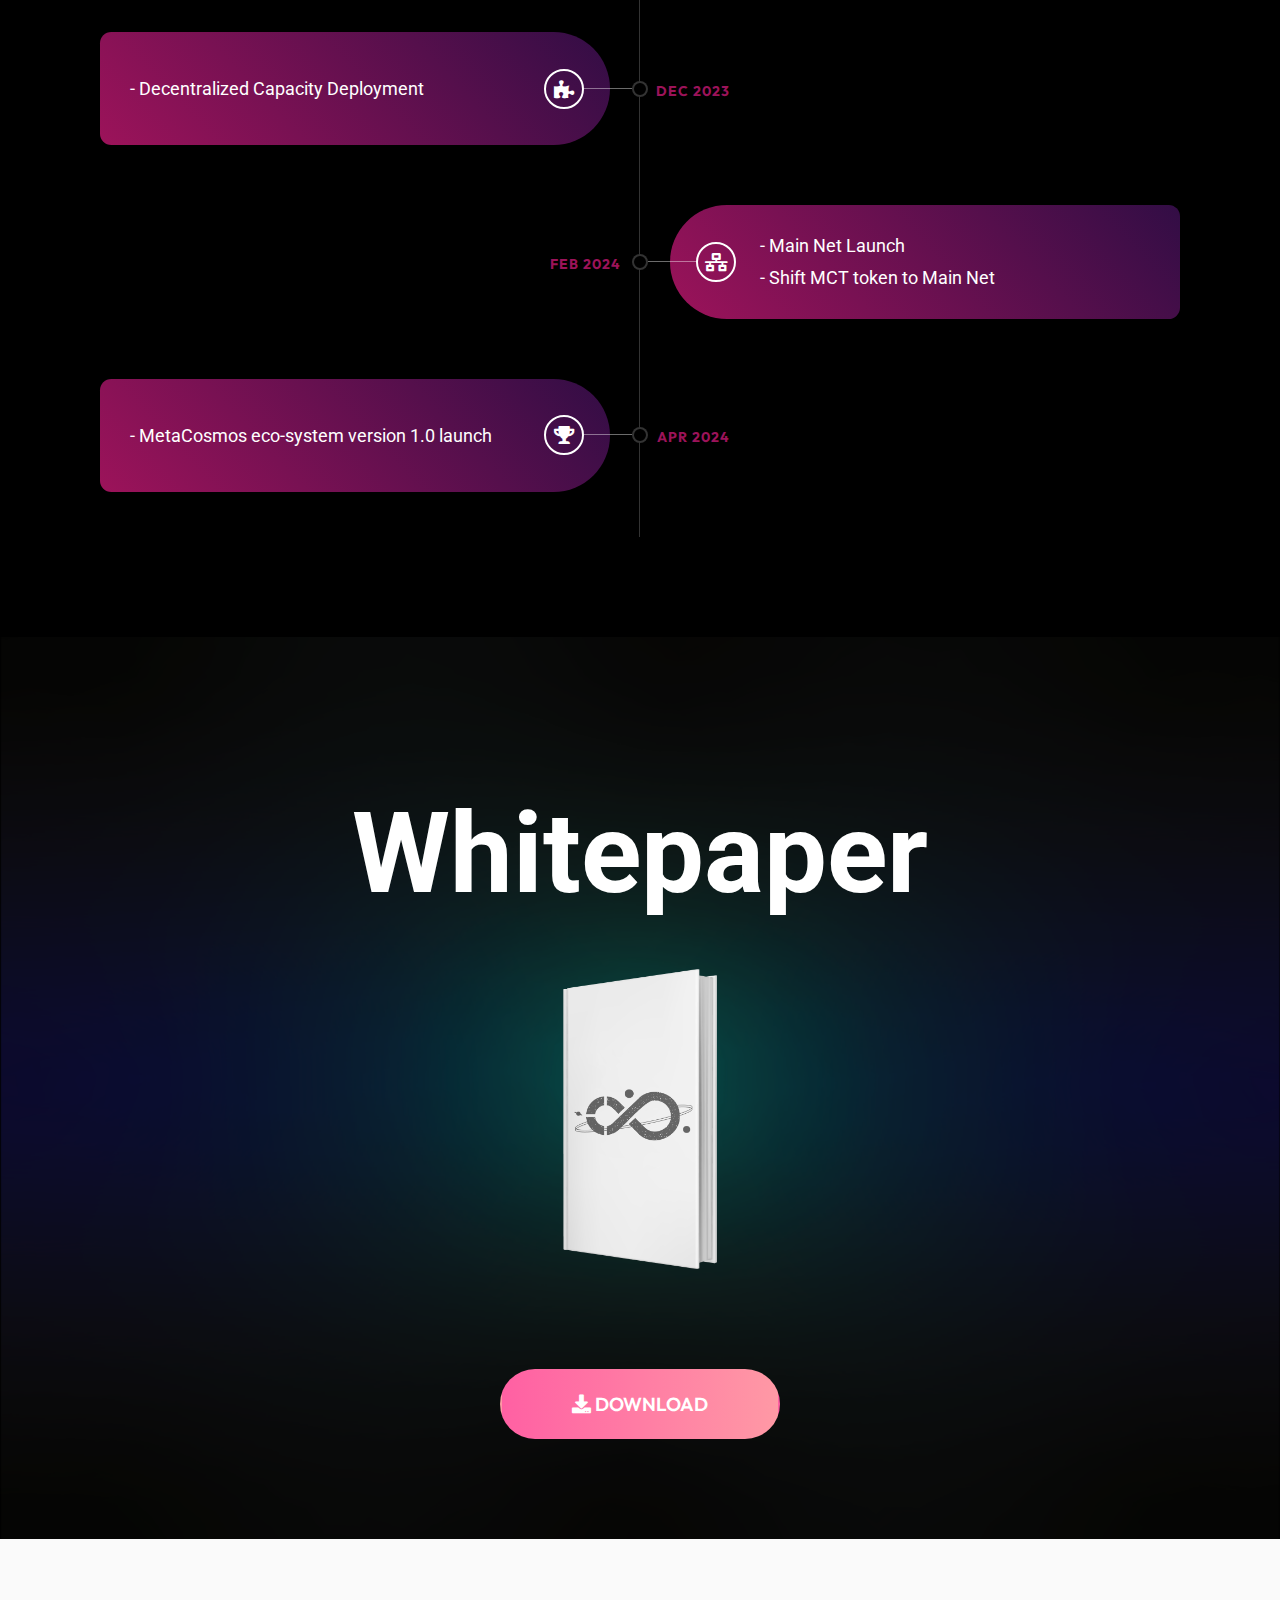
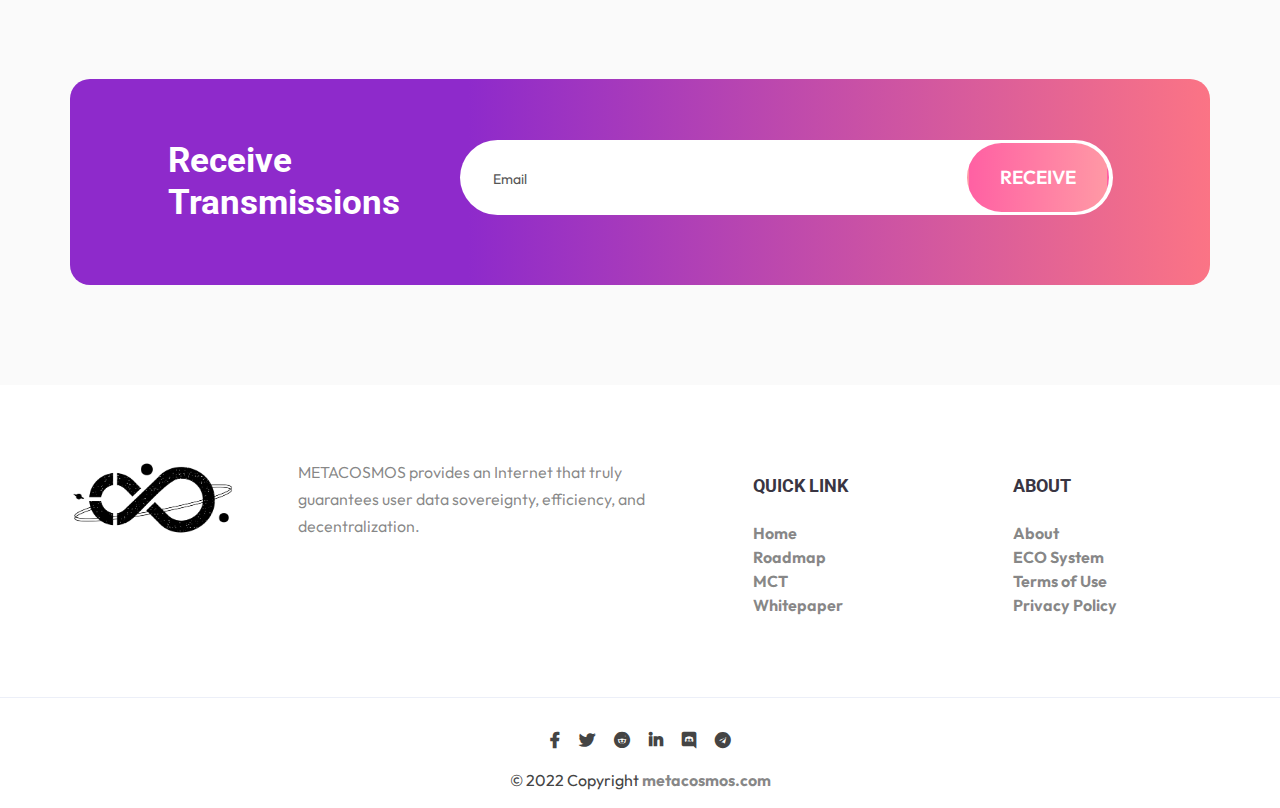
==== commit 1ea9ee56: "text-changes" ====
--- a/index.html
+++ b/index.html
@@ -62,8 +62,9 @@
                 <div class="row">
                     <div class="col-xl-12 col-lg-12">
                         <div class="slider-text slider-content-space slider-content-space-3 text-center">
-                            <h2>Sovereignty in the Metaverse</h2>
-                            <p>METACOSMOS is completely new and complete underlying protocol which provide an Internet that truly guarantees user data sovereignty, efficiency and decentralization</p>
+                            <h2>Build Your Unique Metaverse</h2>
+                            <p>METACOSMOS provides an Internet that truly guarantees user data
+                                sovereignty, efficiency, and decentralization.</p>
                         </div>
                     </div>
                 </div>
@@ -77,10 +78,17 @@
                 <div class="row">
                     <div class="col-xl-10 offset-xl-1 col-lg-12 col-md-12">
                         <div class="slider-text mb-100">
-                            <h2 class="text-white text-center mb-5 pt-100">Decentralized virtual space</h2>
+                            <h2 class="text-white text-center mb-5 pt-100">About</h2>
                         </div>
                         <div class="counter-titles-area text-center mb-50">
-                            <h4 class="text-white font-weight-light">MetaCosmos is a metaverse providing decentralized virtual spaces on the blockchain. Through MetaCosmos, users can freely develop their own metaverses while having complete control and authority over their data and information. Users can deploy virtual assets and applications such as games, entertainment, create, innovate and sell on private platforms with complete data security, sovereignty and authority. </h4>
+                            <h4 class="text-white font-weight-light">MetaCosmos is a metaverse development system that uses an open standard
+                                underlying protocol of the next generation Internet WEB3.0. Using the new
+                                blockchain technology standard provides an Internet that truly guarantees user
+                                data sovereignty, efficiency, and decentralization. Users can develop
+                                independent economic, social, and entertainment metaverse systems. It realizes
+                                the interconnection and interoperability functions such as user identity, digital
+                                assets, social relations, and application APIs with other metaverses also
+                                developed with this underlying protocol. </h4>
                         </div>
                     </div>
                 </div>
@@ -108,7 +116,12 @@
                         <div class="how-work-text pt-150 mb-30">
                             <h3 class="text-white">METAGRID</h3>
                             <h5 class="g-co">LAYER 0</h5>
-                            <p class="text-white">The Metagrid is a distributed peer-to-peer network of computers that deliver capacity (computing, storage, and network). This network allows for trustless deployments, as the peers providing capacity have no way to read, access, or modify any third-party data they are hosting. The network is self-healing and automatically reconstructs missing or unavailable data (due to power outages or hardware malfunction) in new locations.</p>
+                            <p class="text-white">The Metagrid is a distributed p2p network of computers that deliver capacity
+                                (computing, storage, and network). This allows for trustless deployments, as
+                                peers have no way to read, access, or modify any third-party data. The network
+                                is self-healing and automatically reconstructs missing or unavailable data; as
+                                such, able to deliver an actual infrastructure, making public ledger and
+                                decentralized applications genuinely decentralized.</p>
                         </div>
                     </div>
                     <div class="col-xl-6 col-lg-6">
@@ -124,7 +137,9 @@
                         <div class="how-work-text pt-150 padding-how mb-30">
                             <h3 class="text-white">METACHAIN</h3>
                             <h5 class="g-co">LAYER 1</h5>
-                            <p class="text-white">The Metachain is a blockchain solution running on the Metagrid decentralized capacity. It hosts MetaCosmos's smart contract and validates transactions in the main platform.</p>
+                            <p class="text-white">The Metachain is a blockchain solution running on the Metagrid decentralized
+                                capacity. It hosts MetaCosmos's smart contract and validates transactions in the
+                                main platform.</p>
                         </div>
                     </div>
                     <div class="col-xl-6 col-lg-6 order-lg-0">
@@ -140,7 +155,14 @@
                         <div class="how-work-text pt-150 mb-30">
                             <h3 class="text-white">METASPHERE</h3>
                             <h5 class="g-co">LAYER 2</h5>
-                            <p class="text-white"> The Metasphere is the application layer containing unlimited Unispheres. Each application on the Metasphere is deployed in its own Unisphere. Those applications enjoy total user privacy, high security, and immunity to censorship or data espionage, as well as blockchain-like reliability and immutability – all with the performance of regular cloud applications. Each Unisphere is an independent sub-Metaverse and the user can hold one ID to explore different Unispheres. Within each Unisphere, it is possible to have countless private UNIWEBs, METAAPPs, UNIAPPs, UNICHAINs, and Metaverse experiences</p>
+                            <p class="text-white"> The Metasphere is the application layer containing unlimited Unispheres, each
+                                of which is an independent sub-Metaverse, and the user can hold one ID to
+                                explore different Unispheres. These applications enjoy total user privacy, high
+                                security, and immunity to censorship or data espionage – all with the
+                                performance of regular cloud applications. Within each Unisphere, it is possible
+                                to have countless private UNIWEBs, METAAPPs, UNIAPP, UNICHAINs, and
+                                Metaverse experiences.
+                            </p>
                         </div>
                     </div>
                     <div class="col-xl-6 col-lg-6">
@@ -164,43 +186,57 @@
                         <div class="slider-text mb-100">
                             <h2 class="text-center">MCT</h2>
                          <!--   <h3 class="text-center text-white"> <span class="counter" style="font-size: 55px">5,000,000 </span> <br> MCT / MONTH</h3>-->
-                            <p class="text-center mt-40">MCT is the enabler of the MetaCosmos ecosystem</p>
-                        </div>
-                    </div>
-                </div>
-                <div class="row">
-                    <div class="col-xl-4 col-lg-4 col-md-6">
+                            <p class="text-center mt-40">Enabling the MetaCosmos ecosystem</p>
+                        </div>
+                    </div>
+                </div>
+                <div class="row">
+                    <div class="col-xl-6 col-lg-6 col-md-6">
                         <div class="single-features single-features2 text-center mb-100">
                             <div class="features-icon feature-icon-2">
                                 <img src="img/icon/f-icons.png" alt="">
                             </div>
                             <div class="feature-text feature-2">
-                                <h3>Maintenance of Unispheres </h3>
-                                <p>Setup and maintenance <br> of Unispheres
+                                <h3>Payment </h3>
+                                <p>For computing, storage, network services, setup, and maintenance of
+                                    Unisphere.
                                 </p>
                             </div>
                         </div>
                     </div>
-                    <div class="col-xl-4 col-lg-4 col-md-6">
+                    <div class="col-xl-6 col-lg-6 col-md-6">
                         <div class="single-features single-features2 single-features-bg text-center mb-30">
                             <div class="features-icon feature-icon-2">
                                 <img src="img/icon/f-icons.png" alt="">
                             </div>
                             <div class="feature-text feature-2">
-                                <h3>Remunerating Capacity Providers</h3>
-                                <p>Capacity Providers (Miners) will be rewarded in MCT tokens.
+                                <h3>Rewards</h3>
+                                <p>Remunerating capacity providers (Miners) <br> in the form of rewards.
                                 </p>
                             </div>
                         </div>
                     </div>
-                    <div class="col-xl-4 col-lg-4 col-md-6">
+                    <div class="col-xl-6 col-lg-6 col-md-6">
                         <div class="single-features single-features2 single-feature-bg text-center mb-30">
                             <div class="features-icon feature-icon-2">
                                 <img src="img/icon/f-icons.png" alt="">
                             </div>
                             <div class="feature-text feature-2">
-                                <h3>Transaction & <br> Staking</h3>
-                                <p>Users can stake or mine MCT to achieve discounts in capacity prices
+                                <h3>Transactions</h3>
+                                <p>Transactions are subject to a <br> fee paid with MCT Tokens.
+                                </p>
+                            </div>
+                        </div>
+                    </div>
+                    <div class="col-xl-6 col-lg-6 col-md-6">
+                        <div class="single-features single-features2 text-center mb-100">
+                            <div class="features-icon feature-icon-2">
+                                <img src="img/icon/f-icons.png" alt="">
+                            </div>
+                            <div class="feature-text feature-2">
+                                <h3>Staking </h3>
+                                <p>Miners can stake for rewards; users can stake to achieve discounts in
+                                    capacity prices.
                                 </p>
                             </div>
                         </div>
@@ -343,7 +379,7 @@
                     <a href="index.html"> <img src="img/logo/logo-dark.png" alt="" class="w-100"> </a>
                 </div>
                 <div class="col-md-4 mx-auto">
-                    <p>MetaCosmos is a metaverse providing decentralized virtual spaces on the blockchain. Through MetaCosmos, users can freely develop their own metaverses while having complete control and authority over their data and information.</p>
+                    <p>METACOSMOS provides an Internet that truly guarantees user data sovereignty, efficiency, and decentralization.</p>
                 </div>
                 <div class="col-md-2 mx-auto">
 
